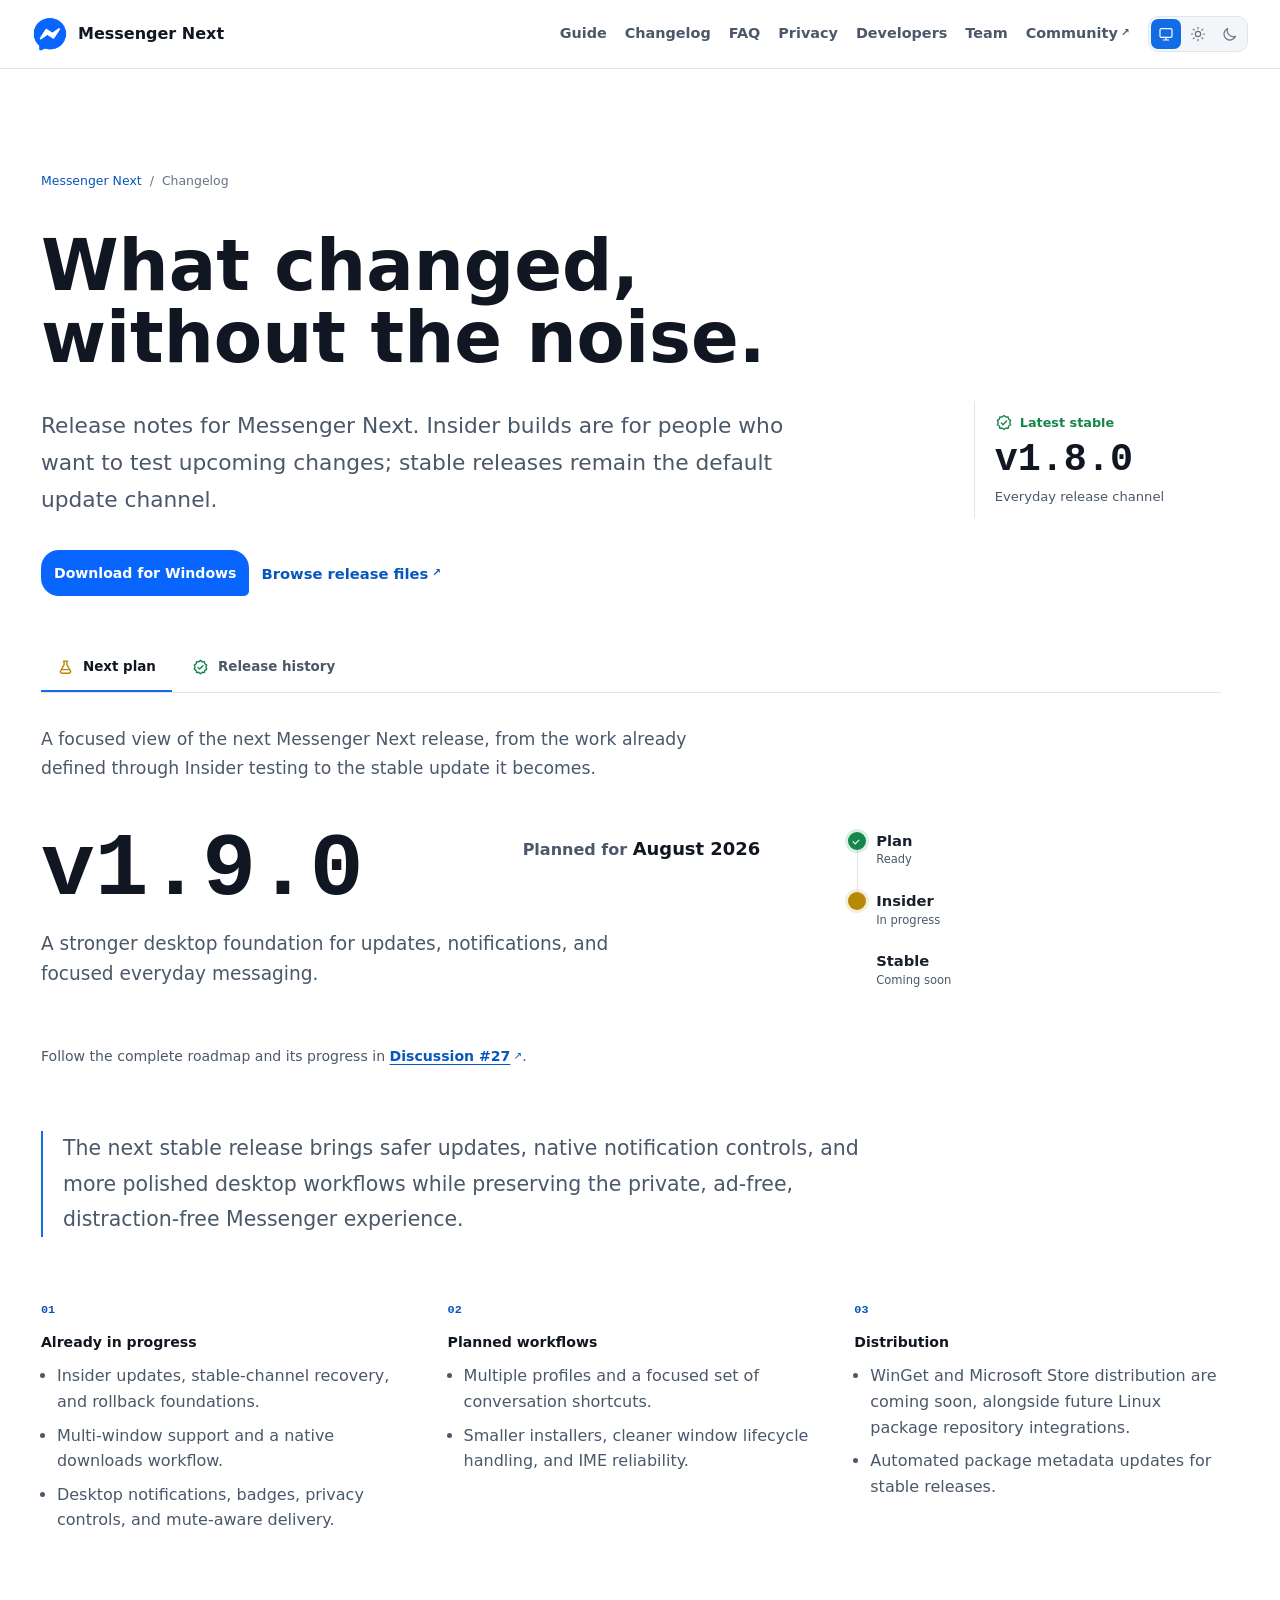
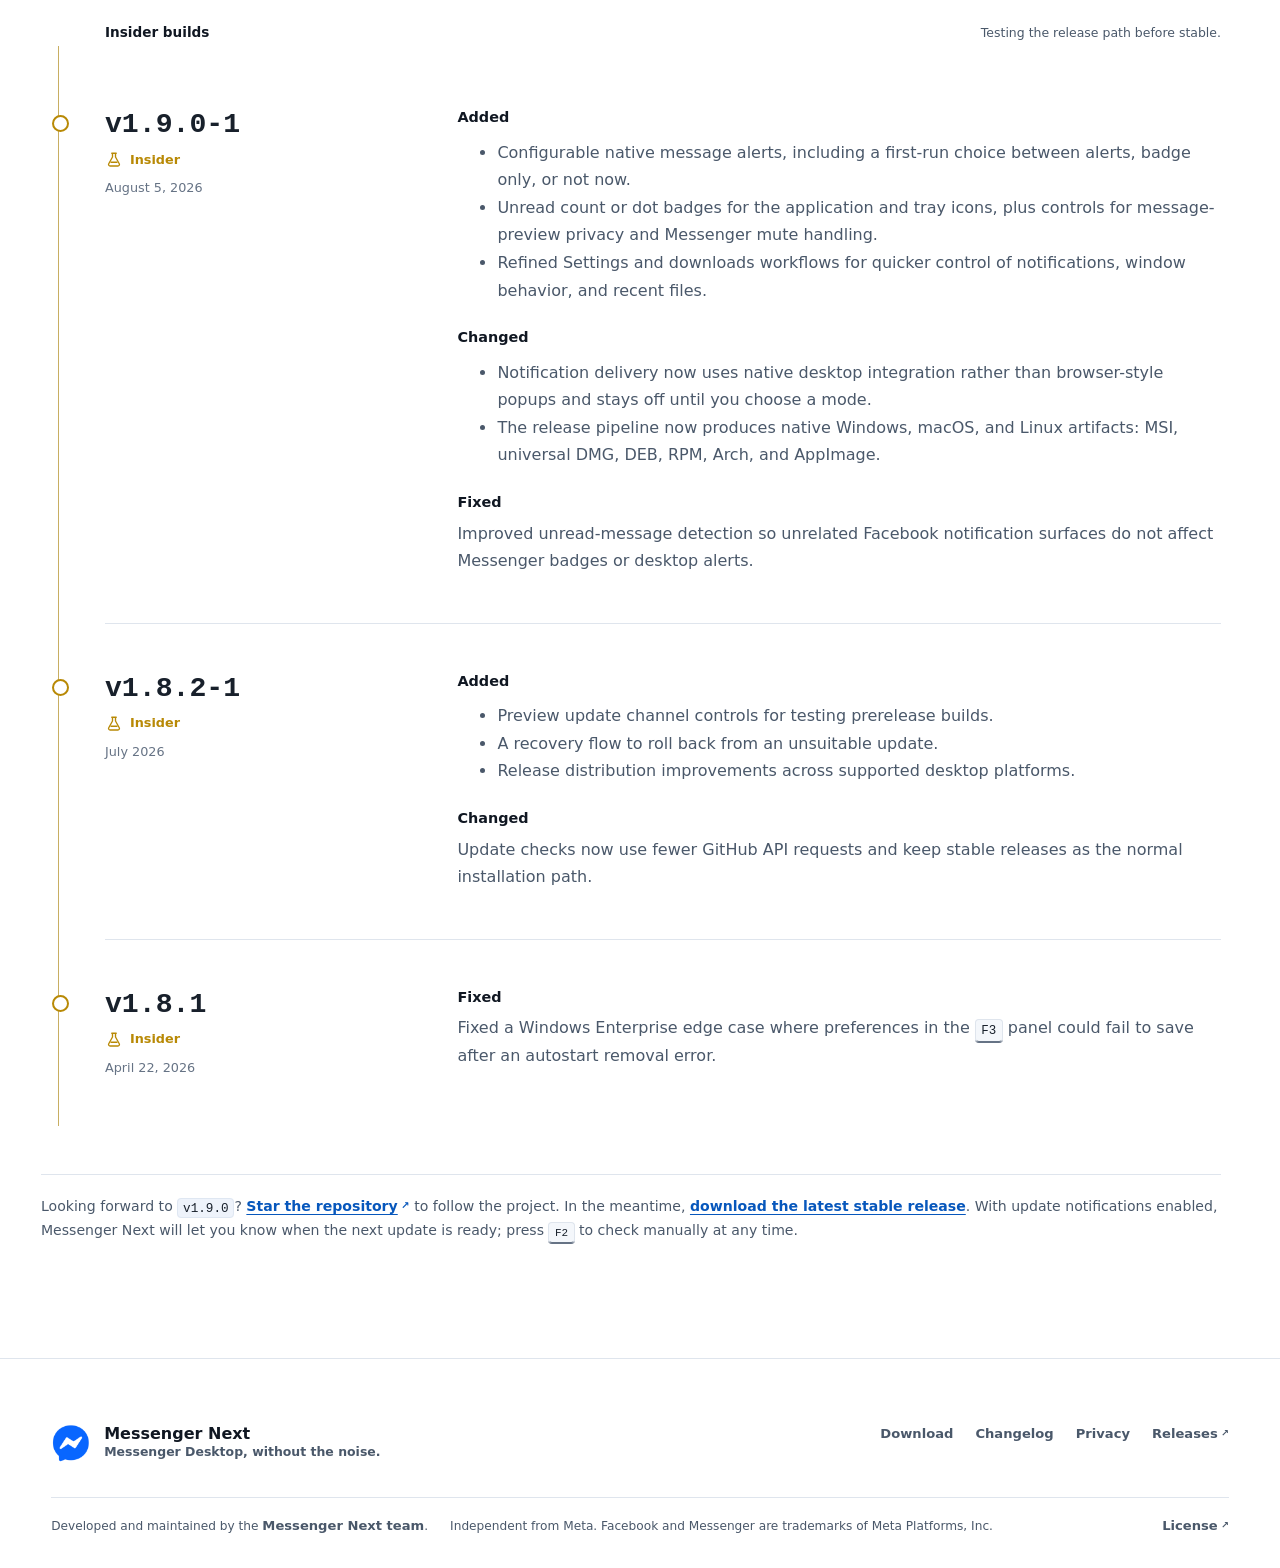
==== docs/changelog/index.html @ 10235420 "chore: sync Messenger public files for v1.9.0-1" ====
<!doctype html>
<html class="system" lang="en">
  <head>
    <meta charset="UTF-8" />
    <meta name="viewport" content="width=device-width, initial-scale=1" />
    <meta
      name="description"
      content="Messenger Next release history, including preview builds, desktop notification controls, updates, and stability improvements."
    />
    <meta name="theme-color" content="#ffffff" />
    <link rel="canonical" href="https://messengernext.vercel.app/changelog" />
    <meta property="og:title" content="Messenger Next Changelog" />
    <meta
      property="og:description"
      content="A concise release history for Messenger Next."
    />
    <meta property="og:type" content="article" />
    <meta
      property="og:url"
      content="https://messengernext.vercel.app/changelog"
    />
    <title>Changelog | Messenger Next</title>
    <link rel="icon" href="../assets/messenger.png" type="image/png" />
    <link rel="stylesheet" href="../tokens.css" />
    <link rel="stylesheet" href="../styles.css" />
    <link rel="stylesheet" href="../seo-pages.css" />
    <script src="../app.js" defer></script>
  </head>
  <body class="seo-page-body changelog-page">
    <a class="skip-link" href="#content">Skip to content</a>
    <header class="site-header">
      <div class="header-inner">
        <a class="brand" href="../" aria-label="Messenger Next home">
          <img src="../assets/messenger.png" alt="" width="36" height="36" />
          <span>Messenger Next</span>
        </a>
        <div class="header-actions">
          <nav class="header-nav" aria-label="Site navigation">
            <a href="/#guide">Guide</a>
            <a href="/changelog" aria-current="page">Changelog</a>
            <a href="/faq">FAQ</a>
            <a href="/privacy">Privacy</a>
            <a href="/developers">Developers</a>
            <a href="/team">Team</a>
            <a href="https://github.com/rozsazoltan/messenger/discussions"
              >Community</a
            >
          </nav>
          <div class="theme-switch" role="group" aria-label="Appearance">
            <button
              class="theme-option"
              type="button"
              data-theme="system"
              aria-label="Use system appearance"
              title="System appearance"
            >
              <svg aria-hidden="true" viewBox="0 0 24 24">
                <rect x="3" y="4" width="18" height="13" rx="2" />
                <path d="M8 21h8M12 17v4" />
              </svg>
            </button>
            <button
              class="theme-option"
              type="button"
              data-theme="light"
              aria-label="Use light appearance"
              title="Light appearance"
            >
              <svg aria-hidden="true" viewBox="0 0 24 24">
                <circle cx="12" cy="12" r="4" />
                <path
                  d="M12 2v2M12 20v2M4.9 4.9l1.4 1.4M17.7 17.7l1.4 1.4M2 12h2M20 12h2M4.9 19.1l1.4-1.4M17.7 6.3l1.4-1.4"
                />
              </svg>
            </button>
            <button
              class="theme-option"
              type="button"
              data-theme="dark"
              aria-label="Use dark appearance"
              title="Dark appearance"
            >
              <svg aria-hidden="true" viewBox="0 0 24 24">
                <path d="M20.3 15.4A9 9 0 0 1 8.6 3.7 9 9 0 1 0 20.3 15.4Z" />
              </svg>
            </button>
          </div>
          <button
            class="menu-button"
            type="button"
            aria-expanded="false"
            aria-controls="mobile-navigation"
            aria-label="Open navigation"
            title="Open navigation"
          >
            <svg aria-hidden="true" viewBox="0 0 24 24">
              <path class="menu-icon-open" d="M4 6h16M4 12h16M4 18h16" />
              <path class="menu-icon-close" d="M6 6l12 12M18 6 6 18" />
            </svg>
          </button>
        </div>
      </div>
    </header>
    <main class="seo-main" id="content">
      <article class="seo-article">
        <header class="seo-hero changelog-hero">
          <nav class="breadcrumbs" aria-label="Breadcrumb">
            <a href="../">Messenger Next</a><span>/</span><span>Changelog</span>
          </nav>
          <div class="changelog-hero-frame">
            <div>
              <h1>What changed, without the noise.</h1>
              <p class="lead">
                Release notes for Messenger Next. Insider builds are for people
                who want to test upcoming changes; stable releases remain the
                default update channel.
              </p>
            </div>
            <aside
              class="changelog-channel"
              aria-label="Current stable channel"
            >
              <span class="release-status release-status-stable">
                <svg aria-hidden="true" viewBox="0 0 24 24">
                  <path
                    d="m12 2 2.4 2 3.1-.2.7 3 2.6 1.7-1.2 2.9 1.2 2.9-2.6 1.7-.7 3-3.1-.2-2.4 2-2.4-2-3.1.2-.7-3-2.6-1.7 1.2-2.9-1.2-2.9 2.6-1.7.7-3 3.1.2Z"
                  />
                  <path d="m8.5 12 2.2 2.2 4.8-4.8" />
                </svg>
                <span>Latest stable</span>
              </span>
              <strong>v1.8.0</strong>
              <span>Everyday release channel</span>
            </aside>
          </div>
          <div class="seo-actions changelog-actions">
            <a
              class="button button-primary"
              href="https://github.com/rozsazoltan/messenger/releases/latest/download/messenger-next.msi"
              >Download for Windows</a
            >
            <a href="https://github.com/rozsazoltan/messenger/releases"
              >Browse release files</a
            >
          </div>
        </header>

        <section class="release-list" aria-label="Release notes">
          <div class="release-tabs" role="tablist" aria-label="Release notes">
            <button
              class="release-tab"
              type="button"
              role="tab"
              id="release-plan-tab"
              aria-controls="release-plan-panel"
              aria-selected="true"
              data-release-tab="plan"
            >
              <svg
                class="release-tab-icon release-tab-icon-insider"
                aria-hidden="true"
                viewBox="0 0 24 24"
              >
                <path
                  d="M9 3h6M10 3v5l-5 9a2 2 0 0 0 1.8 3h10.4a2 2 0 0 0 1.8-3l-5-9V3"
                />
                <path d="M8 15h8" />
              </svg>
              <span>Next plan</span>
            </button>
            <button
              class="release-tab"
              type="button"
              role="tab"
              id="release-history-tab"
              aria-controls="release-history-panel"
              aria-selected="false"
              tabindex="-1"
              data-release-tab="history"
            >
              <svg
                class="release-tab-icon release-tab-icon-stable"
                aria-hidden="true"
                viewBox="0 0 24 24"
              >
                <path
                  d="m12 2 2.4 2 3.1-.2.7 3 2.6 1.7-1.2 2.9 1.2 2.9-2.6 1.7-.7 3-3.1-.2-2.4 2-2.4-2-3.1.2-.7-3-2.6-1.7 1.2-2.9-1.2-2.9 2.6-1.7.7-3 3.1.2Z"
                />
                <path d="m8.5 12 2.2 2.2 4.8-4.8" />
              </svg>
              <span>Release history</span>
            </button>
          </div>

          <section
            class="release-panel"
            id="release-plan-panel"
            role="tabpanel"
            aria-labelledby="release-plan-tab"
            data-release-panel="plan"
          >
            <p class="release-panel-intro">
              A focused view of the next Messenger Next release, from the work
              already defined through Insider testing to the stable update it
              becomes.
            </p>
            <section class="release-cycle" aria-labelledby="v1-9-0-plan-title">
              <section class="release-plan" id="v1-9-0-plan">
                <header class="release-plan-overview">
                  <span class="release-plan-summary">
                    <span class="release-plan-title-row">
                      <strong id="v1-9-0-plan-title">v1.9.0</strong>
                      <span class="release-plan-date"
                        >Planned for
                        <time datetime="2026-08">August 2026</time></span
                      >
                    </span>
                    <span class="release-plan-intro"
                      >A stronger desktop foundation for updates, notifications,
                      and focused everyday messaging.</span
                    >
                  </span>
                  <span
                    class="release-route"
                    aria-label="v1.9.0 release path"
                    data-connected-steps="2"
                  >
                    <span class="release-route-step is-complete">
                      <strong>Plan</strong><small>Ready</small>
                    </span>
                    <span class="release-route-step is-current">
                      <strong>Insider</strong><small>In progress</small>
                    </span>
                    <span class="release-route-step is-pending">
                      <strong>Stable</strong><small>Coming soon</small>
                    </span>
                  </span>
                </header>
                <p class="release-plan-discussion">
                  Follow the complete roadmap and its progress in
                  <a
                    href="https://github.com/rozsazoltan/messenger/discussions/27"
                    ><strong>Discussion #27</strong></a
                  >.
                </p>
                <div class="release-plan-body">
                  <p>
                    The next stable release brings safer updates, native
                    notification controls, and more polished desktop workflows
                    while preserving the private, ad-free, distraction-free
                    Messenger experience.
                  </p>
                  <div class="release-plan-grid">
                    <section>
                      <h3>Already in progress</h3>
                      <ul>
                        <li>
                          Insider updates, stable-channel recovery, and rollback
                          foundations.
                        </li>
                        <li>
                          Multi-window support and a native downloads workflow.
                        </li>
                        <li>
                          Desktop notifications, badges, privacy controls, and
                          mute-aware delivery.
                        </li>
                      </ul>
                    </section>
                    <section>
                      <h3>Planned workflows</h3>
                      <ul>
                        <li>
                          Multiple profiles and a focused set of conversation
                          shortcuts.
                        </li>
                        <li>
                          Smaller installers, cleaner window lifecycle handling,
                          and IME reliability.
                        </li>
                      </ul>
                    </section>
                    <section>
                      <h3>Distribution</h3>
                      <ul>
                        <li>
                          WinGet and Microsoft Store distribution are coming
                          soon, alongside future Linux package repository
                          integrations.
                        </li>
                        <li>
                          Automated package metadata updates for stable
                          releases.
                        </li>
                      </ul>
                    </section>
                  </div>
                </div>

                <div
                  class="release-cycle-builds"
                  aria-label="v1.9.0 Insider builds"
                >
                  <header class="release-cycle-heading">
                    <p>Insider builds</p>
                    <span>Testing the release path before stable.</span>
                  </header>
                  <article
                    class="release-entry release-entry-insider"
                    data-release-plan="v1.9.0"
                  >
                    <header class="release-meta">
                      <h2>v1.9.0-1</h2>
                      <span class="release-status release-status-insider"
                        ><svg aria-hidden="true" viewBox="0 0 24 24">
                          <path
                            d="M9 3h6M10 3v5l-5 9a2 2 0 0 0 1.8 3h10.4a2 2 0 0 0 1.8-3l-5-9V3"
                          />
                          <path d="M8 15h8" />
                        </svg>
                        <span>Insider</span></span
                      >
                      <time datetime="2026-08-05">August 5, 2026</time>
                    </header>
                    <div class="release-copy">
                      <h3>Added</h3>
                      <ul>
                        <li>
                          Configurable native message alerts, including a
                          first-run choice between alerts, badge only, or not
                          now.
                        </li>
                        <li>
                          Unread count or dot badges for the application and
                          tray icons, plus controls for message-preview privacy
                          and Messenger mute handling.
                        </li>
                        <li>
                          Refined Settings and downloads workflows for quicker
                          control of notifications, window behavior, and recent
                          files.
                        </li>
                      </ul>
                      <h3>Changed</h3>
                      <ul>
                        <li>
                          Notification delivery now uses native desktop
                          integration rather than browser-style popups and stays
                          off until you choose a mode.
                        </li>
                        <li>
                          The release pipeline now produces native Windows,
                          macOS, and Linux artifacts: MSI, universal DMG, DEB,
                          RPM, Arch, and AppImage.
                        </li>
                      </ul>
                      <h3>Fixed</h3>
                      <p>
                        Improved unread-message detection so unrelated Facebook
                        notification surfaces do not affect Messenger badges or
                        desktop alerts.
                      </p>
                    </div>
                  </article>

                  <article
                    class="release-entry release-entry-insider"
                    data-release-plan="v1.9.0"
                  >
                    <header class="release-meta">
                      <h2>v1.8.2-1</h2>
                      <span class="release-status release-status-insider"
                        ><svg aria-hidden="true" viewBox="0 0 24 24">
                          <path
                            d="M9 3h6M10 3v5l-5 9a2 2 0 0 0 1.8 3h10.4a2 2 0 0 0 1.8-3l-5-9V3"
                          />
                          <path d="M8 15h8" />
                        </svg>
                        <span>Insider</span></span
                      >
                      <time datetime="2026-07-20">July 2026</time>
                    </header>
                    <div class="release-copy">
                      <h3>Added</h3>
                      <ul>
                        <li>
                          Preview update channel controls for testing prerelease
                          builds.
                        </li>
                        <li>
                          A recovery flow to roll back from an unsuitable
                          update.
                        </li>
                        <li>
                          Release distribution improvements across supported
                          desktop platforms.
                        </li>
                      </ul>
                      <h3>Changed</h3>
                      <p>
                        Update checks now use fewer GitHub API requests and keep
                        stable releases as the normal installation path.
                      </p>
                    </div>
                  </article>

                  <article
                    class="release-entry release-entry-insider"
                    data-release-plan="v1.9.0"
                  >
                    <header class="release-meta">
                      <h2>v1.8.1</h2>
                      <span class="release-status release-status-insider"
                        ><svg aria-hidden="true" viewBox="0 0 24 24">
                          <path
                            d="M9 3h6M10 3v5l-5 9a2 2 0 0 0 1.8 3h10.4a2 2 0 0 0 1.8-3l-5-9V3"
                          />
                          <path d="M8 15h8" />
                        </svg>
                        <span>Insider</span></span
                      >
                      <time datetime="2026-04-22">April 22, 2026</time>
                    </header>
                    <div class="release-copy">
                      <h3>Fixed</h3>
                      <p>
                        Fixed a Windows Enterprise edge case where preferences
                        in the
                        <kbd>F3</kbd> panel could fail to save after an
                        autostart removal error.
                      </p>
                    </div>
                  </article>
                </div>
                <p class="release-plan-followup">
                  Looking forward to <code>v1.9.0</code>?
                  <a href="https://github.com/rozsazoltan/messenger"
                    >Star the repository</a
                  >
                  to follow the project. In the meantime,
                  <a href="/#download">download the latest stable release</a>.
                  With update notifications enabled, Messenger Next will let you
                  know when the next update is ready; press <kbd>F2</kbd> to
                  check manually at any time.
                </p>
              </section>
            </section>
          </section>

          <section
            class="release-panel release-history"
            id="release-history-panel"
            role="tabpanel"
            aria-labelledby="release-history-tab"
            data-release-panel="history"
            hidden
          >
            <p class="release-panel-intro">
              A concise record of the stable Messenger Next releases that have
              reached everyday use.
            </p>
            <header class="release-history-heading">
              <p id="stable-history-title">Stable history</p>
              <span>Previous public releases</span>
            </header>
            <article class="release-entry" data-release-channel="stable">
              <header class="release-meta">
                <h2>v1.8.0</h2>
                <span class="release-status release-status-stable"
                  ><svg aria-hidden="true" viewBox="0 0 24 24">
                    <path
                      d="m12 2 2.4 2 3.1-.2.7 3 2.6 1.7-1.2 2.9 1.2 2.9-2.6 1.7-.7 3-3.1-.2-2.4 2-2.4-2-3.1.2-.7-3-2.6-1.7 1.2-2.9-1.2-2.9 2.6-1.7.7-3 3.1.2Z"
                    />
                    <path d="m8.5 12 2.2 2.2 4.8-4.8" />
                  </svg>
                  <span>Latest stable</span></span
                >
                <time datetime="2026-04-20">April 20, 2026</time>
              </header>
              <div class="release-copy">
                <h3>Added</h3>
                <ul>
                  <li>
                    The <kbd>F3</kbd> preferences panel for window, tray,
                    startup, and close behavior.
                  </li>
                  <li>Optional multiple instances for advanced workflows.</li>
                </ul>
                <h3>Changed</h3>
                <p>
                  Stabilized the desktop lifecycle, tray reconfiguration, focus
                  recovery, and platform-specific restart behavior while keeping
                  the installer smaller.
                </p>
                <h3>Fixed</h3>
                <p>
                  Resolved duplicate tray icons on Windows and several cases
                  where tray-related settings could leave the app inaccessible.
                </p>
              </div>
            </article>

            <article class="release-entry" data-release-channel="stable">
              <header class="release-meta">
                <h2>v1.7.0</h2>
                <span class="release-status release-status-stable"
                  ><svg aria-hidden="true" viewBox="0 0 24 24">
                    <path
                      d="m12 2 2.4 2 3.1-.2.7 3 2.6 1.7-1.2 2.9 1.2 2.9-2.6 1.7-.7 3-3.1-.2-2.4 2-2.4-2-3.1.2-.7-3-2.6-1.7 1.2-2.9-1.2-2.9 2.6-1.7.7-3 3.1.2Z"
                    />
                    <path d="m8.5 12 2.2 2.2 4.8-4.8" />
                  </svg>
                  <span>Stable</span></span
                >
                <time datetime="2026-04-05">April 5, 2026</time>
              </header>
              <div class="release-copy">
                <h3>Added</h3>
                <ul>
                  <li>
                    Improved microphone and camera permission handling on macOS.
                  </li>
                  <li>
                    A Windows privacy-settings warning when microphone or camera
                    access is blocked.
                  </li>
                  <li>
                    A Copy Image action in the context menu for Messenger
                    images.
                  </li>
                </ul>
                <h3>Fixed</h3>
                <p>
                  Prevented a permission-check reload loop and restored page
                  reload with <kbd>F5</kbd> and <kbd>Ctrl</kbd> + <kbd>R</kbd>.
                </p>
              </div>
            </article>

            <article class="release-entry" data-release-channel="stable">
              <header class="release-meta">
                <h2>v1.6.0</h2>
                <span class="release-status release-status-stable"
                  ><svg aria-hidden="true" viewBox="0 0 24 24">
                    <path
                      d="m12 2 2.4 2 3.1-.2.7 3 2.6 1.7-1.2 2.9 1.2 2.9-2.6 1.7-.7 3-3.1-.2-2.4 2-2.4-2-3.1.2-.7-3-2.6-1.7 1.2-2.9-1.2-2.9 2.6-1.7.7-3 3.1.2Z"
                    />
                    <path d="m8.5 12 2.2 2.2 4.8-4.8" />
                  </svg>
                  <span>Stable</span></span
                >
                <time datetime="2026-03-24">March 24, 2026</time>
              </header>
              <div class="release-copy">
                <h3>Added</h3>
                <p>Double-click image zoom.</p>
                <h3>Fixed</h3>
                <p>
                  Fixed the close control for enlarged images in group chats.
                </p>
              </div>
            </article>

            <article class="release-entry" data-release-channel="stable">
              <header class="release-meta">
                <h2>v1.5.1</h2>
                <span class="release-status release-status-stable"
                  ><svg aria-hidden="true" viewBox="0 0 24 24">
                    <path
                      d="m12 2 2.4 2 3.1-.2.7 3 2.6 1.7-1.2 2.9 1.2 2.9-2.6 1.7-.7 3-3.1-.2-2.4 2-2.4-2-3.1.2-.7-3-2.6-1.7 1.2-2.9-1.2-2.9 2.6-1.7.7-3 3.1.2Z"
                    />
                    <path d="m8.5 12 2.2 2.2 4.8-4.8" />
                  </svg>
                  <span>Stable</span></span
                >
                <time datetime="2026-03-03">March 3, 2026</time>
              </header>
              <div class="release-copy">
                <h3>Fixed</h3>
                <ul>
                  <li>
                    Corrected macOS auto-update signature generation for
                    reliable update validation.
                  </li>
                  <li>
                    Restored platform-specific application icons: ICNS on macOS,
                    PNG on Linux, and ICO on Windows.
                  </li>
                </ul>
              </div>
            </article>

            <article class="release-entry" data-release-channel="stable">
              <header class="release-meta">
                <h2>v1.4.4</h2>
                <span class="release-status release-status-stable"
                  ><svg aria-hidden="true" viewBox="0 0 24 24">
                    <path
                      d="m12 2 2.4 2 3.1-.2.7 3 2.6 1.7-1.2 2.9 1.2 2.9-2.6 1.7-.7 3-3.1-.2-2.4 2-2.4-2-3.1.2-.7-3-2.6-1.7 1.2-2.9-1.2-2.9 2.6-1.7.7-3 3.1.2Z"
                    />
                    <path d="m8.5 12 2.2 2.2 4.8-4.8" />
                  </svg>
                  <span>Stable</span></span
                >
                <time datetime="2026-02-28">February 28, 2026</time>
              </header>
              <div class="release-copy">
                <h3>Fixed</h3>
                <ul>
                  <li>
                    Adjusted menu visibility for updated Facebook media and
                    emoji dialogs.
                  </li>
                  <li>
                    Kept internal links in the app and opened external links in
                    the default browser.
                  </li>
                </ul>
              </div>
            </article>

            <article class="release-entry" data-release-channel="stable">
              <header class="release-meta">
                <h2>v1.4.3</h2>
                <span class="release-status release-status-stable"
                  ><svg aria-hidden="true" viewBox="0 0 24 24">
                    <path
                      d="m12 2 2.4 2 3.1-.2.7 3 2.6 1.7-1.2 2.9 1.2 2.9-2.6 1.7-.7 3-3.1-.2-2.4 2-2.4-2-3.1.2-.7-3-2.6-1.7 1.2-2.9-1.2-2.9 2.6-1.7.7-3 3.1.2Z"
                    />
                    <path d="m8.5 12 2.2 2.2 4.8-4.8" />
                  </svg>
                  <span>Stable</span></span
                >
                <time datetime="2026-02-28">February 28, 2026</time>
              </header>
              <div class="release-copy">
                <h3>Changed</h3>
                <p>
                  No release notes were published for this maintenance release.
                </p>
              </div>
            </article>

            <article class="release-entry" data-release-channel="stable">
              <header class="release-meta">
                <h2>v1.4.2</h2>
                <span class="release-status release-status-stable"
                  ><svg aria-hidden="true" viewBox="0 0 24 24">
                    <path
                      d="m12 2 2.4 2 3.1-.2.7 3 2.6 1.7-1.2 2.9 1.2 2.9-2.6 1.7-.7 3-3.1-.2-2.4 2-2.4-2-3.1.2-.7-3-2.6-1.7 1.2-2.9-1.2-2.9 2.6-1.7.7-3 3.1.2Z"
                    />
                    <path d="m8.5 12 2.2 2.2 4.8-4.8" />
                  </svg>
                  <span>Stable</span></span
                >
                <time datetime="2026-02-28">February 28, 2026</time>
              </header>
              <div class="release-copy">
                <h3>Changed</h3>
                <p>
                  No release notes were published for this maintenance release.
                </p>
              </div>
            </article>

            <article class="release-entry" data-release-channel="stable">
              <header class="release-meta">
                <h2>v1.4.1</h2>
                <span class="release-status release-status-stable"
                  ><svg aria-hidden="true" viewBox="0 0 24 24">
                    <path
                      d="m12 2 2.4 2 3.1-.2.7 3 2.6 1.7-1.2 2.9 1.2 2.9-2.6 1.7-.7 3-3.1-.2-2.4 2-2.4-2-3.1.2-.7-3-2.6-1.7 1.2-2.9-1.2-2.9 2.6-1.7.7-3 3.1.2Z"
                    />
                    <path d="m8.5 12 2.2 2.2 4.8-4.8" />
                  </svg>
                  <span>Stable</span></span
                >
                <time datetime="2026-02-27">February 27, 2026</time>
              </header>
              <div class="release-copy">
                <h3>Changed</h3>
                <p>Prepared for the deprecation of messenger.com.</p>
                <h3>Added</h3>
                <p>Automatic update notifications and installation.</p>
              </div>
            </article>
          </section>
        </section>
      </article>
    </main>
    <footer class="site-footer">
      <div class="site-footer-inner">
        <a class="footer-brand" href="/" aria-label="Messenger Next home">
          <img src="../assets/messenger.png" alt="" width="40" height="40" />
          <span>
            <strong>Messenger Next</strong>
            <small>Messenger Desktop, without the noise.</small>
          </span>
        </a>
        <nav class="footer-links" aria-label="Footer navigation">
          <a href="/#download">Download</a>
          <a href="/changelog">Changelog</a>
          <a href="/privacy">Privacy</a>
          <a href="https://github.com/rozsazoltan/messenger/releases"
            >Releases</a
          >
        </nav>
        <div class="footer-meta">
          <p>
            Developed and maintained by the
            <a href="/team">Messenger Next team</a>.
          </p>
          <p>
            Independent from Meta. Facebook and Messenger are trademarks of Meta
            Platforms, Inc.
          </p>
          <a href="https://github.com/rozsazoltan/messenger/blob/master/LICENSE"
            >License</a
          >
        </div>
      </div>
    </footer>
  </body>
</html>
---- docs/tokens.css ----
/* Hallmark · genre: modern-minimal · macrostructure: Workbench · theme: Cobalt · enrichment: code-native product demo */
:root {
  --space-1: 4px;
  --space-2: 8px;
  --space-3: 12px;
  --space-4: 16px;
  --space-5: 20px;
  --space-6: 24px;
  --space-8: 32px;
  --space-10: 40px;
  --space-12: 48px;
  --space-16: 64px;
  --space-20: 80px;
  --space-24: 96px;
  --space-32: 128px;
  --layout-gutter: clamp(18px, 3.2vw, 44px);
  --layout-content: 1352px;
  --section-space: clamp(80px, 9vw, 132px);
  --section-space-compact: clamp(56px, 6vw, 88px);
  --marketing-blue: #0866ff;
  --marketing-blue-deep: #0054d7;
  --marketing-blue-soft: #dfeeff;
  --button-bubble-radius: 18px 18px 5px 18px;
  --product-canvas: #ffffff;
  --product-surface: #f5f6f7;
  --product-surface-raised: #e9ebee;
  --product-surface-active: #e4e6eb;
  --product-line: rgb(20 24 31 / 12%);
  --product-border: rgb(20 24 31 / 22%);
  --product-ink: #16181c;
  --product-copy: #4b4f56;
  --product-muted: #747980;
  --product-blue: #0866ff;
  --product-notification: rgb(255 255 255 / 92%);
  --product-notification-border: rgb(20 24 31 / 14%);
  --product-shadow: 0 34px 80px rgb(20 37 59 / 18%);
  --release-insider: #b88905;
  --release-plan: #c95a22;
  --release-stable: #16864a;
  --dur-instant: 100ms;
  --dur-short: 180ms;
  --dur-medium: 280ms;
  --ease-out: cubic-bezier(0.16, 1, 0.3, 1);
  --ease-in: cubic-bezier(0.7, 0, 0.84, 0);
  --ease-in-out: cubic-bezier(0.65, 0, 0.35, 1);
  --z-base: 0;
  --z-raised: 2;
  --z-sticky: 10;
  --z-overlay: 20;
}

html.dark {
  --product-canvas: #111214;
  --product-surface: #18191c;
  --product-surface-raised: #24262a;
  --product-surface-active: #34363b;
  --product-line: rgb(255 255 255 / 10%);
  --product-border: rgb(255 255 255 / 20%);
  --product-ink: #f5f6f7;
  --product-copy: #c4c8ce;
  --product-muted: #9298a1;
  --product-notification: rgb(38 40 45 / 90%);
  --product-notification-border: rgb(255 255 255 / 14%);
  --product-shadow: 0 34px 80px rgb(0 0 0 / 34%);
  --release-insider: #e6bd31;
  --release-plan: #f18d59;
  --release-stable: #52bd7c;
}

@media (prefers-color-scheme: dark) {
  html.system {
    --product-canvas: #111214;
    --product-surface: #18191c;
    --product-surface-raised: #24262a;
    --product-surface-active: #34363b;
    --product-line: rgb(255 255 255 / 10%);
    --product-border: rgb(255 255 255 / 20%);
    --product-ink: #f5f6f7;
    --product-copy: #c4c8ce;
    --product-muted: #9298a1;
    --product-notification: rgb(38 40 45 / 90%);
    --product-notification-border: rgb(255 255 255 / 14%);
    --product-shadow: 0 34px 80px rgb(0 0 0 / 34%);
    --release-insider: #e6bd31;
    --release-plan: #f18d59;
    --release-stable: #52bd7c;
  }
}
---- docs/styles.css ----
:root {
  color-scheme: light;
  --accent: #126de5;
  --accent-strong: #0757bc;
  --accent-muted: #0d61c7;
  --canvas: #ffffff;
  --code: #eef3fb;
  --code-border: #dfe7f2;
  --header: rgb(255 255 255 / 84%);
  --ink: #18202b;
  --ink-strong: #101722;
  --ink-soft: #4a586a;
  --line: #dfe5ed;
  --marketing-action: #17202b;
  --marketing-action-hover: #000;
  --marketing-action-hover-ink: #fff;
  --marketing-action-ink: #fff;
  --marketing-canvas: #fff;
  --marketing-card: #f2f5f8;
  --marketing-card-hover: #e8eef5;
  --marketing-copy: #4a586a;
  --marketing-header: #fff;
  --marketing-header-line: #dfe5ed;
  --marketing-ink: #101722;
  --marketing-muted: #667385;
  --marketing-shadow: 0 20px 42px rgb(20 37 59 / 10%);
  --muted: #667385;
  --panel: #ffffff;
  --panel-raised: #f4f7fb;
  --soft: #f3f6fa;
  --sidebar: #f7f9fc;
  --shadow: 0 14px 36px rgb(20 37 59 / 8%);
  --site-header-height: 68px;
}

html.system {
  color-scheme: light dark;
}

html.dark {
  color-scheme: dark;
}

html.dark {
  --accent: #4c9aff;
  --accent-strong: #83bbff;
  --accent-muted: #8cc1ff;
  --canvas: #000;
  --code: #181818;
  --code-border: #303030;
  --header: rgb(0 0 0 / 84%);
  --ink: #f5f5f5;
  --ink-strong: #fff;
  --ink-soft: #b8b8b8;
  --line: #2b2b2b;
  --marketing-action: #262626;
  --marketing-action-hover: #fff;
  --marketing-action-hover-ink: #000;
  --marketing-action-ink: #fff;
  --marketing-canvas: #000;
  --marketing-card: #151515;
  --marketing-card-hover: #202020;
  --marketing-copy: #c2c5ca;
  --marketing-header: #000;
  --marketing-header-line: #242424;
  --marketing-ink: #fff;
  --marketing-muted: #aeb2b9;
  --marketing-shadow: 0 22px 42px rgb(0 0 0 / 30%);
  --muted: #a7a7a7;
  --panel: #141414;
  --panel-raised: #1b1b1b;
  --soft: #1f1f1f;
  --sidebar: #101010;
  --shadow: 0 20px 48px rgb(0 0 0 / 24%);
}

@media (prefers-color-scheme: dark) {
  html.system {
    --accent: #4c9aff;
    --accent-strong: #83bbff;
    --accent-muted: #8cc1ff;
    --canvas: #000;
    --code: #181818;
    --code-border: #303030;
    --header: rgb(0 0 0 / 84%);
    --ink: #f5f5f5;
    --ink-strong: #fff;
    --ink-soft: #b8b8b8;
    --line: #2b2b2b;
    --marketing-action: #262626;
    --marketing-action-hover: #fff;
    --marketing-action-hover-ink: #000;
    --marketing-action-ink: #fff;
    --marketing-canvas: #000;
    --marketing-card: #151515;
    --marketing-card-hover: #202020;
    --marketing-copy: #c2c5ca;
    --marketing-header: #000;
    --marketing-header-line: #242424;
    --marketing-ink: #fff;
    --marketing-muted: #aeb2b9;
    --marketing-shadow: 0 22px 42px rgb(0 0 0 / 30%);
    --muted: #a7a7a7;
    --panel: #141414;
    --panel-raised: #1b1b1b;
    --soft: #1f1f1f;
    --sidebar: #101010;
    --shadow: 0 20px 48px rgb(0 0 0 / 24%);
  }
}

* {
  box-sizing: border-box;
}

html {
  overflow-x: clip;
  scroll-behavior: smooth;
}

body {
  background: var(--canvas);
  color: var(--ink);
  font-family:
    Inter,
    ui-sans-serif,
    system-ui,
    -apple-system,
    BlinkMacSystemFont,
    "Segoe UI",
    sans-serif;
  font-size: 16px;
  line-height: 1.6;
  margin: 0;
  overflow-x: clip;
}

a {
  color: var(--accent-strong);
  text-decoration-thickness: 1px;
  text-underline-offset: 3px;
}

a:hover {
  color: var(--accent);
}

.external-link::after {
  content: "↗";
  display: inline-block;
  font-size: 0.72em;
  margin-left: 0.34em;
  transform: translateY(-0.24em);
}

.button[href*="/releases/"].external-link::after,
.release-action.external-link::after,
.landing-platforms a.external-link::after {
  content: none;
}

button,
a {
  -webkit-tap-highlight-color: transparent;
}

button,
.button,
.copy-button,
.brand,
.header-nav,
.theme-switch,
.menu-button,
.mobile-navigation,
.guide-nav,
.release-action,
.release-tabs,
.release-route,
.faq-list summary,
.faq-page-list summary,
.footer-brand,
.footer-links {
  -webkit-user-select: none;
  user-select: none;
}

button:focus-visible,
a:focus-visible,
summary:focus-visible {
  outline: 3px solid rgb(18 109 229 / 35%);
  outline-offset: 3px;
}

code,
kbd {
  font-family: "SFMono-Regular", Consolas, "Liberation Mono", monospace;
}

code {
  background: var(--code);
  border: 1px solid var(--code-border);
  border-radius: 4px;
  color: var(--ink);
  font-size: 0.9em;
  padding: 0.1rem 0.3rem;
}

kbd {
  background: var(--panel-raised);
  border: 1px solid var(--line);
  border-bottom-color: var(--muted);
  border-radius: 4px;
  box-shadow: 0 1px 0 var(--muted);
  color: var(--ink);
  font-size: 0.78em;
  line-height: 1;
  padding: 0.22rem 0.34rem;
}

.skip-link {
  background: var(--ink);
  color: #fff;
  left: 1rem;
  padding: 0.5rem 0.75rem;
  position: fixed;
  top: -4rem;
  z-index: 20;
}

.skip-link:focus {
  top: 1rem;
}

html.motion-pending .site-header,
html.motion-pending [data-product-runway],
html.motion-pending [data-release-card],
html.motion-pending [data-hero-copy],
html.motion-pending [data-hero-window],
html.motion-pending [data-focus-overlay] {
  visibility: hidden;
}

.site-header {
  -webkit-backdrop-filter: blur(18px);
  backdrop-filter: blur(18px);
  background: var(--marketing-header);
  border-bottom: 1px solid var(--marketing-header-line);
  position: sticky;
  top: 0;
  z-index: 10;
}

.header-inner {
  align-items: center;
  display: flex;
  height: 68px;
  justify-content: space-between;
  margin: 0 auto;
  max-width: 1440px;
  padding: 0 32px;
}

.brand {
  align-items: center;
  color: var(--marketing-ink);
  display: inline-flex;
  font-size: 1rem;
  font-weight: 720;
  gap: 10px;
  letter-spacing: 0;
  text-decoration: none;
}

.brand img {
  display: block;
}

.brand small {
  color: var(--muted);
  font-size: 0.78rem;
  font-weight: 600;
  margin-left: 4px;
}

.header-nav {
  display: flex;
  gap: 18px;
}

.header-actions {
  align-items: center;
  display: flex;
  gap: 18px;
}

.header-nav a {
  color: var(--marketing-copy);
  font-size: 0.9rem;
  font-weight: 650;
  text-decoration: none;
}

.theme-switch {
  -webkit-backdrop-filter: blur(14px);
  backdrop-filter: blur(14px);
  background: color-mix(in srgb, var(--marketing-card) 88%, transparent);
  border: 1px solid var(--marketing-header-line);
  border-radius: 10px;
  display: inline-flex;
  gap: 2px;
  padding: 2px;
}

.theme-option {
  align-items: center;
  background: transparent;
  border: 0;
  border-radius: 7px;
  color: var(--marketing-muted);
  cursor: pointer;
  display: inline-flex;
  font: inherit;
  height: 30px;
  justify-content: center;
  padding: 0;
  width: 30px;
}

.theme-option svg {
  fill: none;
  height: 16px;
  stroke: currentColor;
  stroke-linecap: round;
  stroke-linejoin: round;
  stroke-width: 1.8;
  width: 16px;
}

.theme-option[aria-pressed="true"] {
  background: var(--accent);
  color: #fff;
}

.menu-button {
  align-items: center;
  background: var(--marketing-card);
  border: 1px solid var(--marketing-header-line);
  border-radius: 10px;
  color: var(--marketing-ink);
  cursor: pointer;
  display: none;
  height: 36px;
  justify-content: center;
  padding: 0;
  transition:
    background-color 180ms ease,
    border-color 180ms ease;
  width: 36px;
}

.menu-button:hover {
  background: var(--soft);
  border-color: color-mix(
    in srgb,
    var(--accent) 32%,
    var(--marketing-header-line)
  );
}

.menu-button svg {
  fill: none;
  height: 18px;
  overflow: visible;
  stroke: currentColor;
  stroke-linecap: round;
  stroke-linejoin: round;
  stroke-width: 1.8;
  width: 18px;
}

.menu-button path {
  transform-box: fill-box;
  transform-origin: center;
  transition:
    opacity 180ms ease,
    transform 220ms ease;
}

.menu-icon-close {
  opacity: 0;
  transform: rotate(-35deg) scale(0.7);
}

.menu-button[aria-expanded="true"] .menu-icon-open {
  opacity: 0;
  transform: rotate(35deg) scale(0.7);
}

.menu-button[aria-expanded="true"] .menu-icon-close {
  opacity: 1;
  transform: rotate(0deg) scale(1);
}

.mobile-navigation {
  display: none;
}

.landing,
.focus-story,
.landing-download,
.guide-intro {
  margin: 0 auto;
  max-width: 1440px;
}

.landing {
  background: var(--marketing-canvas);
  color: var(--marketing-ink);
  margin: 0;
  max-width: none;
  overflow: clip;
  padding: 0 max(44px, calc((100vw - 1352px) / 2));
  position: relative;
}

.marketing-flow {
  background: var(--marketing-canvas);
  color: var(--marketing-ink);
  overflow: clip;
}

.landing-hero,
.landing-rail {
  margin: 0 auto;
  max-width: 1352px;
}

.landing-hero {
  align-items: center;
  display: grid;
  gap: clamp(36px, 6vw, 88px);
  grid-template-columns: minmax(0, 1.12fr) minmax(0, 0.88fr);
  min-height: calc(100svh - var(--site-header-height) - 112px);
  padding: clamp(44px, 6vw, 86px) 0 clamp(36px, 4vw, 58px);
}

.landing-copy {
  max-width: 570px;
}

.landing h1,
.focus-story h2,
.landing-download h2,
.guide-intro h2 {
  color: var(--ink-strong);
  font-weight: 740;
  letter-spacing: 0;
  margin: 0;
}

.landing h1 {
  color: var(--marketing-ink);
  font-size: clamp(3rem, 4.25vw, 5.15rem);
  line-height: 0.97;
}

.landing h1 > .landing-title-primary {
  display: block;
}

.landing h1 > .landing-title-secondary {
  display: block;
  font-size: 0.68em;
  line-height: 1.08;
  margin-top: 0.12em;
}

.landing-tagline {
  color: var(--accent-strong);
  font-size: clamp(1.05rem, 1.4vw, 1.22rem);
  margin: 28px 0 0;
}

.landing-lead {
  color: var(--marketing-copy);
  font-size: 1.05rem;
  line-height: 1.7;
  margin: 18px 0 0;
  max-width: 500px;
}

.landing-actions {
  display: flex;
  flex-wrap: wrap;
  gap: 12px;
  margin-top: 32px;
}

.landing-media {
  --hero-offset: 0px;
  --hero-scale: 1;
  perspective: 1400px;
  transform-style: preserve-3d;
  transform: translate3d(0, var(--hero-offset), 0) scale(var(--hero-scale));
  transform-origin: 58% 50%;
  transition: transform 80ms linear;
  will-change: transform;
}

.landing-media img {
  display: block;
  filter: drop-shadow(0 40px 48px rgb(0 0 0 / 64%));
  height: auto;
  max-width: none;
  width: 122%;
}

.split-line,
.split-word {
  will-change: transform;
}

.landing-media img {
  margin-left: -11%;
}

.landing-rail {
  display: grid;
  gap: 10px;
  grid-template-columns: repeat(3, 1fr);
  padding: 0 0 18px;
}

.landing-rail p {
  background: var(--marketing-card);
  border-radius: 7px;
  box-shadow: var(--marketing-shadow);
  color: var(--marketing-copy);
  display: grid;
  gap: 6px;
  line-height: 1.35;
  margin: 0;
  min-height: 154px;
  padding: 24px 24px 22px;
  transition:
    background-color 180ms ease,
    transform 180ms ease;
}

.landing-rail p:hover {
  background: var(--marketing-card-hover);
  transform: translateY(-3px);
}

.landing-rail > p > span {
  color: var(--marketing-muted);
  display: block;
  font-family: "SFMono-Regular", Consolas, "Liberation Mono", monospace;
  font-size: 0.78rem;
  font-weight: 800;
}

.release-status strong {
  color: var(--marketing-ink);
  font-size: clamp(1.38rem, 2vw, 1.75rem);
  font-weight: 760;
  line-height: 1.1;
}

.release-status small {
  color: var(--marketing-muted);
  font-size: 0.78rem;
}

.release-action {
  align-items: center;
  align-self: start;
  background: var(--marketing-action);
  border-radius: 5px;
  color: var(--marketing-action-ink);
  display: inline-flex;
  font-size: 0.75rem;
  font-weight: 720;
  gap: 6px;
  justify-content: center;
  min-height: 30px;
  padding: 5px 9px;
  text-decoration: none;
  transition:
    background-color 160ms ease,
    color 160ms ease,
    transform 160ms ease;
  white-space: nowrap;
  width: fit-content;
}

.release-action:hover {
  background: var(--marketing-action-hover);
  color: var(--marketing-action-hover-ink);
  transform: translateY(-1px);
}

.download-icon {
  fill: none;
  flex: 0 0 auto;
  height: 0.95em;
  stroke: currentColor;
  stroke-linecap: round;
  stroke-linejoin: round;
  stroke-width: 1.9;
  width: 0.95em;
}

.focus-list > li > span {
  color: var(--accent);
  display: block;
  font-family: "SFMono-Regular", Consolas, "Liberation Mono", monospace;
  font-size: 0.78rem;
  font-weight: 800;
  margin-bottom: 9px;
}

.blue-divider {
  background: #0866ff;
  color: #fff;
  overflow: clip;
}

.blue-divider-inner {
  --divider-rotate: 0deg;
  --divider-shift: 0px;
  align-items: center;
  display: flex;
  gap: clamp(44px, 9vw, 170px);
  justify-content: space-between;
  margin: 0 auto;
  max-width: 1440px;
  min-height: clamp(178px, 19vw, 280px);
  padding: 34px 44px;
  transform: translate3d(var(--divider-shift), 0, 0)
    rotate(var(--divider-rotate));
  transition: transform 80ms linear;
  will-change: transform;
}

.blue-divider p {
  font-size: clamp(2.8rem, 5vw, 5.8rem);
  font-weight: 760;
  letter-spacing: 0;
  line-height: 0.92;
  margin: 0;
}

@media (min-width: 681px) {
  .blue-divider p {
    flex: 0 0 auto;
    white-space: nowrap;
  }
}

.divider-ribbon {
  flex: 0 1 490px;
  height: clamp(82px, 9vw, 132px);
  min-width: 230px;
  position: relative;
}

.divider-ribbon span {
  background: rgb(255 255 255 / 93%);
  border-radius: 58% 42% 64% 36% / 52% 54% 46% 48%;
  display: block;
  inset: 25% 3% 26% 6%;
  position: absolute;
  transform: rotate(-8deg) translate3d(0, 0, 0);
  will-change: transform;
}

.divider-ribbon span:nth-child(2) {
  background: rgb(255 255 255 / 42%);
  inset: 7% 13% 53% 20%;
  transform: rotate(7deg) translate3d(0, 0, 0);
}

.divider-ribbon span:nth-child(3) {
  background: rgb(255 255 255 / 67%);
  inset: 51% 20% 7% 12%;
  transform: rotate(4deg) translate3d(0, 0, 0);
}

html.motion-ready .divider-ribbon.is-active span {
  animation: ribbon-drift 6.5s ease-in-out infinite alternate;
}

html.motion-ready .divider-ribbon.is-active span:nth-child(2) {
  animation-delay: -2.1s;
  animation-duration: 7.8s;
}

html.motion-ready .divider-ribbon.is-active span:nth-child(3) {
  animation-delay: -4.4s;
  animation-duration: 5.9s;
}

@keyframes ribbon-drift {
  from {
    transform: rotate(-8deg) translate3d(-4%, -2%, 0) scaleX(0.96);
  }

  to {
    transform: rotate(6deg) translate3d(5%, 4%, 0) scaleX(1.05);
  }
}

.focus-story {
  align-items: start;
  display: grid;
  gap: clamp(48px, 10vw, 168px);
  grid-template-columns: minmax(0, 1fr) minmax(300px, 0.8fr);
  padding: clamp(120px, 16vw, 210px) 44px;
}

.focus-window {
  --story-rotate: 0deg;
  --story-scale: 1;
  --story-shift: 0px;
  align-self: start;
  position: relative;
  top: auto;
  transform: translate3d(0, var(--story-shift), 0) rotate(var(--story-rotate))
    scale(var(--story-scale));
  transform-origin: 50% 50%;
  transition: transform 80ms linear;
  will-change: transform;
}

.product-story {
  max-width: 720px;
  width: 100%;
}

.product-window {
  --demo-chat-header-height: 57px;
  --product-titlebar-height: 42px;
  background: #111214;
  border: 1px solid rgb(224 230 240 / 22%);
  border-radius: 9px;
  box-shadow: 0 32px 70px rgb(9 22 47 / 24%);
  color: #eef5ff;
  isolation: isolate;
  overflow: visible;
  position: relative;
}

.product-window[data-focus-stage="1"] .demo-contact.is-active {
  background: #353a42;
}

.product-window[data-focus-stage="2"] .demo-chat {
  background: #0e0f11;
}

.product-titlebar {
  align-items: center;
  border-bottom: 1px solid rgb(167 196 238 / 13%);
  color: #c7c9cc;
  display: flex;
  font-size: 0.68rem;
  font-weight: 680;
  height: var(--product-titlebar-height);
  letter-spacing: 0.02em;
  position: relative;
}

.window-controls {
  display: flex;
  gap: 2px;
  position: absolute;
  right: 0;
  top: 0;
}

.window-controls i {
  display: grid;
  height: var(--product-titlebar-height);
  place-items: center;
  position: relative;
  width: 34px;
}

.window-controls i::before,
.window-controls i::after {
  background: #afb3ba;
  content: "";
  display: block;
  position: absolute;
}

.window-controls i:first-child::before {
  height: 1px;
  width: 9px;
}

.window-controls i:nth-child(2)::before {
  background: transparent;
  border: 1px solid #afb3ba;
  height: 8px;
  width: 8px;
}

.window-controls i:last-child::before,
.window-controls i:last-child::after {
  height: 1px;
  width: 10px;
}

.window-controls i:last-child::before {
  transform: rotate(45deg);
}

.window-controls i:last-child::after {
  transform: rotate(-45deg);
}

.product-layout {
  display: grid;
  grid-template-columns: 46px minmax(145px, 0.36fr) minmax(0, 1fr);
  min-height: 388px;
}

.demo-appbar {
  align-items: center;
  background: #151719;
  border-radius: 0 0 0 8px;
  border-right: 1px solid rgb(211 217 226 / 11%);
  display: grid;
  gap: 17px;
  grid-template-rows: auto repeat(3, auto) 1fr auto;
  justify-items: center;
  padding: 14px 0 16px;
}

.demo-appbar img {
  display: block;
  height: 22px;
  width: 22px;
}

.demo-appbar i {
  border: 1.5px solid #85909f;
  border-radius: 50%;
  height: 12px;
  opacity: 0.82;
  position: relative;
  width: 12px;
}

.demo-appbar i:nth-of-type(2) {
  border-radius: 3px;
}

.demo-appbar i:nth-of-type(3) {
  border-radius: 2px;
  height: 11px;
  width: 13px;
}

.demo-appbar i:last-child {
  align-self: end;
  border-radius: 50%;
}

.demo-appbar i.is-active {
  background: #0084ff;
  border-color: #0084ff;
  box-shadow: 0 0 0 4px rgb(0 132 255 / 12%);
}

.demo-conversations {
  background: #181a1e;
  border-right: 1px solid rgb(167 196 238 / 13%);
  padding: 13px 9px;
}

.demo-profile {
  align-items: center;
  border-bottom: 1px solid rgb(167 196 238 / 11%);
  display: flex;
  gap: 8px;
  margin: 0 3px 10px;
  padding: 0 0 12px;
}

.demo-avatar {
  background-image: url("./assets/messenger-next-avatars.webp");
  background-size: 200% 200%;
  border-radius: 50%;
  display: block;
  flex: 0 0 auto;
  height: 30px;
  width: 30px;
}

.avatar-one {
  background-position: 0 0;
}

.avatar-two {
  background-position: 100% 0;
}

.avatar-three {
  background-position: 0 100%;
}

.avatar-four {
  background-position: 100% 100%;
}

.demo-profile-lines {
  display: grid;
  gap: 5px;
  width: 68px;
}

.demo-profile-lines i {
  background: #536176;
  border-radius: 2px;
  display: block;
  height: 5px;
  width: 100%;
}

.demo-profile-lines i:last-child {
  opacity: 0.65;
  width: 58%;
}

.demo-contact {
  align-items: center;
  border-radius: 6px;
  display: grid;
  gap: 7px;
  grid-template-columns: auto minmax(0, 1fr) auto;
  margin: 2px 0;
  padding: 8px 6px;
}

.demo-contact.is-active {
  background: #2b3038;
}

.demo-contact .demo-avatar {
  height: 27px;
  width: 27px;
}

.demo-contact span:not(.demo-avatar),
.demo-chat-header > span:not(.demo-avatar) {
  display: grid;
  min-width: 0;
}

.demo-contact strong,
.demo-chat-header strong {
  color: #f2f6fd;
  font-size: 0.66rem;
  font-weight: 720;
  line-height: 1.2;
}

.demo-contact small,
.demo-chat-header small {
  color: #9faec2;
  font-size: 0.57rem;
  line-height: 1.25;
  overflow: hidden;
  text-overflow: ellipsis;
  white-space: nowrap;
}

.demo-contact.is-active small {
  color: #c9cdd3;
}

.demo-contact time {
  color: #94a4b9;
  font-size: 0.53rem;
}

.demo-contact.is-active time {
  color: #d5d8dd;
}

.demo-chat {
  display: grid;
  grid-template-rows: auto minmax(0, 1fr) auto;
  min-width: 0;
}

.demo-chat-header {
  align-items: center;
  border-bottom: 1px solid rgb(167 196 238 / 13%);
  display: flex;
  gap: 9px;
  min-height: var(--demo-chat-header-height);
  padding: 0 17px;
}

.demo-chat-header .demo-avatar {
  height: 32px;
  width: 32px;
}

.demo-chat-actions {
  display: flex;
  gap: 7px;
  margin-left: auto;
}

.demo-chat-actions i {
  border: 1px solid #7c8ba0;
  border-radius: 50%;
  height: 9px;
  width: 9px;
}

.demo-messages {
  align-content: end;
  align-items: start;
  display: grid;
  gap: 8px;
  grid-auto-rows: max-content;
  justify-items: start;
  padding: 21px 20px 13px;
}

.demo-message {
  align-self: start;
  border-radius: 12px;
  font-size: 0.72rem;
  inline-size: fit-content;
  line-height: 1.4;
  margin: 0;
  max-inline-size: 78%;
  padding: 8px 11px;
}

.demo-message.incoming {
  background: #303338;
  border-bottom-left-radius: 4px;
  color: #e5edf9;
}

.demo-message.outgoing {
  background: #0084ff;
  border-bottom-right-radius: 4px;
  color: #fff;
  justify-self: end;
  margin-left: auto;
}

.demo-typing {
  align-items: center;
  background: #303338;
  border-radius: 12px;
  border-bottom-left-radius: 4px;
  display: flex;
  gap: 4px;
  height: 26px;
  margin: 0;
  padding: 0 10px;
  width: fit-content;
}

.demo-typing i {
  animation: typing-dot 1.1s ease-in-out infinite;
  background: #a7b8cf;
  border-radius: 50%;
  display: block;
  height: 4px;
  width: 4px;
}

.demo-typing i:nth-child(2) {
  animation-delay: 120ms;
}

.demo-typing i:nth-child(3) {
  animation-delay: 240ms;
}

.demo-composer {
  align-items: center;
  color: #7f8da1;
  display: flex;
  font-size: 0.63rem;
  justify-content: space-between;
  margin: 0 13px;
  min-height: 47px;
}

.demo-composer i {
  background: #0084ff;
  border-radius: 50%;
  display: block;
  height: 15px;
  width: 15px;
}

.demo-notifications {
  display: grid;
  gap: 8px;
  pointer-events: none;
  position: absolute;
  right: 0;
  top: 0;
  transform: translate3d(50%, -50%, 0);
  width: min(214px, 44%);
  z-index: 2;
}

.demo-notification {
  -webkit-backdrop-filter: blur(16px);
  align-items: center;
  backdrop-filter: blur(16px);
  background: rgb(34 37 43 / 86%);
  border: 1px solid rgb(232 237 245 / 16%);
  border-radius: 6px;
  box-shadow: 0 16px 38px rgb(0 0 0 / 33%);
  display: grid;
  gap: 8px;
  grid-template-columns: auto minmax(0, 1fr) auto;
  opacity: 0;
  padding: 9px;
}

.demo-notification .demo-avatar {
  height: 27px;
  width: 27px;
}

.demo-notification p {
  display: grid;
  line-height: 1.2;
  margin: 0;
  min-width: 0;
}

.demo-notification strong {
  color: #f2f6fd;
  font-size: 0.62rem;
}

.demo-notification p span,
.demo-notification time {
  color: #bdcada;
  font-size: 0.56rem;
}

.demo-notification p span {
  overflow: hidden;
  text-overflow: ellipsis;
  white-space: nowrap;
}

@keyframes typing-dot {
  0%,
  100% {
    opacity: 0.45;
    transform: translateY(0);
  }

  50% {
    opacity: 1;
    transform: translateY(-2px);
  }
}

.focus-copy {
  padding-top: clamp(24px, 7vw, 94px);
}

.focus-story h2 {
  color: var(--marketing-ink);
  font-size: clamp(2.5rem, 4.6vw, 5.2rem);
  line-height: 1.02;
}

.focus-list {
  display: grid;
  gap: 9px;
  list-style: none;
  margin: 44px 0 0;
  padding: 0;
}

.focus-list li {
  align-items: center;
  background: var(--marketing-card);
  border-radius: 7px;
  box-shadow: var(--marketing-shadow);
  color: var(--marketing-ink);
  display: grid;
  font-size: clamp(1.1rem, 1.65vw, 1.45rem);
  font-weight: 650;
  gap: 18px;
  grid-template-columns: 34px 1fr;
  padding: 18px 20px;
  transition:
    background-color 180ms ease,
    transform 180ms ease;
}

.focus-list span {
  margin: 0;
}

.focus-list li.is-active {
  background: var(--marketing-card-hover);
  transform: translateX(8px);
}

.focus-list li > div {
  display: grid;
  gap: 2px;
}

.focus-list strong {
  font: inherit;
}

.focus-list small {
  color: var(--marketing-muted);
  font-size: 0.78rem;
  font-weight: 500;
}

.landing-download {
  padding: clamp(88px, 11vw, 142px) 44px;
}

.landing-section-heading {
  align-items: end;
  display: flex;
  gap: 36px;
  justify-content: space-between;
}

.landing-download h2,
.guide-intro h2 {
  font-size: clamp(2.3rem, 4vw, 4.2rem);
  line-height: 1;
}

.landing-download h2 {
  color: var(--marketing-ink);
}

.landing-section-heading p,
.guide-intro p {
  color: var(--ink-soft);
  margin: 0;
  max-width: 430px;
}

.landing-section-heading p {
  color: var(--marketing-copy);
}

.landing-platforms {
  display: grid;
  gap: 10px;
  grid-template-columns: repeat(3, 1fr);
  margin-top: 58px;
}

.landing-platforms a {
  background: var(--marketing-card);
  border-radius: 7px;
  box-shadow: var(--marketing-shadow);
  color: var(--marketing-ink);
  display: grid;
  gap: 6px;
  min-height: 196px;
  padding: 26px 28px;
  text-decoration: none;
  transition:
    background-color 180ms ease,
    transform 180ms ease;
}

.landing-platforms a:hover {
  background: var(--marketing-card-hover);
  color: var(--marketing-ink);
  transform: translateY(-4px);
}

.landing-platforms > a > span {
  font-size: 1.22rem;
  font-weight: 720;
}

.platform-icon {
  color: var(--accent);
  height: 30px;
  margin-bottom: 7px;
  stroke: currentColor;
  stroke-linecap: round;
  stroke-linejoin: round;
  stroke-width: 1.7;
  width: 30px;
}

.platform-icon-windows {
  fill: currentColor;
  stroke: none;
}

.landing-platforms small {
  color: var(--accent-muted);
  font-family: "SFMono-Regular", Consolas, "Liberation Mono", monospace;
  font-size: 0.76rem;
}

.landing-platforms strong {
  align-self: end;
  align-items: center;
  color: var(--accent-strong);
  display: inline-flex;
  font-size: 0.9rem;
  gap: 6px;
  width: fit-content;
}

.guide-boundary {
  background: var(--sidebar);
  border-bottom: 1px solid var(--line);
  border-top: 1px solid var(--line);
  height: 18px;
  overflow: clip;
  position: relative;
}

.guide-boundary::before {
  background: var(--line);
  content: "";
  height: 1px;
  inset: 50% 0 auto;
  position: absolute;
  transform-origin: 0 50%;
  width: 100%;
}

.guide-intro {
  align-items: end;
  display: flex;
  gap: 40px;
  justify-content: space-between;
  padding: clamp(92px, 12vw, 160px) 44px;
}

.guide-intro > div {
  display: grid;
  gap: 20px;
}

.guide-intro .button {
  flex: 0 0 auto;
}

html.motion-ready [data-reveal] {
  opacity: 0;
  transform: translate3d(0, 22px, 0);
  transition:
    opacity 620ms ease,
    transform 620ms cubic-bezier(0.2, 0.65, 0.25, 1);
}

html.motion-ready [data-reveal].is-revealed {
  opacity: 1;
  transform: translate3d(0, 0, 0);
}

.page-shell {
  align-items: start;
  display: grid;
  grid-template-areas: "sidebar content";
  grid-template-columns: minmax(210px, 265px) minmax(0, 1fr);
  margin: 0 auto;
  max-width: 1440px;
  min-height: calc(100vh - var(--site-header-height));
}

.sidebar {
  align-self: start;
  background: var(--sidebar);
  border-right: 1px solid var(--line);
  display: flex;
  flex-direction: column;
  grid-area: sidebar;
  height: calc(100vh - var(--site-header-height));
  justify-content: space-between;
  min-height: 0;
  overflow-y: auto;
  padding: 32px 22px 24px;
  position: sticky;
  top: var(--site-header-height);
}

.guide-nav {
  display: grid;
  gap: 2px;
}

.nav-label {
  color: var(--muted);
  font-size: 0.68rem;
  font-weight: 800;
  letter-spacing: 0.08em;
  margin: 20px 10px 5px;
  text-transform: uppercase;
}

.nav-label:first-child {
  margin-top: 0;
}

.guide-nav a {
  border-radius: 5px;
  color: var(--ink-soft);
  font-size: 0.9rem;
  font-weight: 610;
  padding: 6px 10px;
  text-decoration: none;
}

.guide-nav a:hover {
  background: var(--soft);
  color: var(--ink);
}

.guide-nav a.active {
  background: color-mix(in srgb, var(--accent) 14%, var(--panel));
  color: var(--accent-strong);
}

.sidebar-note {
  border-top: 1px solid var(--line);
  display: grid;
  gap: 4px;
  margin-top: 24px;
  padding: 18px 10px 0;
}

.sidebar-note strong {
  color: var(--ink);
  font-size: 0.87rem;
}

.sidebar-note a {
  font-size: 0.8rem;
}

.note-label,
.eyebrow {
  color: var(--accent-muted);
  font-size: 0.72rem;
  font-weight: 800;
  letter-spacing: 0.07em;
  margin: 0;
  text-transform: uppercase;
}

main {
  min-width: 0;
}

.guide-content {
  grid-area: content;
  margin: 0 auto;
  max-width: 940px;
  padding: 64px 56px 86px;
}

section {
  scroll-margin-top: 94px;
}

.intro {
  border-bottom: 1px solid var(--line);
  padding-bottom: 52px;
}

.intro-heading {
  align-items: flex-start;
  display: flex;
  gap: 30px;
  justify-content: space-between;
}

h1,
h2,
h3,
p {
  margin-top: 0;
}

h1,
h2,
h3 {
  color: var(--ink);
  letter-spacing: 0;
}

h1 {
  font-size: clamp(2rem, 3.5vw, 3.05rem);
  line-height: 1.12;
  margin: 14px 0 18px;
  max-width: 710px;
}

h2 {
  font-size: 1.68rem;
  line-height: 1.2;
  margin-bottom: 10px;
}

h3 {
  font-size: 1.05rem;
  line-height: 1.3;
  margin-bottom: 10px;
}

.lead {
  color: var(--ink-soft);
  font-size: 1.06rem;
  margin-bottom: 0;
  max-width: 720px;
}

.hero-icon {
  flex: 0 0 auto;
  margin-top: 14px;
}

.overview-points {
  border-top: 1px solid var(--line);
  display: grid;
  grid-template-columns: repeat(3, 1fr);
  margin-top: 38px;
}

.overview-points > div {
  min-width: 0;
  padding: 22px 22px 0 0;
}

.overview-points > div + div {
  border-left: 1px solid var(--line);
  padding-left: 22px;
}

.overview-points span {
  color: var(--accent);
  font-family: "SFMono-Regular", Consolas, monospace;
  font-size: 0.78rem;
  font-weight: 800;
}

.overview-points p {
  color: var(--ink-soft);
  font-size: 0.85rem;
  line-height: 1.55;
  margin: 8px 0 0;
}

.guide-content > section:not(.intro) {
  border-bottom: 1px solid var(--line);
  padding: 68px 0;
}

.section-heading {
  margin-bottom: 28px;
  max-width: 690px;
}

.section-heading .eyebrow {
  margin-bottom: 9px;
}

.section-heading > p:not(.eyebrow) {
  color: var(--ink-soft);
  margin-bottom: 0;
}

.compact-heading {
  margin-bottom: 18px;
}

.compact-heading h3 {
  font-size: 1.25rem;
}

.platform-grid {
  display: grid;
  gap: 12px;
  grid-template-columns: repeat(3, minmax(0, 1fr));
}

.platform-card {
  background: var(--panel);
  border: 1px solid var(--line);
  border-radius: 7px;
  display: flex;
  flex-direction: column;
  min-height: 236px;
  padding: 22px;
}

.platform-name {
  font-size: 1.12rem;
  font-weight: 760;
  margin-bottom: 1px;
}

.platform-format {
  color: var(--accent-muted);
  font-family: "SFMono-Regular", Consolas, monospace;
  font-size: 0.76rem;
  font-weight: 750;
  margin-bottom: 14px;
}

.platform-card > p:not(.platform-name):not(.platform-format) {
  color: var(--ink-soft);
  font-size: 0.88rem;
  line-height: 1.55;
  margin-bottom: 20px;
}

.button {
  align-items: center;
  border: 1px solid transparent;
  border-radius: var(--button-bubble-radius);
  display: inline-flex;
  font-size: 0.88rem;
  font-weight: 720;
  justify-content: center;
  min-height: 36px;
  padding: 7px 12px;
  text-decoration: none;
}

.platform-card .button {
  margin-top: auto;
}

.button-primary {
  background: var(--marketing-blue);
  color: #fff;
}

.button-primary:hover {
  background: var(--marketing-blue-deep);
  color: #fff;
}

.button-secondary {
  background: var(--panel);
  border-color: var(--line);
  color: var(--ink);
}

.button-secondary:hover {
  background: var(--soft);
  color: var(--ink);
}

.platform-details,
.split-list {
  display: grid;
  gap: 36px;
  grid-template-columns: repeat(2, minmax(0, 1fr));
  margin-top: 34px;
}

.platform-details ol {
  color: var(--ink-soft);
  margin: 0 0 12px;
  padding-left: 1.3rem;
}

.platform-details li + li {
  margin-top: 4px;
}

.quiet {
  color: var(--muted);
  font-size: 0.84rem;
  line-height: 1.55;
  margin-bottom: 0;
}

.command-block {
  align-items: center;
  background: var(--panel-raised);
  border: 1px solid var(--line);
  border-radius: 7px;
  display: flex;
  gap: 16px;
  justify-content: space-between;
  margin-top: 30px;
  padding: 16px;
}

.command-block > div {
  min-width: 0;
}

.command-label {
  color: var(--muted);
  font-size: 0.72rem;
  font-weight: 750;
  letter-spacing: 0.05em;
  margin-bottom: 4px;
  text-transform: uppercase;
}

.command-block code {
  background: transparent;
  border: 0;
  color: var(--ink);
  display: block;
  font-size: 0.78rem;
  overflow-wrap: anywhere;
  padding: 0;
}

.copy-button {
  background: var(--panel);
  border: 1px solid var(--line);
  border-radius: var(--button-bubble-radius);
  color: var(--ink);
  cursor: pointer;
  flex: 0 0 auto;
  font: inherit;
  font-size: 0.82rem;
  font-weight: 720;
  min-height: 32px;
  padding: 5px 10px;
}

.copy-button:hover {
  background: var(--soft);
  border-color: var(--accent-muted);
}

.linux-install {
  margin-top: 50px;
}

.distribution-table {
  border: 1px solid var(--line);
  border-radius: 6px;
  overflow: hidden;
}

.table-row {
  display: grid;
  grid-template-columns: 1.2fr 0.9fr 1.5fr;
}

.table-row + .table-row {
  border-top: 1px solid var(--line);
}

.table-row span {
  color: var(--ink-soft);
  font-size: 0.84rem;
  padding: 9px 12px;
}

.table-row span + span {
  border-left: 1px solid var(--line);
}

.table-head {
  background: var(--panel-raised);
}

.table-head span {
  color: var(--ink-soft);
  font-size: 0.71rem;
  font-weight: 800;
  letter-spacing: 0.04em;
  text-transform: uppercase;
}

.split-list section {
  border-left: 2px solid color-mix(in srgb, var(--accent) 42%, var(--line));
  padding-left: 16px;
}

.split-list p {
  color: var(--ink-soft);
  font-size: 0.92rem;
  margin-bottom: 0;
}

.callout {
  background: color-mix(in srgb, var(--accent) 9%, var(--panel));
  border-left: 3px solid var(--accent);
  color: var(--ink-soft);
  font-size: 0.9rem;
  margin: 30px 0 0;
  padding: 12px 15px;
}

.shortcut-grid {
  border: 1px solid var(--line);
  border-radius: 6px;
  display: grid;
  grid-template-columns: repeat(2, minmax(0, 1fr));
  overflow: hidden;
}

.shortcut-grid > div {
  align-items: center;
  display: grid;
  gap: 14px;
  grid-template-columns: 108px minmax(0, 1fr);
  min-height: 56px;
  padding: 11px 15px;
}

.shortcut-grid > div:nth-child(2n) {
  border-left: 1px solid var(--line);
}

.shortcut-grid > div:nth-child(n + 3) {
  border-top: 1px solid var(--line);
}

.shortcut-grid .shortcut-keys {
  align-items: center;
  color: inherit;
  display: flex;
  font-size: inherit;
  gap: 5px;
  margin-left: 0;
  min-width: 0;
  white-space: nowrap;
}

.shortcut-grid .shortcut-label {
  color: var(--ink-soft);
  font-size: 0.86rem;
  margin-left: 0;
  min-width: 0;
}

.shortcut-grid b {
  color: var(--muted);
  font-size: 0.85rem;
  font-weight: 650;
}

.feature-list {
  columns: 2;
  color: var(--ink-soft);
  margin: 0;
  padding-left: 1.25rem;
}

.feature-list li {
  break-inside: avoid;
  margin-bottom: 7px;
}

.faq-list {
  border-top: 1px solid var(--line);
}

.faq-list details {
  border-bottom: 1px solid var(--line);
  padding: 16px 0;
}

.faq-list summary,
.faq-page-list summary {
  align-items: start;
  column-gap: 10px;
  display: grid;
  grid-template-columns: 10px minmax(0, 1fr);
  list-style: none;
  padding-left: var(--space-2);
}

.faq-list summary::-webkit-details-marker,
.faq-page-list summary::-webkit-details-marker {
  display: none;
}

.faq-list summary::before,
.faq-page-list summary::before {
  border-bottom: 4px solid transparent;
  border-left: 6px solid currentColor;
  border-top: 4px solid transparent;
  content: "";
  margin-top: 0.35em;
  transform-origin: 3px 4px;
  transition: transform var(--dur-short) var(--ease-out);
}

.faq-list details[open] > summary::before,
.faq-page-list details[open] > summary::before {
  transform: rotate(90deg);
}

.faq-list summary {
  color: var(--ink);
  cursor: pointer;
  font-size: 0.96rem;
  font-weight: 730;
  padding-right: 28px;
}

.faq-list p {
  color: var(--ink-soft);
  font-size: 0.9rem;
  margin: 10px 0 0;
  max-width: 720px;
  padding-left: calc(var(--space-2) + 20px);
  padding-right: var(--space-2);
}

.support-section {
  border-bottom: 0 !important;
}

@media (min-width: 961px) {
  .support-section {
    min-height: max(480px, calc(100vh - 250px));
  }
}

.support-actions {
  display: flex;
  flex-wrap: wrap;
  gap: 10px;
}

.site-footer {
  border-top: 1px solid var(--line);
  position: relative;
  width: 100%;
}

.site-footer-inner {
  align-items: start;
  display: grid;
  gap: 34px clamp(32px, 5vw, 84px);
  grid-template-columns: minmax(0, 1fr) auto;
  margin: 0 auto;
  max-width: 1440px;
  padding: clamp(44px, 5vw, 72px) clamp(24px, 4vw, 56px) 32px;
}

.footer-brand {
  align-items: center;
  color: var(--ink-strong);
  display: inline-flex;
  gap: 13px;
  max-width: max-content;
  text-decoration: none;
}

.footer-brand:hover {
  color: var(--ink-strong);
}

.footer-brand img {
  display: block;
}

.footer-brand span {
  display: grid;
  gap: 1px;
}

.footer-brand strong {
  font-size: 1rem;
  font-weight: 760;
  line-height: 1.2;
}

.footer-brand small {
  color: var(--ink-soft);
  font-size: 0.78rem;
  font-weight: 560;
  line-height: 1.35;
}

.footer-links {
  align-items: center;
  display: flex;
  flex-wrap: wrap;
  gap: 12px 22px;
  justify-content: flex-end;
}

.footer-links a,
.footer-meta a {
  color: var(--ink-soft);
  font-size: 0.82rem;
  font-weight: 650;
  text-decoration: none;
}

.footer-links a:hover,
.footer-meta a:hover {
  color: var(--accent-strong);
}

.footer-meta {
  align-items: baseline;
  border-top: 1px solid var(--line);
  color: var(--ink-soft);
  display: flex;
  flex-wrap: wrap;
  font-size: 0.76rem;
  gap: 8px 22px;
  grid-column: 1 / -1;
  line-height: 1.55;
  padding-top: 18px;
}

.footer-meta p {
  margin: 0;
}

.footer-meta p:nth-of-type(2) {
  flex: 1 1 420px;
}

@media (prefers-reduced-motion: reduce) {
  html {
    scroll-behavior: auto;
  }

  *,
  *::before,
  *::after {
    animation-duration: 1ms !important;
    animation-iteration-count: 1 !important;
    scroll-behavior: auto !important;
    transition-duration: 1ms !important;
  }
}

@media (max-width: 960px) {
  .header-nav {
    display: none;
  }

  .menu-button {
    display: inline-flex;
  }

  body.mobile-navigation-open {
    overflow: hidden;
  }

  body.mobile-navigation-open .site-header {
    inset: 0 0 auto;
    position: fixed;
    width: 100%;
  }

  .mobile-navigation {
    display: grid;
    height: calc(100dvh - var(--site-header-height));
    inset: var(--site-header-height) 0 0;
    pointer-events: none;
    position: fixed;
    visibility: hidden;
    z-index: 9;
  }

  .mobile-navigation.open {
    pointer-events: auto;
    visibility: visible;
  }

  .mobile-navigation-backdrop {
    background: rgb(0 0 0 / 48%);
    border: 0;
    cursor: default;
    grid-area: 1 / 1;
    opacity: 0;
    padding: 0;
    transition: opacity 220ms ease;
  }

  .mobile-navigation.open .mobile-navigation-backdrop {
    opacity: 1;
  }

  .mobile-navigation-panel {
    -webkit-backdrop-filter: blur(24px);
    backdrop-filter: blur(24px);
    background: color-mix(in srgb, var(--marketing-canvas) 94%, transparent);
    border-left: 1px solid var(--marketing-header-line);
    box-shadow: -24px 0 70px rgb(0 0 0 / 22%);
    grid-area: 1 / 1;
    height: 100%;
    justify-self: end;
    max-width: 100%;
    overflow-y: auto;
    overscroll-behavior: contain;
    padding: 30px clamp(24px, 5vw, 42px) 44px;
    transform: translateX(100%);
    transition: transform 280ms cubic-bezier(0.22, 1, 0.36, 1);
    width: min(680px, calc(100vw - 28px));
  }

  .mobile-navigation.open .mobile-navigation-panel {
    transform: translateX(0);
  }

  .mobile-navigation-grid {
    display: grid;
    gap: clamp(28px, 5vw, 48px);
    grid-template-columns: minmax(150px, 0.75fr) minmax(250px, 1.25fr);
    margin: 0 auto;
    max-width: 600px;
  }

  .mobile-navigation-label,
  .mobile-navigation-group-label {
    color: var(--marketing-muted);
    font-size: 0.7rem;
    font-weight: 800;
    letter-spacing: 0;
    margin: 0;
    text-transform: uppercase;
  }

  .mobile-navigation-label {
    border-bottom: 1px solid var(--marketing-header-line);
    margin-bottom: 12px;
    padding: 0 10px 10px;
  }

  .mobile-navigation-links,
  .mobile-navigation-guide-group {
    display: grid;
    gap: 2px;
  }

  .mobile-navigation-guide-groups {
    display: grid;
    gap: 22px;
  }

  .mobile-navigation-group-label {
    margin-bottom: 5px;
    padding: 0 10px;
  }

  .mobile-navigation a {
    align-items: center;
    border-radius: 7px;
    color: var(--marketing-copy);
    display: flex;
    font-size: 0.92rem;
    font-weight: 640;
    min-height: 42px;
    padding: 8px 10px;
    text-decoration: none;
  }

  .mobile-navigation a:hover {
    background: var(--soft);
    color: var(--marketing-ink);
  }

  .mobile-navigation a[aria-current="page"],
  .mobile-navigation a.active {
    background: color-mix(in srgb, var(--accent) 14%, var(--marketing-card));
    color: var(--accent-strong);
  }
}

@media (max-width: 960px) {
  .header-nav {
    gap: 13px;
  }

  .header-actions {
    gap: 12px;
  }

  .landing,
  .focus-story,
  .landing-download,
  .guide-intro {
    padding-left: 32px;
    padding-right: 32px;
  }

  .landing-hero,
  .focus-story {
    grid-template-columns: 1fr;
  }

  .landing-hero {
    gap: 42px;
    min-height: auto;
    padding-bottom: 64px;
    padding-top: 84px;
  }

  .landing-copy {
    max-width: 680px;
  }

  .landing-media img {
    margin-left: 0;
    width: 100%;
  }

  .focus-story {
    gap: 64px;
    padding-bottom: 112px;
    padding-top: 112px;
  }

  .focus-window {
    position: static;
  }

  .product-story {
    margin: 0 auto;
  }

  .blue-divider-inner {
    padding-left: 32px;
    padding-right: 32px;
  }

  .focus-copy {
    max-width: 690px;
    padding-top: 0;
  }

  .landing-section-heading,
  .guide-intro {
    align-items: flex-start;
    flex-direction: column;
  }

  .page-shell {
    display: block;
  }

  .sidebar {
    display: none;
  }

  .sidebar-note {
    display: none;
  }

  .guide-content {
    padding: 52px 32px 70px;
  }

  .site-footer {
    padding: 0;
  }

  .site-footer-inner {
    padding: 38px 32px 28px;
  }
}

@media (max-width: 680px) {
  :root {
    --site-header-height: 60px;
  }

  .header-inner {
    gap: 8px;
    height: 60px;
    padding: 0 18px;
  }

  .brand {
    font-size: 0.9rem;
    gap: 7px;
  }

  .brand img {
    height: 32px;
    width: 32px;
  }

  .header-actions {
    gap: 7px;
  }

  .theme-option {
    font-size: 0.66rem;
    padding: 6px 6px;
  }

  .mobile-navigation-panel {
    border-left: 0;
    padding: 26px 18px 38px;
    width: 100%;
  }

  .mobile-navigation-grid {
    gap: 32px;
    grid-template-columns: 1fr;
  }

  .mobile-navigation-links {
    grid-template-columns: repeat(2, minmax(0, 1fr));
  }

  .landing,
  .focus-story,
  .landing-download,
  .guide-intro {
    padding-left: 18px;
    padding-right: 18px;
  }

  .blue-divider-inner {
    min-height: 148px;
    padding-left: 18px;
    padding-right: 18px;
  }

  .blue-divider p {
    font-size: clamp(2.45rem, 12vw, 3.4rem);
  }

  .divider-ribbon {
    flex-basis: 35%;
    height: 74px;
    min-width: 112px;
  }

  .landing-hero {
    gap: 34px;
    padding-bottom: 36px;
    padding-top: 58px;
  }

  .landing h1 {
    font-size: clamp(2rem, 9vw, 2.45rem);
    line-height: 1;
  }

  .landing h1 span {
    font-size: 0.7em;
  }

  .landing-lead {
    font-size: 0.98rem;
  }

  .landing-actions {
    display: grid;
    width: 100%;
  }

  .landing-actions .button {
    justify-content: center;
    white-space: nowrap;
    width: 100%;
  }

  .landing-rail,
  .landing-platforms {
    grid-template-columns: 1fr;
  }

  .landing-rail p {
    min-height: 0;
    padding: 20px;
  }

  .landing-rail {
    gap: 8px;
  }

  .focus-story {
    gap: 50px;
    padding-bottom: 80px;
    padding-top: 80px;
  }

  .focus-story h2 {
    font-size: clamp(2.2rem, 10.5vw, 3rem);
  }

  .product-layout {
    grid-template-columns: 40px minmax(84px, 0.32fr) minmax(0, 1fr);
    min-height: 310px;
  }

  .product-window {
    --demo-chat-header-height: 51px;
  }

  .demo-appbar {
    gap: 13px;
    padding-bottom: 12px;
    padding-top: 11px;
  }

  .demo-appbar img {
    height: 19px;
    width: 19px;
  }

  .demo-conversations {
    padding: 11px 7px;
  }

  .demo-profile {
    justify-content: center;
    margin: 0 0 8px;
    padding-bottom: 10px;
  }

  .demo-profile-lines,
  .demo-contact > span:not(.demo-avatar),
  .demo-contact time {
    display: none;
  }

  .demo-contact {
    display: flex;
    justify-content: center;
    padding: 8px 0;
  }

  .demo-contact .demo-avatar {
    height: 29px;
    width: 29px;
  }

  .demo-chat-header {
    min-height: 51px;
    padding: 0 12px;
  }

  .demo-messages {
    gap: 7px;
    padding: 16px 14px 10px;
  }

  .demo-message {
    font-size: 0.66rem;
    padding: 7px 9px;
  }

  .demo-notifications {
    transform: translate3d(17%, -38%, 0);
    width: min(164px, 48%);
  }

  .demo-composer {
    margin: 0 10px;
    min-height: 42px;
  }

  .demo-notification {
    padding: 8px;
  }

  .focus-list {
    margin-top: 32px;
  }

  .landing-download {
    padding-bottom: 72px;
    padding-top: 72px;
  }

  .landing-platforms {
    margin-top: 40px;
  }

  .landing-platforms a {
    min-height: 148px;
    padding: 22px;
  }

  .guide-intro {
    gap: 28px;
    padding-bottom: 80px;
    padding-top: 80px;
  }

  .guide-content {
    padding: 38px 18px 56px;
  }

  .site-footer {
    padding: 0;
  }

  .site-footer-inner {
    gap: 28px;
    grid-template-columns: minmax(0, 1fr);
    padding: 34px 18px 26px;
  }

  .footer-links {
    justify-content: flex-start;
  }

  .footer-meta {
    align-items: flex-start;
    flex-direction: column;
    gap: 8px;
  }

  .intro-heading {
    display: block;
  }

  .hero-icon {
    height: 76px;
    margin-top: 22px;
    width: 76px;
  }

  .overview-points,
  .platform-grid,
  .platform-details,
  .split-list,
  .shortcut-grid {
    grid-template-columns: 1fr;
  }

  .overview-points > div + div {
    border-left: 0;
    padding-left: 0;
  }

  .shortcut-grid > div:nth-child(2n) {
    border-left: 0;
  }

  .overview-points > div + div,
  .overview-points > div {
    border-top: 1px solid var(--line);
    padding: 16px 0 0;
  }

  .overview-points > div:first-child {
    border-top: 0;
    padding-top: 20px;
  }

  .shortcut-grid > div:nth-child(n + 2) {
    border-top: 1px solid var(--line);
  }

  .shortcut-grid > div {
    gap: 12px;
    grid-template-columns: 84px minmax(0, 1fr);
    min-height: 52px;
    padding: 10px 12px;
  }

  .guide-content > section:not(.intro) {
    padding: 52px 0;
  }

  .command-block {
    align-items: flex-start;
    flex-direction: column;
  }

  .copy-button {
    width: 100%;
  }

  .table-row {
    grid-template-columns: 1.1fr 0.75fr 1.25fr;
  }

  .table-row span {
    font-size: 0.72rem;
    overflow-wrap: anywhere;
    padding: 8px;
  }

  .feature-list {
    columns: 1;
  }
}

@media (max-width: 375px) {
  .brand span {
    display: none;
  }
}
---- docs/seo-pages.css ----
/* Hallmark · pre-emit critique: P5 H5 E5 S5 R5 V4 */
/* Hallmark · changelog · modern-minimal · Release journal · Cobalt */

.seo-page-body {
  background: var(--canvas);
  color: var(--ink);
}

.seo-main {
  margin: 0 auto;
  max-width: 1440px;
  padding: clamp(52px, 8vw, 104px) var(--layout-gutter) var(--section-space);
}

.breadcrumbs {
  align-items: center;
  color: var(--muted);
  display: flex;
  font-size: 0.78rem;
  gap: 8px;
  margin-bottom: var(--space-10);
}

.breadcrumbs a {
  color: var(--accent-strong);
  text-decoration: none;
}

.seo-hero {
  max-width: 900px;
}

.seo-hero h1 {
  color: var(--ink-strong);
  font-size: clamp(3rem, 7vw, 6.6rem);
  font-weight: 760;
  letter-spacing: 0;
  line-height: 1.02;
  margin: 0;
  overflow: visible;
  padding-bottom: 0.12em;
}

.seo-hero .lead {
  color: var(--ink-soft);
  font-size: clamp(1.1rem, 2vw, 1.36rem);
  line-height: 1.7;
  margin: var(--space-6) 0 0;
  max-width: 760px;
}

.team-page-body .seo-hero {
  max-width: 1100px;
}

.team-page-body .seo-hero h1 {
  font-size: clamp(3rem, 6vw, 5.6rem);
  max-width: 1100px;
}

.seo-article {
  display: grid;
  gap: var(--section-space-compact);
}

.changelog-page .seo-article {
  gap: clamp(var(--space-8), 4vw, var(--space-12));
  grid-template-columns: minmax(0, 1fr);
}

.changelog-page .seo-main {
  max-width: 1320px;
}

.changelog-hero {
  max-width: none;
  min-width: 0;
}

.changelog-hero-frame {
  align-items: end;
  display: grid;
  gap: clamp(var(--space-8), 8vw, var(--space-20));
  grid-template-columns: minmax(0, 1.35fr) minmax(220px, 0.42fr);
}

.changelog-hero-frame > * {
  min-width: 0;
}

.changelog-hero h1 {
  font-size: clamp(3.2rem, 5.5vw, 5.8rem);
  max-width: 860px;
  min-width: 0;
  overflow-wrap: anywhere;
}

.changelog-hero .lead,
.release-plan-intro,
.release-plan-discussion,
.release-plan-followup {
  min-width: 0;
  overflow-wrap: anywhere;
}

.changelog-channel {
  border-left: 1px solid var(--line);
  display: grid;
  gap: var(--space-2);
  padding: var(--space-3) 0 var(--space-3) var(--space-5);
}

.changelog-channel > strong {
  color: var(--ink-strong);
  font-family: "SFMono-Regular", Consolas, "Liberation Mono", monospace;
  font-size: clamp(1.6rem, 3vw, 2.4rem);
  letter-spacing: 0;
  line-height: 1;
}

.changelog-channel > span:last-child {
  color: var(--ink-soft);
  font-size: 0.82rem;
  line-height: 1.45;
}

.seo-section {
  max-width: 900px;
}

.seo-section h2 {
  color: var(--ink-strong);
  font-size: clamp(2rem, 4vw, 3.6rem);
  letter-spacing: 0;
  line-height: 1.08;
  margin: 0 0 var(--space-5);
}

.seo-section h3 {
  color: var(--ink-strong);
  font-size: 1.22rem;
  margin: var(--space-8) 0 var(--space-2);
}

.seo-section p,
.seo-section li {
  color: var(--ink-soft);
  line-height: 1.78;
}

.seo-section p {
  margin: 0 0 var(--space-4);
}

.seo-section ul {
  padding-left: var(--space-5);
}

.release-list {
  max-width: 1180px;
  min-width: 0;
  width: 100%;
}

.release-tabs {
  align-items: center;
  border-bottom: 1px solid var(--line);
  display: flex;
  gap: var(--space-1);
}

.release-tab {
  align-items: center;
  background: transparent;
  border: 0;
  border-bottom: 2px solid transparent;
  color: var(--ink-soft);
  cursor: pointer;
  display: inline-flex;
  font: inherit;
  font-size: 0.84rem;
  font-weight: 730;
  gap: 9px;
  min-height: 44px;
  padding: var(--space-3) var(--space-4);
  transition:
    background-color 160ms ease,
    border-color 160ms ease,
    color 160ms ease;
  -webkit-user-select: none;
  user-select: none;
}

.release-tab-icon {
  fill: none;
  height: 17px;
  stroke: currentColor;
  stroke-linecap: round;
  stroke-linejoin: round;
  stroke-width: 2;
  width: 17px;
}

.release-tab-icon-insider {
  color: var(--release-insider);
}

.release-tab-icon-stable {
  color: var(--release-stable);
}

.release-tab:hover,
.release-tab:focus-visible {
  background: color-mix(in srgb, var(--accent) 7%, transparent);
  color: var(--ink-strong);
}

.release-tab[aria-selected="true"] {
  border-bottom-color: var(--accent);
  color: var(--ink-strong);
}

.release-panel[hidden] {
  display: none !important;
}

.release-panel:not([hidden]) {
  animation: release-panel-enter var(--dur-medium) var(--ease-out) both;
}

@keyframes release-panel-enter {
  from {
    opacity: 0;
    transform: translateY(10px);
  }

  to {
    opacity: 1;
    transform: translateY(0);
  }
}

.release-entry {
  display: grid;
  gap: clamp(var(--space-6), 5vw, var(--space-16));
  grid-template-columns: minmax(172px, 0.34fr) minmax(0, 0.9fr);
  padding: clamp(var(--space-8), 4vw, var(--space-12)) 0;
}

.release-cycle {
  padding: clamp(var(--space-6), 4vw, var(--space-12)) 0 0;
}

.release-panel-intro {
  color: var(--ink-soft);
  font-size: clamp(1rem, 1.35vw, 1.14rem);
  line-height: 1.7;
  margin: clamp(var(--space-6), 3vw, var(--space-8)) 0 0;
  max-width: 680px;
}

.release-plan-overview {
  display: grid;
  gap: clamp(var(--space-6), 5vw, var(--space-12));
  grid-template-columns: minmax(0, 1.15fr) minmax(270px, 0.66fr);
  padding: 0 0 var(--space-8);
}

.release-plan-date {
  color: var(--ink-soft);
  font-size: 1rem;
  font-weight: 620;
  line-height: 1.25;
  padding-top: 6px;
  text-align: right;
}

.release-plan-date time {
  color: var(--ink-strong);
  font-size: 1.12em;
  font-weight: 760;
}

.release-plan-summary {
  display: grid;
  align-content: start;
  gap: var(--space-5);
  min-width: 0;
}

.release-plan-title-row {
  align-items: flex-start;
  display: flex;
  gap: var(--space-3);
  justify-content: space-between;
  min-width: 0;
}

.release-plan-summary strong {
  color: var(--ink-strong);
  font-family: "SFMono-Regular", Consolas, "Liberation Mono", monospace;
  font-size: clamp(3.2rem, 7vw, 6.8rem);
  letter-spacing: 0;
  line-height: 0.86;
}

.release-plan-intro {
  color: var(--ink-soft);
  font-size: clamp(1.02rem, 1.45vw, 1.2rem);
  line-height: 1.62;
  max-width: 610px;
}

.release-route {
  align-self: stretch;
  display: grid;
  gap: var(--space-6);
  grid-template-columns: minmax(0, 1fr);
  padding-left: clamp(var(--space-5), 4vw, var(--space-10));
  position: relative;
}

.release-route::before {
  background: var(--line);
  content: "";
  height: calc(36px + var(--space-6));
  left: calc(clamp(var(--space-5), 4vw, var(--space-10)) + 9px);
  position: absolute;
  top: 9px;
  width: 1px;
}

.release-route[data-connected-steps="1"]::before,
.release-route[data-connected-steps="0"]::before {
  display: none;
}

.release-route[data-connected-steps="3"]::before {
  height: calc((36px + var(--space-6)) * 2);
}

.release-route-step {
  color: var(--ink-soft);
  align-content: start;
  display: grid;
  gap: 3px;
  min-width: 0;
  padding-left: calc(var(--space-6) + 4px);
  position: relative;
  z-index: 1;
}

.release-route-step::before {
  border-radius: 50%;
  box-sizing: border-box;
  content: "";
  height: 18px;
  left: 0;
  position: absolute;
  top: 0;
  width: 18px;
  z-index: 1;
}

.release-route-step strong {
  color: var(--ink);
  font-size: 0.92rem;
  font-weight: 760;
  line-height: 1.2;
}

.release-route-step small {
  color: var(--ink-soft);
  font-size: 0.72rem;
  line-height: 1.28;
}

.release-route-step.is-pending::before {
  display: none;
}

.release-route-step.is-current::before {
  background: var(--release-insider);
  box-shadow: 0 0 0 3px
    color-mix(in srgb, var(--release-insider) 15%, transparent);
}

.release-route-step.is-complete::before {
  background: var(--release-stable);
  border: 2px solid var(--release-stable);
  box-shadow: 0 0 0 3px
    color-mix(in srgb, var(--release-stable) 15%, transparent);
}

.release-route-step.is-complete::after {
  border-bottom: 1.5px solid var(--panel);
  border-right: 1.5px solid var(--panel);
  content: "";
  height: 5px;
  left: 6px;
  position: absolute;
  top: 6px;
  transform: rotate(45deg);
  width: 3px;
  z-index: 2;
}

.release-route-step.is-failed::before {
  background: #d83c3c;
  border: 2px solid #d83c3c;
}

.release-route-step.is-current::after {
  animation: release-status-ping 2.4s cubic-bezier(0, 0.2, 0.2, 1) infinite;
  border: 1px solid var(--release-insider);
  border-radius: 50%;
  box-sizing: border-box;
  content: "";
  height: 30px;
  left: -6px;
  opacity: 0;
  position: absolute;
  top: -6px;
  width: 30px;
  z-index: 0;
}

@keyframes release-status-ping {
  0% {
    opacity: 0.75;
    transform: scale(0.72);
  }

  80%,
  100% {
    opacity: 0;
    transform: scale(1.8);
  }
}

.release-plan-body {
  color: var(--ink-soft);
  padding: clamp(var(--space-8), 5vw, var(--space-16)) 0 0;
}

.release-plan-body > p {
  border-left: 2px solid var(--accent);
  font-size: clamp(1.08rem, 1.6vw, 1.28rem);
  line-height: 1.72;
  margin: 0;
  max-width: 840px;
  padding-left: var(--space-5);
}

.release-plan-body a {
  font-weight: 680;
}

.release-plan-discussion {
  color: var(--ink-soft);
  font-size: 0.88rem;
  line-height: 1.6;
  margin: var(--space-6) 0 0;
}

.release-plan-discussion a {
  color: var(--accent-strong);
}

.release-plan-followup {
  border-top: 1px solid var(--line);
  color: var(--ink-soft);
  font-size: 0.88rem;
  line-height: 1.65;
  margin: var(--space-12) 0 0;
  padding-top: var(--space-5);
}

.release-plan-followup a {
  color: var(--accent-strong);
  font-weight: 680;
}

.release-plan-grid {
  counter-reset: release-plan;
  display: grid;
  gap: clamp(var(--space-5), 4vw, var(--space-10));
  grid-template-columns: repeat(3, minmax(0, 1fr));
  margin-top: var(--space-10);
  padding-top: var(--space-6);
}

.release-plan-grid section {
  counter-increment: release-plan;
  min-width: 0;
  padding-top: var(--space-8);
  position: relative;
}

.release-plan-grid section::before {
  color: var(--accent-strong);
  content: "0" counter(release-plan);
  font-family: "SFMono-Regular", Consolas, "Liberation Mono", monospace;
  font-size: 0.74rem;
  font-weight: 720;
  left: 0;
  position: absolute;
  top: 0;
}

.release-plan-grid h3 {
  color: var(--ink-strong);
  font-size: 0.88rem;
  margin: 0;
}

.release-plan-grid ul {
  margin: var(--space-3) 0 0;
  padding-left: var(--space-4);
}

.release-plan-grid li + li {
  margin-top: var(--space-2);
}

.release-cycle-builds {
  margin-top: clamp(var(--space-12), 7vw, var(--space-24));
  padding: 0 0 0 clamp(40px, 5vw, 64px);
  position: relative;
}

.release-cycle-builds::before {
  background: color-mix(in srgb, var(--release-insider) 60%, var(--line));
  bottom: 0;
  content: "";
  left: 17px;
  position: absolute;
  top: var(--space-6);
  width: 1px;
}

.release-cycle-heading {
  align-items: baseline;
  display: flex;
  gap: var(--space-4);
  justify-content: space-between;
  margin-bottom: var(--space-4);
}

.release-cycle-heading p,
.release-history-heading p {
  color: var(--ink-strong);
  font-size: 0.85rem;
  font-weight: 760;
  margin: 0;
}

.release-cycle-heading span,
.release-history-heading span {
  color: var(--ink-soft);
  font-size: 0.78rem;
}

.release-cycle-builds .release-entry {
  position: relative;
}

.release-cycle-builds .release-entry::before {
  background: var(--panel);
  border: 2px solid var(--release-insider);
  border-radius: 50%;
  content: "";
  height: 13px;
  left: calc(clamp(40px, 5vw, 64px) * -1 + 11px);
  position: absolute;
  top: calc(clamp(var(--space-8), 4vw, var(--space-12)) + 7px);
  width: 13px;
}

.release-history {
  padding-top: 0;
}

.release-history .release-panel-intro {
  max-width: 840px;
}

.release-history-heading {
  align-items: baseline;
  display: flex;
  gap: var(--space-4);
  justify-content: space-between;
  margin-top: clamp(var(--space-6), 4vw, var(--space-10));
  margin-bottom: var(--space-4);
}

.release-entry + .release-entry {
  border-top: 1px solid var(--line);
}

.release-meta {
  align-content: start;
  display: grid;
  gap: var(--space-2);
}

.release-meta h2 {
  font-family: "SFMono-Regular", Consolas, "Liberation Mono", monospace;
  font-size: clamp(1.5rem, 2.2vw, 2.1rem);
  margin: 0;
}

.release-meta time,
.release-status {
  color: var(--muted);
  font-size: 0.8rem;
}

.release-status {
  align-items: center;
  display: inline-flex;
  font-weight: 720;
  gap: 7px;
}

.release-status svg {
  fill: none;
  height: 18px;
  stroke: currentColor;
  stroke-linecap: round;
  stroke-linejoin: round;
  stroke-width: 1.8;
  width: 18px;
}

.release-status-insider {
  color: var(--release-insider);
}

.release-status-stable {
  color: var(--release-stable);
}

.changelog-actions {
  align-items: center;
  margin-top: var(--space-8);
}

.changelog-actions > a:not(.button) {
  color: var(--accent-strong);
  font-size: 0.92rem;
  font-weight: 680;
  text-decoration: none;
}

.release-copy {
  min-width: 0;
}

.release-copy h3 {
  color: var(--ink-strong);
  font-size: 0.9rem;
  margin: 0 0 var(--space-2);
}

.release-copy h3:not(:first-child) {
  margin-top: var(--space-6);
}

.release-copy p,
.release-copy li {
  color: var(--ink-soft);
  line-height: 1.72;
}

.release-copy p {
  margin: 0;
}

.release-copy ul {
  margin: var(--space-3) 0 0;
}

.trust-promise {
  background: var(--marketing-blue);
  color: #fff;
  margin-inline: calc(var(--layout-gutter) * -1);
  max-width: none;
  padding: clamp(var(--space-8), 6vw, var(--space-16)) var(--layout-gutter);
}

.trust-promise-inner {
  align-items: start;
  display: grid;
  gap: clamp(var(--space-8), 4vw, var(--space-12));
  grid-template-columns: minmax(0, 1fr);
  margin-inline: auto;
  max-width: 1200px;
  width: 100%;
}

.trust-promise h2 {
  color: #fff;
  font-size: clamp(2.3rem, 5vw, 4.8rem);
  line-height: 1.02;
  margin: 0;
  white-space: nowrap;
}

.trust-promise p {
  color: rgb(255 255 255 / 96%);
  font-size: 1.08rem;
  line-height: 1.72;
  margin: 0;
}

.trust-promise > h2 {
  margin-bottom: var(--space-6);
}

.trust-promise > p {
  max-width: 760px;
}

.trust-promise > p + p {
  margin-top: var(--space-5);
}

.trust-promise-copy {
  display: grid;
  gap: clamp(var(--space-6), 4vw, var(--space-12));
  grid-template-columns: repeat(2, minmax(0, 1fr));
}

.faq-page-list {
  border-top: 1px solid var(--line);
}

.technical-faq {
  padding-top: clamp(var(--space-8), 4vw, var(--space-12));
}

.faq-page-list details {
  border-bottom: 1px solid var(--line);
  padding: var(--space-6) 0;
}

.faq-page-list summary {
  color: var(--ink-strong);
  cursor: pointer;
  font-size: clamp(1.12rem, 2vw, 1.38rem);
  font-weight: 720;
  min-height: 44px;
}

.faq-page-list details > div {
  max-width: 760px;
  padding-left: calc(var(--space-2) + 20px);
  padding-right: var(--space-2);
  padding-top: var(--space-4);
}

.faq-page-list p:last-child {
  margin-bottom: 0;
}

.team-profile {
  align-items: center;
  border-bottom: 1px solid var(--line);
  border-top: 1px solid var(--line);
  display: grid;
  gap: clamp(var(--space-8), 5vw, var(--space-16));
  grid-template-columns: minmax(180px, 280px) minmax(0, 1fr);
  max-width: 1040px;
  padding: clamp(var(--space-8), 6vw, var(--space-16)) 0;
}

.team-portrait {
  aspect-ratio: 1;
  margin: 0;
  position: relative;
  width: 100%;
}

.team-portrait::after {
  border: 1px solid var(--accent);
  border-radius: 50%;
  content: "";
  inset: 10px -10px -10px 10px;
  opacity: 0.55;
  pointer-events: none;
  position: absolute;
}

.team-portrait img {
  aspect-ratio: 1;
  border-radius: 50%;
  display: block;
  height: 100%;
  object-fit: cover;
  position: relative;
  width: 100%;
  z-index: 1;
}

.team-member {
  min-width: 0;
}

.team-kicker,
.team-role {
  color: var(--accent-strong);
  font-size: 0.78rem;
  font-weight: 720;
  letter-spacing: 0;
  text-transform: uppercase;
}

.team-kicker {
  margin: 0 0 var(--space-3);
}

.team-member h2 {
  color: var(--ink-strong);
  font-size: clamp(2.4rem, 5vw, 4.8rem);
  letter-spacing: 0;
  line-height: 1.02;
  margin: 0;
  overflow-wrap: anywhere;
  padding-bottom: 0.08em;
}

.team-role {
  margin: var(--space-3) 0 var(--space-6);
}

.team-member-copy {
  color: var(--ink-soft);
  line-height: 1.78;
  margin: 0;
  max-width: 680px;
}

.team-socials {
  display: flex;
  flex-wrap: wrap;
  gap: var(--space-3);
  margin-top: var(--space-8);
}

.team-social-link {
  align-items: center;
  background: var(--panel-raised);
  border: 1px solid var(--line);
  border-radius: 50%;
  color: var(--ink-strong);
  display: inline-flex;
  height: 48px;
  justify-content: center;
  position: relative;
  text-decoration: none;
  transition:
    border-color var(--dur-short) var(--ease-out),
    color var(--dur-short) var(--ease-out),
    transform var(--dur-short) var(--ease-out);
  width: 48px;
}

.team-social-link:hover {
  border-color: var(--accent);
  color: var(--accent-strong);
  transform: translateY(-2px);
}

.team-social-link:active {
  transform: translateY(0);
}

.team-social-link svg {
  fill: none;
  height: 21px;
  stroke: currentColor;
  stroke-linecap: round;
  stroke-linejoin: round;
  stroke-width: 1.8;
  width: 21px;
}

.team-social-link.external-link::after {
  align-items: center;
  background: var(--canvas);
  border: 1px solid var(--line);
  border-radius: 50%;
  content: "\2197";
  display: flex;
  font-size: 0.58rem;
  height: 16px;
  justify-content: center;
  margin: 0;
  position: absolute;
  right: -3px;
  top: -3px;
  transform: none;
  width: 16px;
}

.technical-facts {
  border-top: 1px solid var(--line);
  display: grid;
  grid-template-columns: repeat(2, minmax(0, 1fr));
}

.technical-facts section {
  border-bottom: 1px solid var(--line);
  padding: var(--space-8) var(--space-8) var(--space-8) 0;
}

.technical-facts section:nth-child(2n) {
  border-left: 1px solid var(--line);
  padding-left: var(--space-8);
}

.technical-facts h2,
.technical-facts h3 {
  margin-top: 0;
}

.seo-actions {
  display: flex;
  flex-wrap: wrap;
  gap: var(--space-3);
}

.seo-actions .button {
  align-items: center;
  display: inline-flex;
  min-height: 46px;
  text-decoration: none;
  white-space: nowrap;
}

@media (max-width: 1200px) {
  .trust-promise-inner {
    gap: var(--space-6);
    grid-template-columns: 1fr;
  }

  .trust-promise h2 {
    white-space: normal;
  }
}

@media (max-width: 680px) {
  .changelog-hero-frame {
    align-items: start;
    grid-template-columns: minmax(0, 1fr);
  }

  .changelog-channel {
    border-left: 0;
    border-top: 1px solid var(--line);
    padding: var(--space-5) 0 0;
  }

  .changelog-hero h1 {
    font-size: clamp(2.25rem, 8vw, 3rem);
    line-height: 1.05;
    text-wrap: pretty;
  }

  .changelog-hero-frame,
  .changelog-hero-frame > div,
  .changelog-hero h1,
  .changelog-hero .lead,
  .release-plan-intro,
  .release-plan-body > p,
  .release-plan-discussion,
  .release-plan-followup {
    max-width: calc(100vw - 36px);
  }

  .changelog-hero h1,
  .changelog-hero .lead,
  .release-plan-intro,
  .release-plan-body > p,
  .release-plan-discussion,
  .release-plan-followup {
    overflow-wrap: anywhere;
    white-space: normal;
  }

  .changelog-hero .lead,
  .release-plan-intro,
  .release-plan-body > p {
    font-size: 1rem;
  }

  .release-tabs {
    align-items: flex-start;
    flex-wrap: wrap;
    gap: 0 var(--space-1);
  }

  .brand span {
    display: none;
  }

  .trust-promise-copy {
    gap: var(--space-5);
    grid-template-columns: minmax(0, 1fr);
  }

  .technical-facts {
    grid-template-columns: 1fr;
  }

  .technical-facts section,
  .technical-facts section:nth-child(2n) {
    border-left: 0;
    padding-inline: 0;
  }

  .release-entry {
    gap: var(--space-4);
    grid-template-columns: minmax(0, 1fr);
  }

  .release-plan-overview {
    gap: var(--space-5);
    grid-template-columns: minmax(0, 1fr);
    padding: 0 0 var(--space-6);
  }

  .release-plan-topline {
    align-items: flex-start;
    flex-direction: column;
    gap: var(--space-2);
  }

  .release-plan-summary strong {
    font-size: clamp(2.35rem, 15vw, 3.6rem);
  }

  .release-route {
    max-width: none;
    width: 100%;
  }

  .release-plan-grid {
    grid-template-columns: minmax(0, 1fr);
  }

  .release-cycle-builds {
    padding-left: 40px;
  }

  .release-cycle-heading {
    align-items: flex-start;
    flex-direction: column;
    gap: var(--space-1);
  }

  .release-history-heading {
    align-items: flex-start;
    flex-direction: column;
    gap: var(--space-1);
  }

  .team-profile {
    align-items: start;
    grid-template-columns: 1fr;
  }

  .team-portrait {
    max-width: 220px;
  }
}

@media (prefers-reduced-motion: reduce) {
  .release-panel:not([hidden]) {
    animation: none;
  }

  .release-route-step.is-current::after {
    animation: none;
  }
}
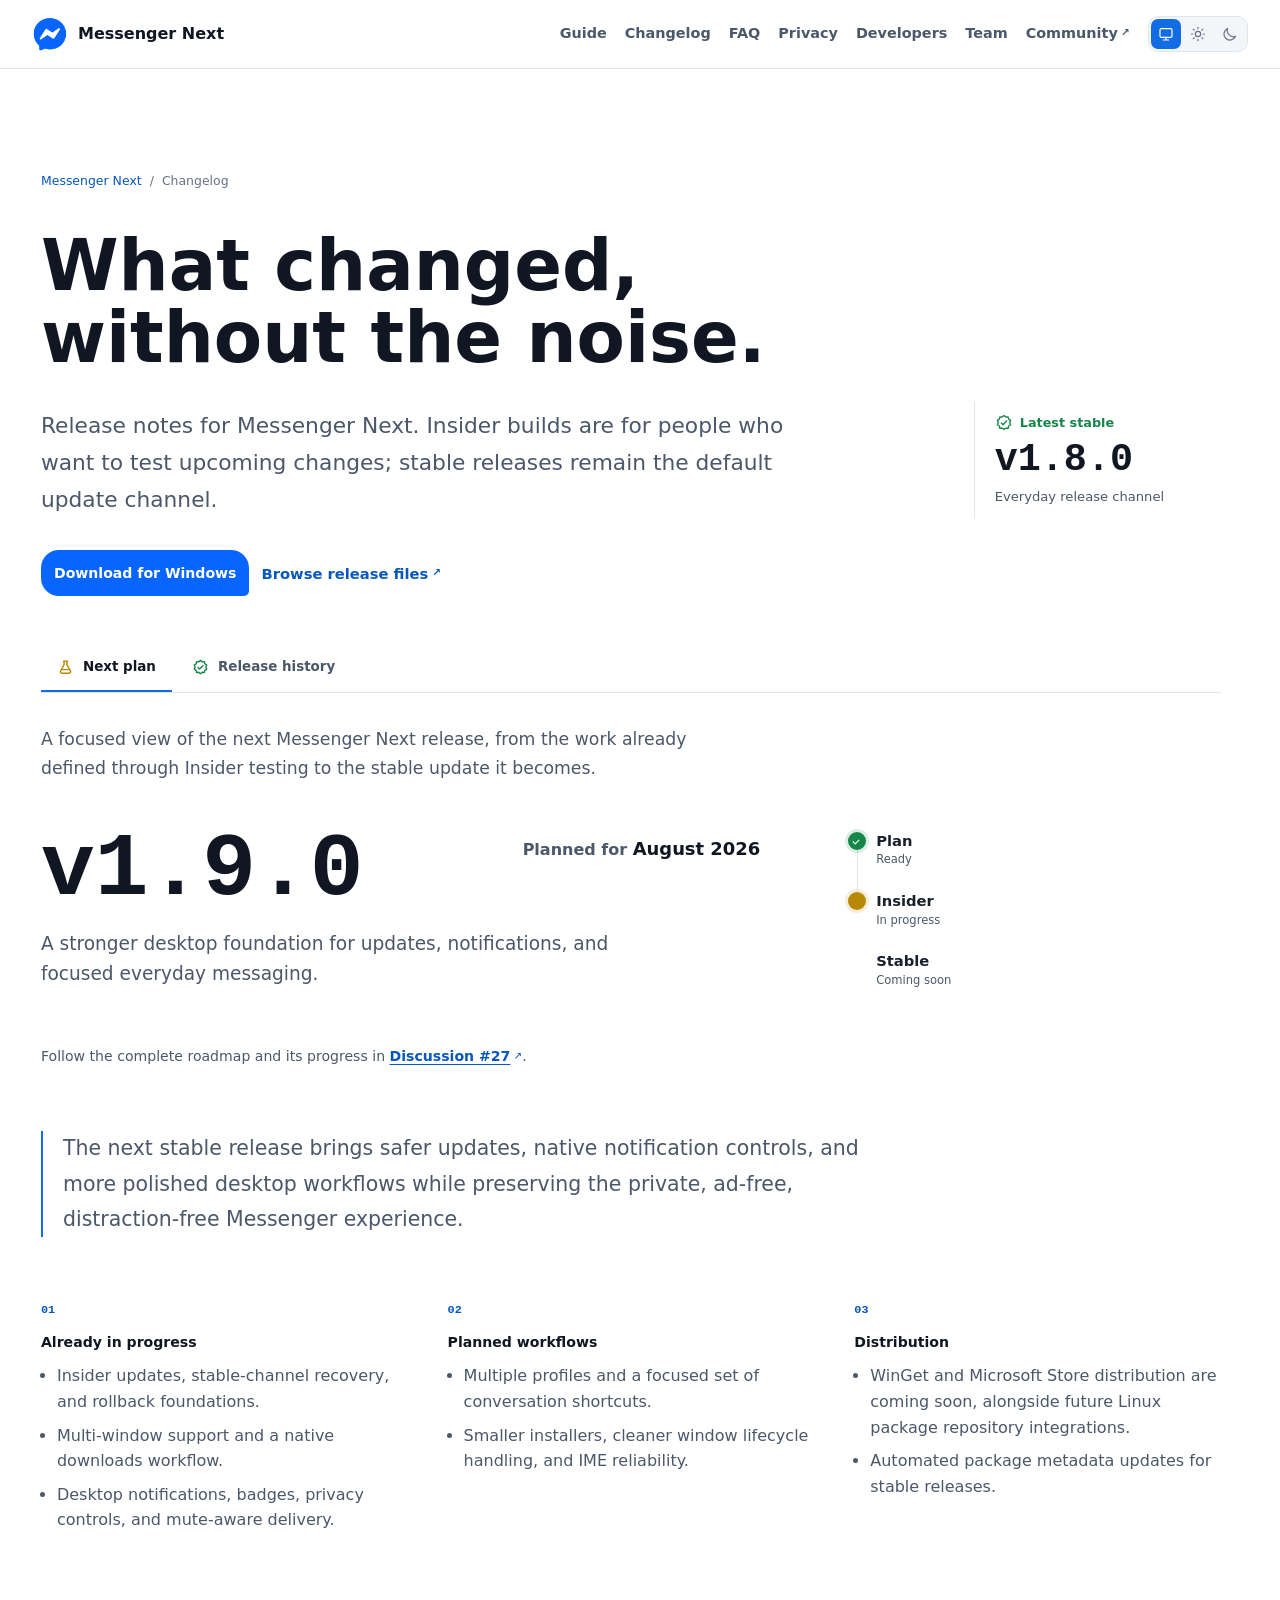
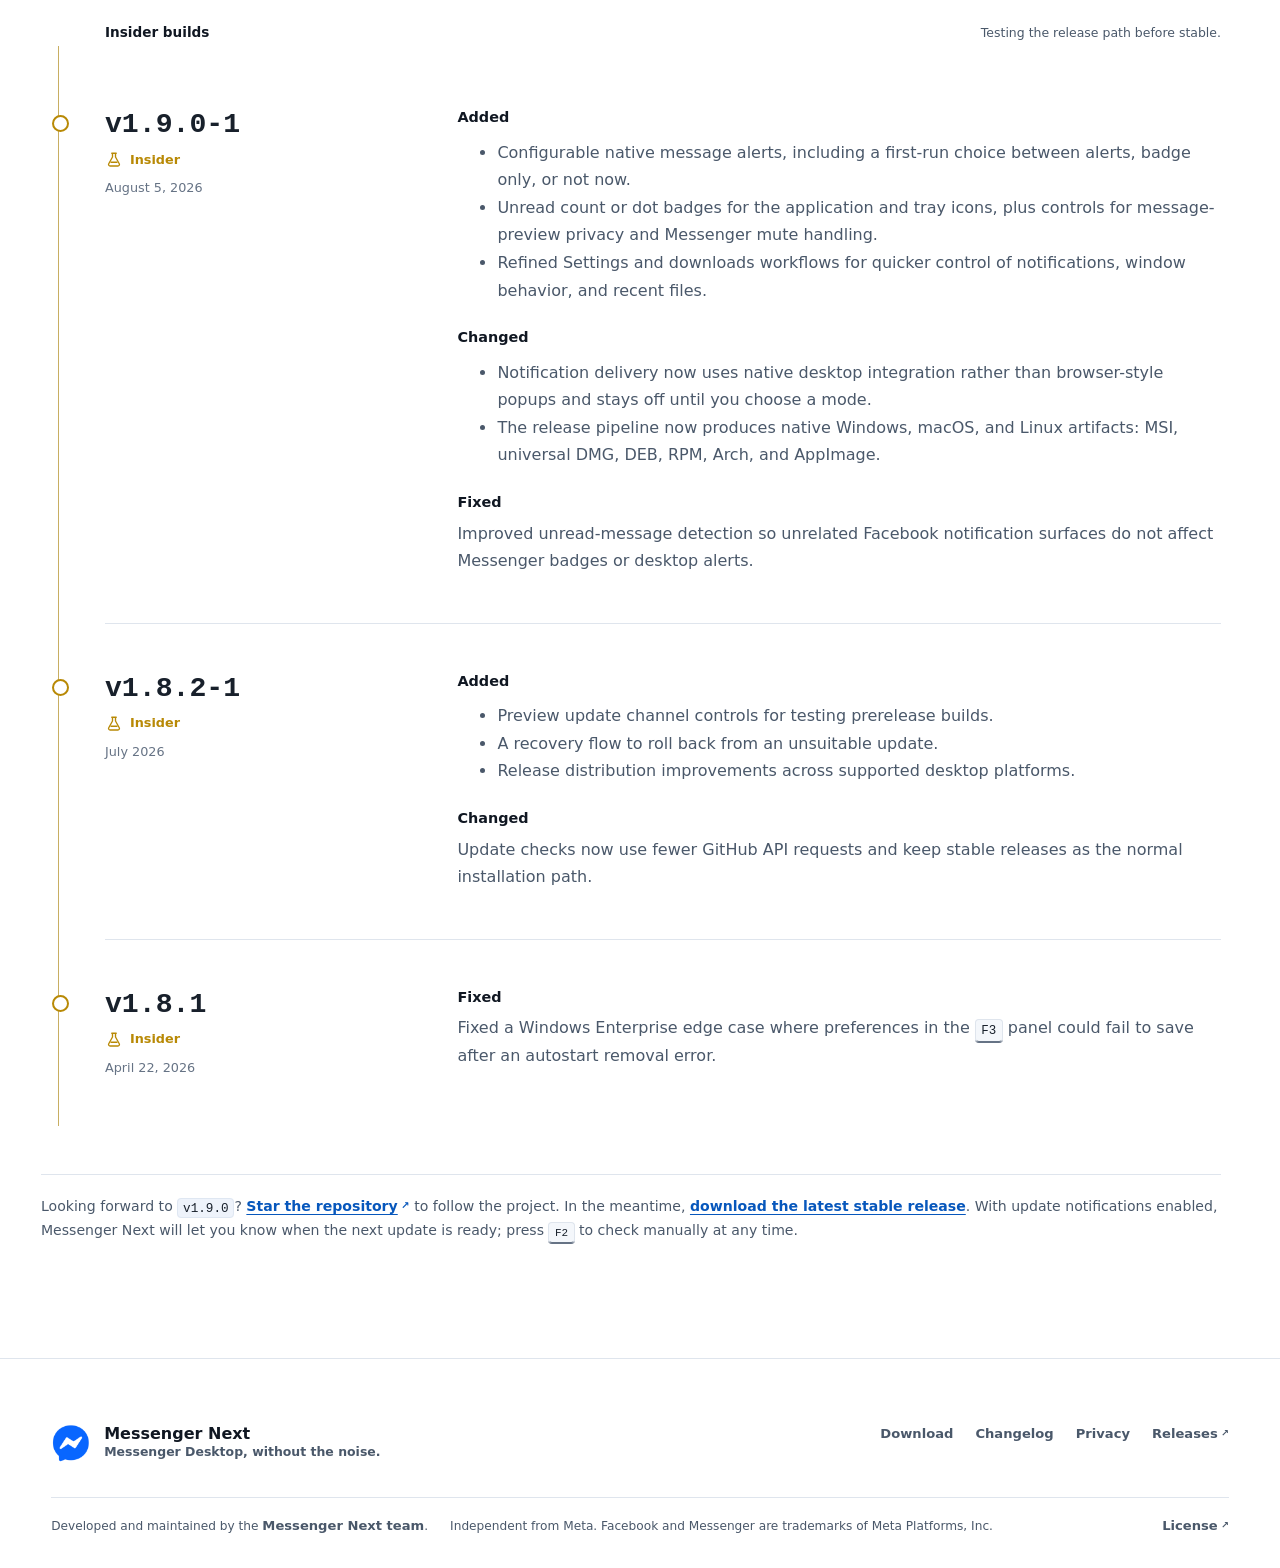
==== commit 118636f9: "chore: sync Messenger public files for v1.9.0-1-1" ====
--- a/docs/changelog/index.html
+++ b/docs/changelog/index.html
@@ -8,7 +8,10 @@
       content="Messenger Next release history, including preview builds, desktop notification controls, updates, and stability improvements."
     />
     <meta name="theme-color" content="#ffffff" />
-    <link rel="canonical" href="https://messengernext.vercel.app/changelog" />
+    <link
+      rel="canonical"
+      href="https://messengerdesktop.vercel.app/changelog"
+    />
     <meta property="og:title" content="Messenger Next Changelog" />
     <meta
       property="og:description"
@@ -17,7 +20,7 @@
     <meta property="og:type" content="article" />
     <meta
       property="og:url"
-      content="https://messengernext.vercel.app/changelog"
+      content="https://messengerdesktop.vercel.app/changelog"
     />
     <title>Changelog | Messenger Next</title>
     <link rel="icon" href="../assets/messenger.png" type="image/png" />
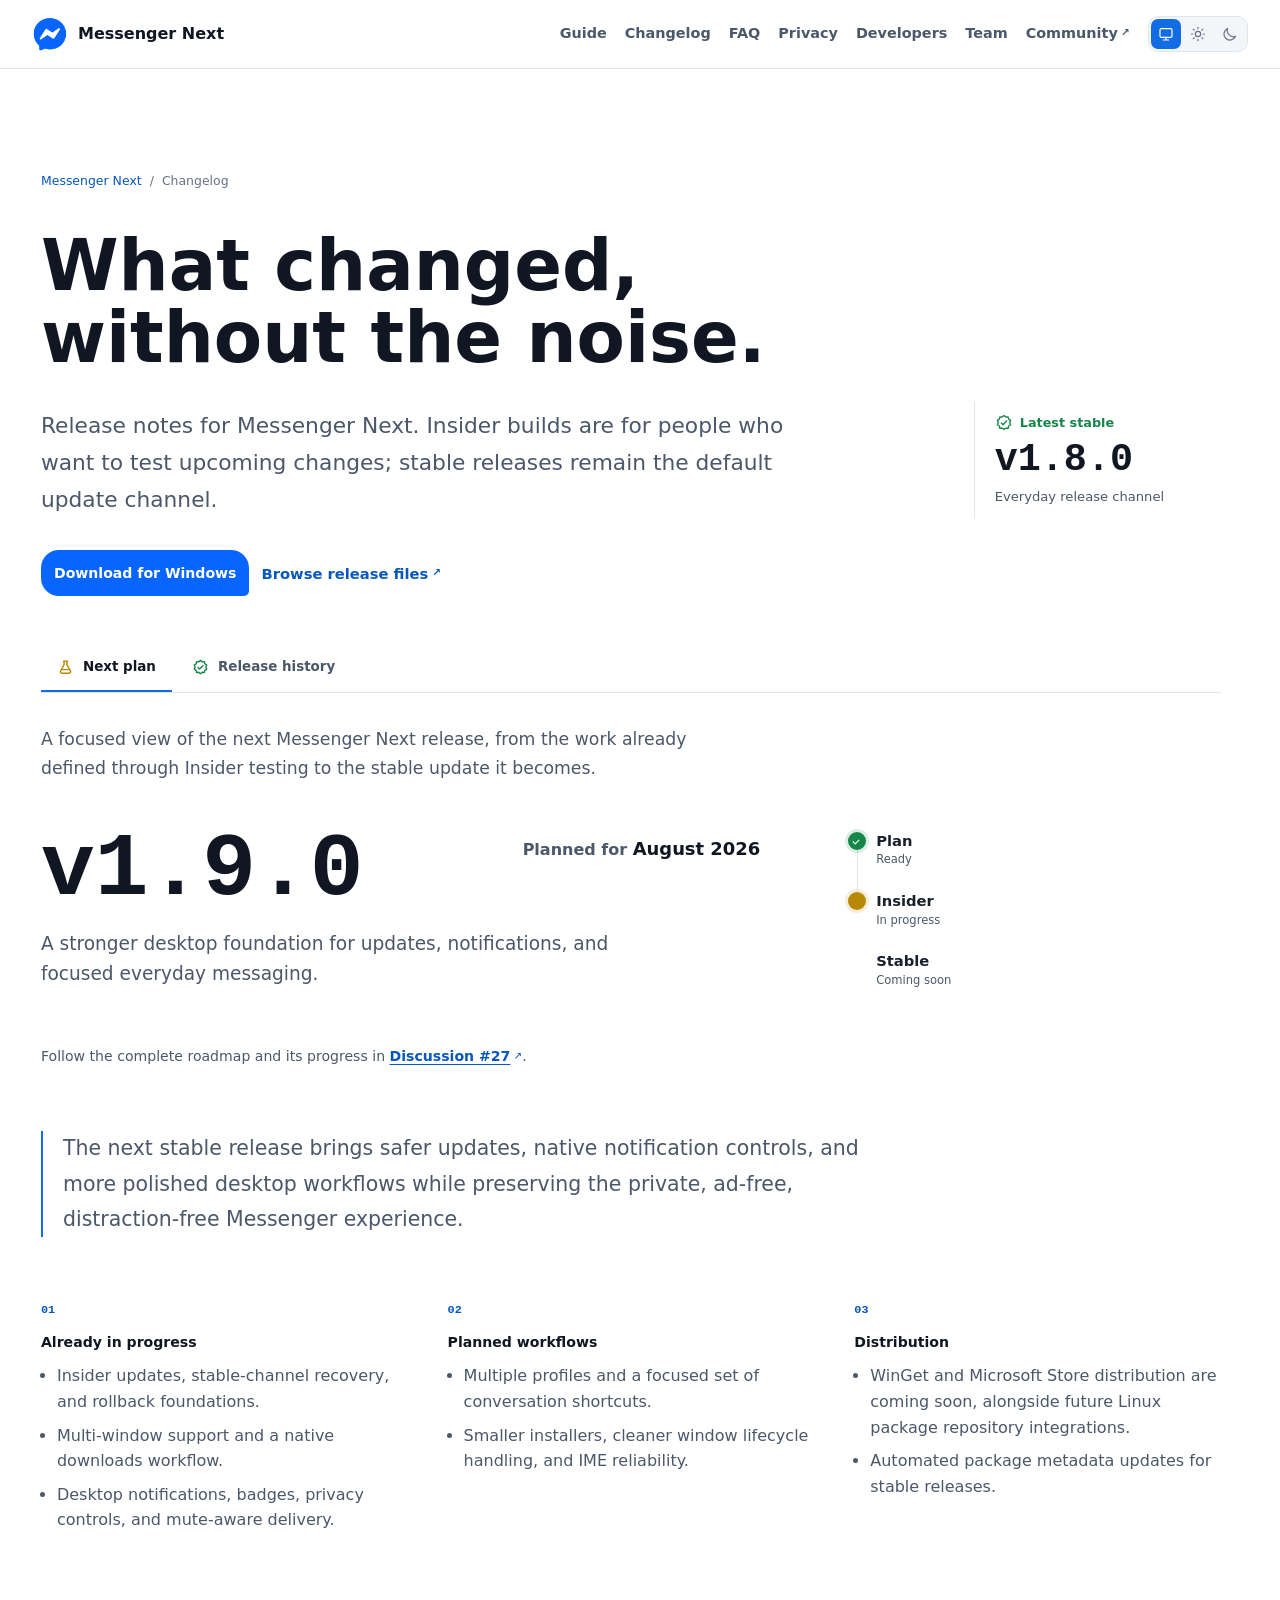
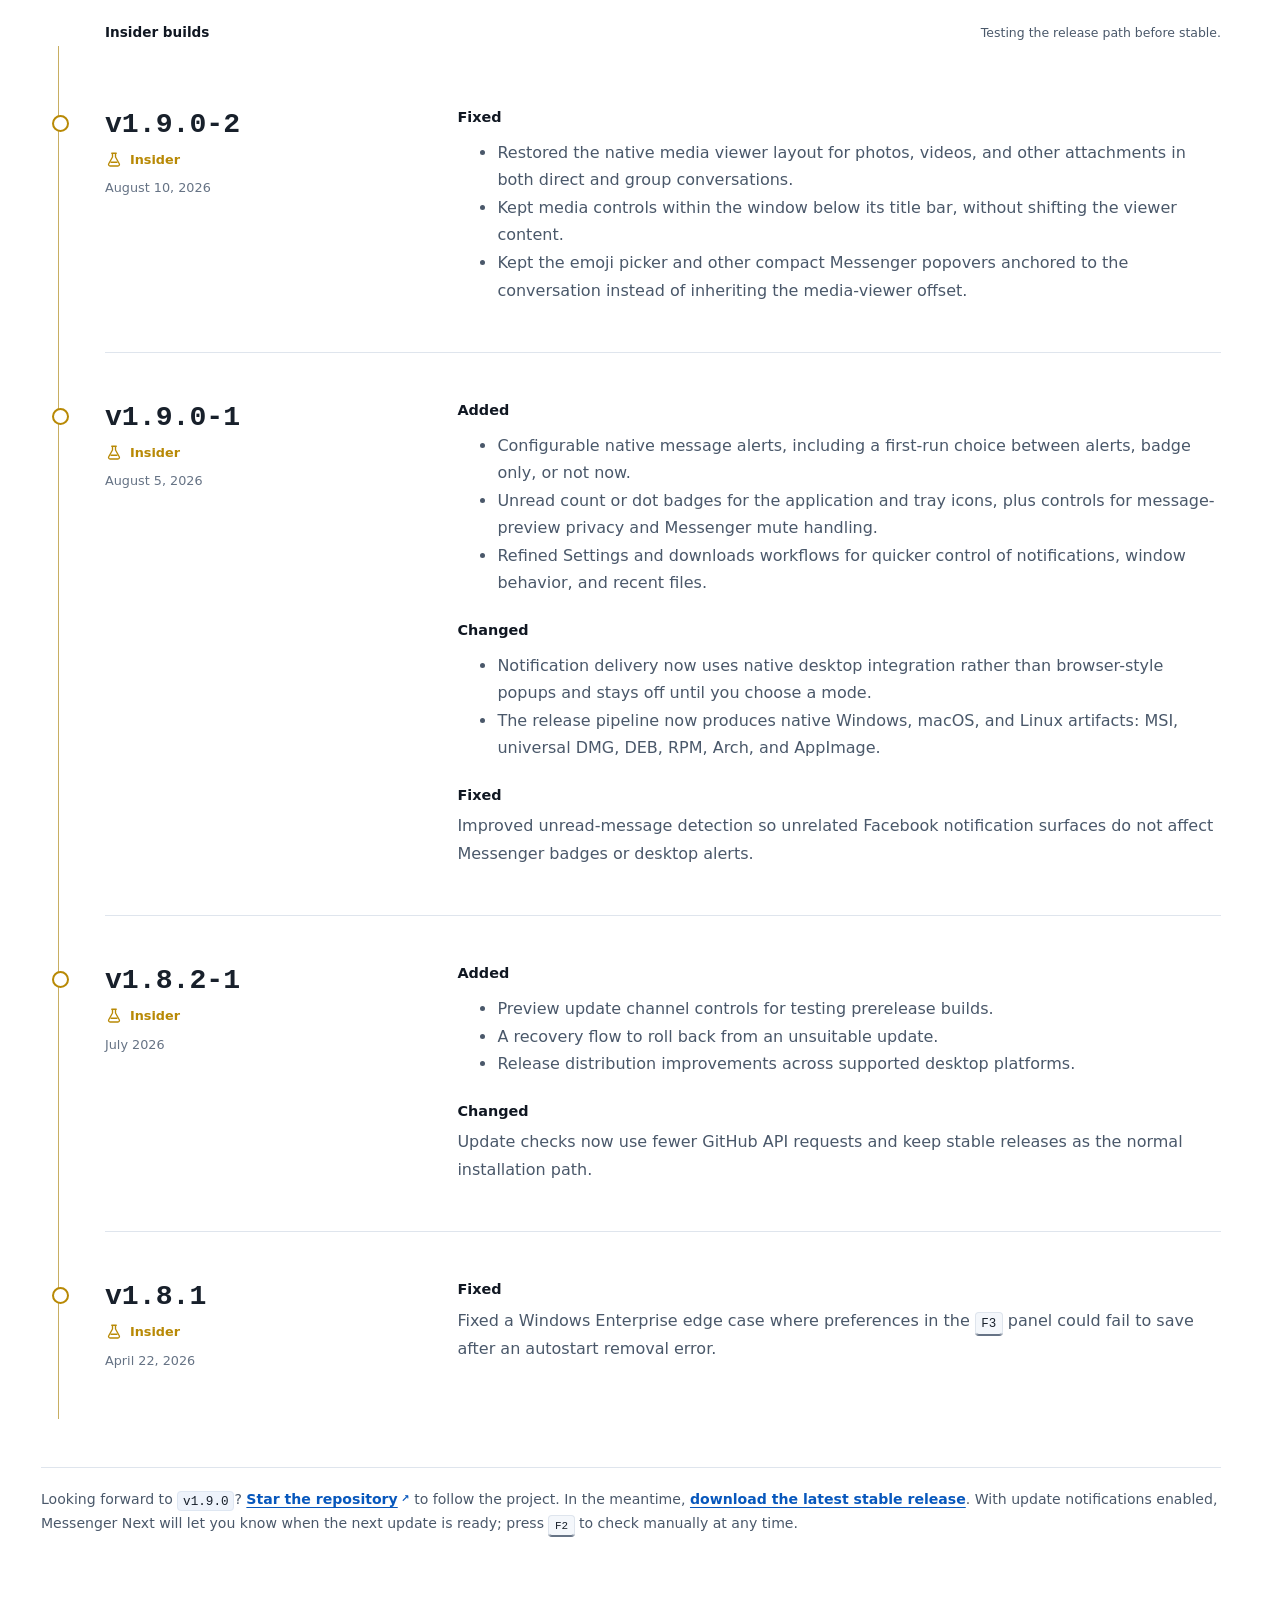
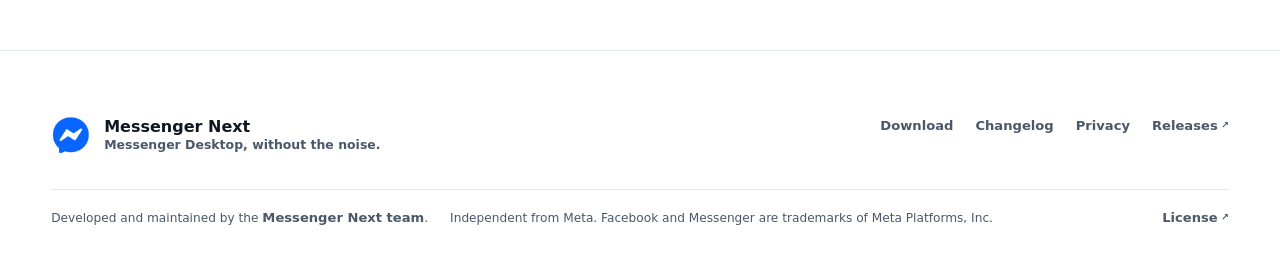
==== commit 67487136: "chore: sync Messenger public files for v1.9.0-2" ====
--- a/docs/changelog/index.html
+++ b/docs/changelog/index.html
@@ -313,6 +313,43 @@
                     data-release-plan="v1.9.0"
                   >
                     <header class="release-meta">
+                      <h2>v1.9.0-2</h2>
+                      <span class="release-status release-status-insider"
+                        ><svg aria-hidden="true" viewBox="0 0 24 24">
+                          <path
+                            d="M9 3h6M10 3v5l-5 9a2 2 0 0 0 1.8 3h10.4a2 2 0 0 0 1.8-3l-5-9V3"
+                          />
+                          <path d="M8 15h8" />
+                        </svg>
+                        <span>Insider</span></span
+                      >
+                      <time datetime="2026-08-10">August 10, 2026</time>
+                    </header>
+                    <div class="release-copy">
+                      <h3>Fixed</h3>
+                      <ul>
+                        <li>
+                          Restored the native media viewer layout for photos,
+                          videos, and other attachments in both direct and group
+                          conversations.
+                        </li>
+                        <li>
+                          Kept media controls within the window below its title
+                          bar, without shifting the viewer content.
+                        </li>
+                        <li>
+                          Kept the emoji picker and other compact Messenger
+                          popovers anchored to the conversation instead of
+                          inheriting the media-viewer offset.
+                        </li>
+                      </ul>
+                    </div>
+                  </article>
+                  <article
+                    class="release-entry release-entry-insider"
+                    data-release-plan="v1.9.0"
+                  >
+                    <header class="release-meta">
                       <h2>v1.9.0-1</h2>
                       <span class="release-status release-status-insider"
                         ><svg aria-hidden="true" viewBox="0 0 24 24">
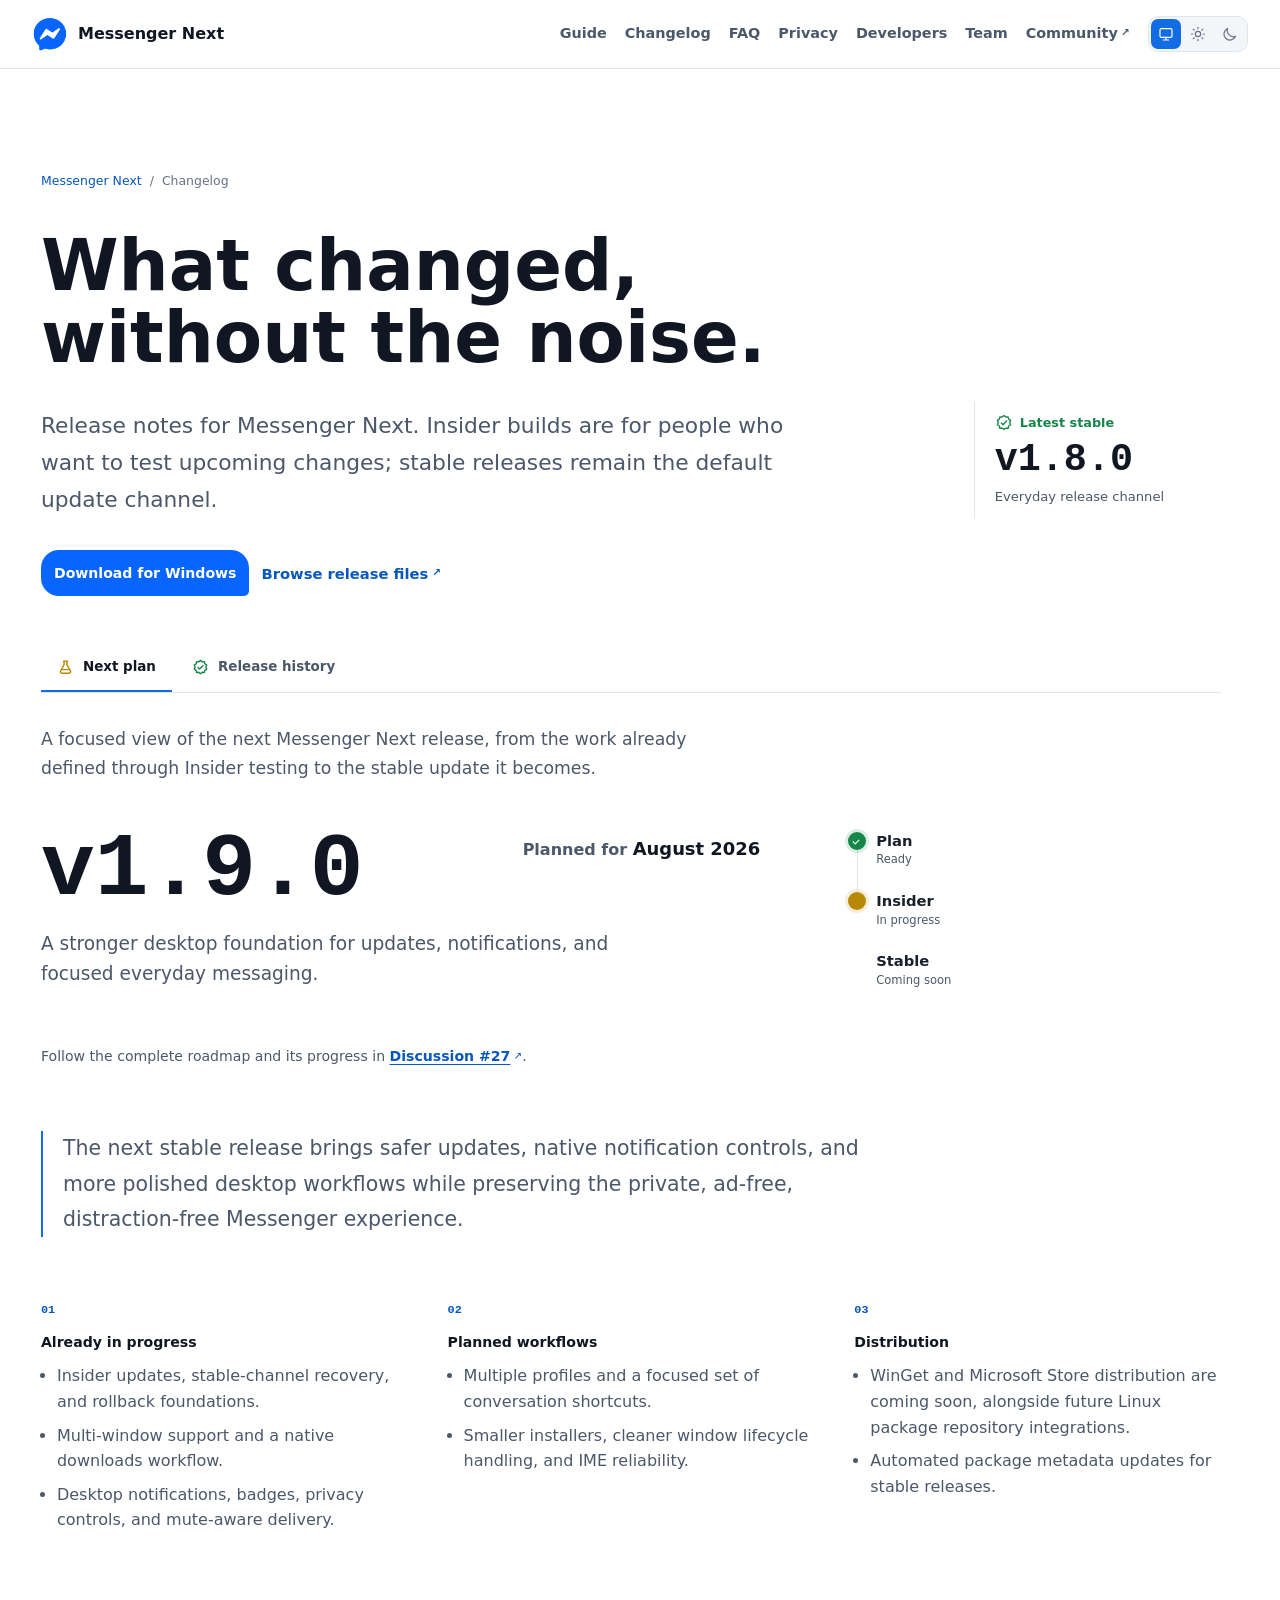
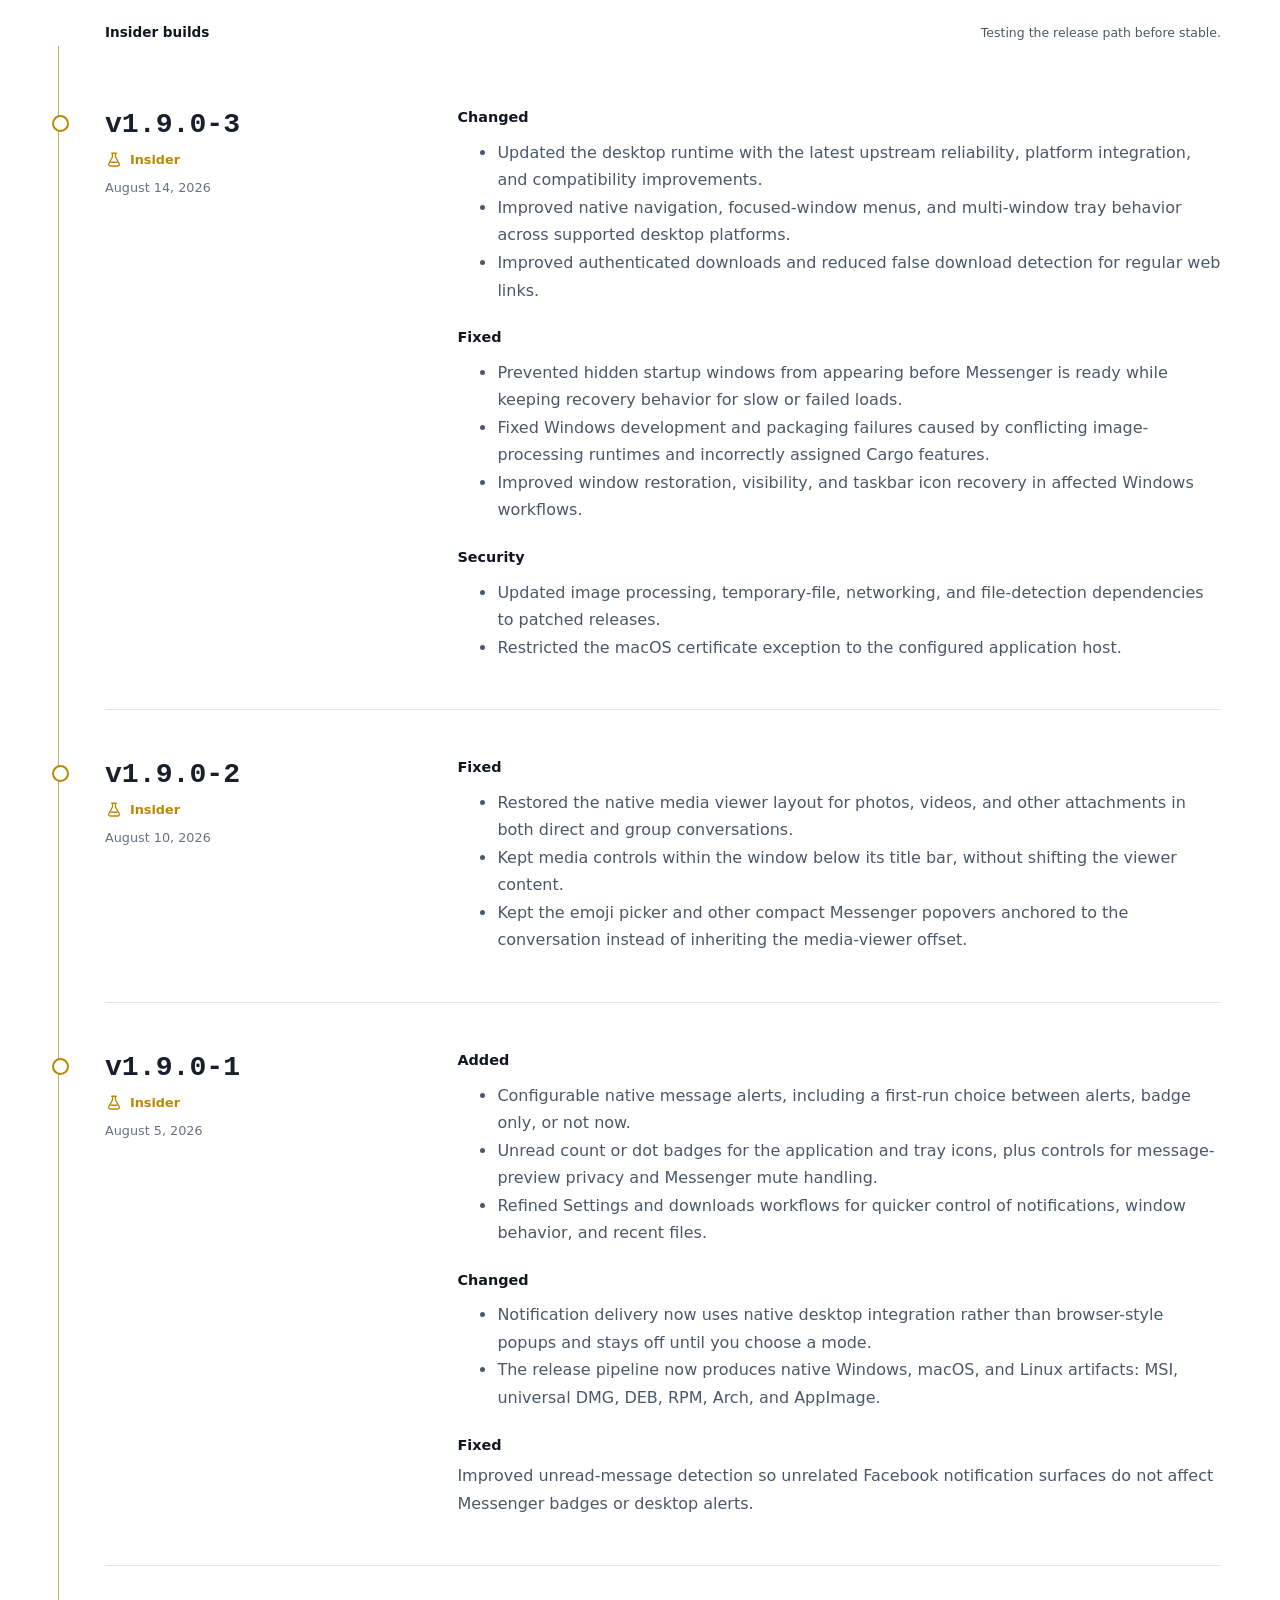
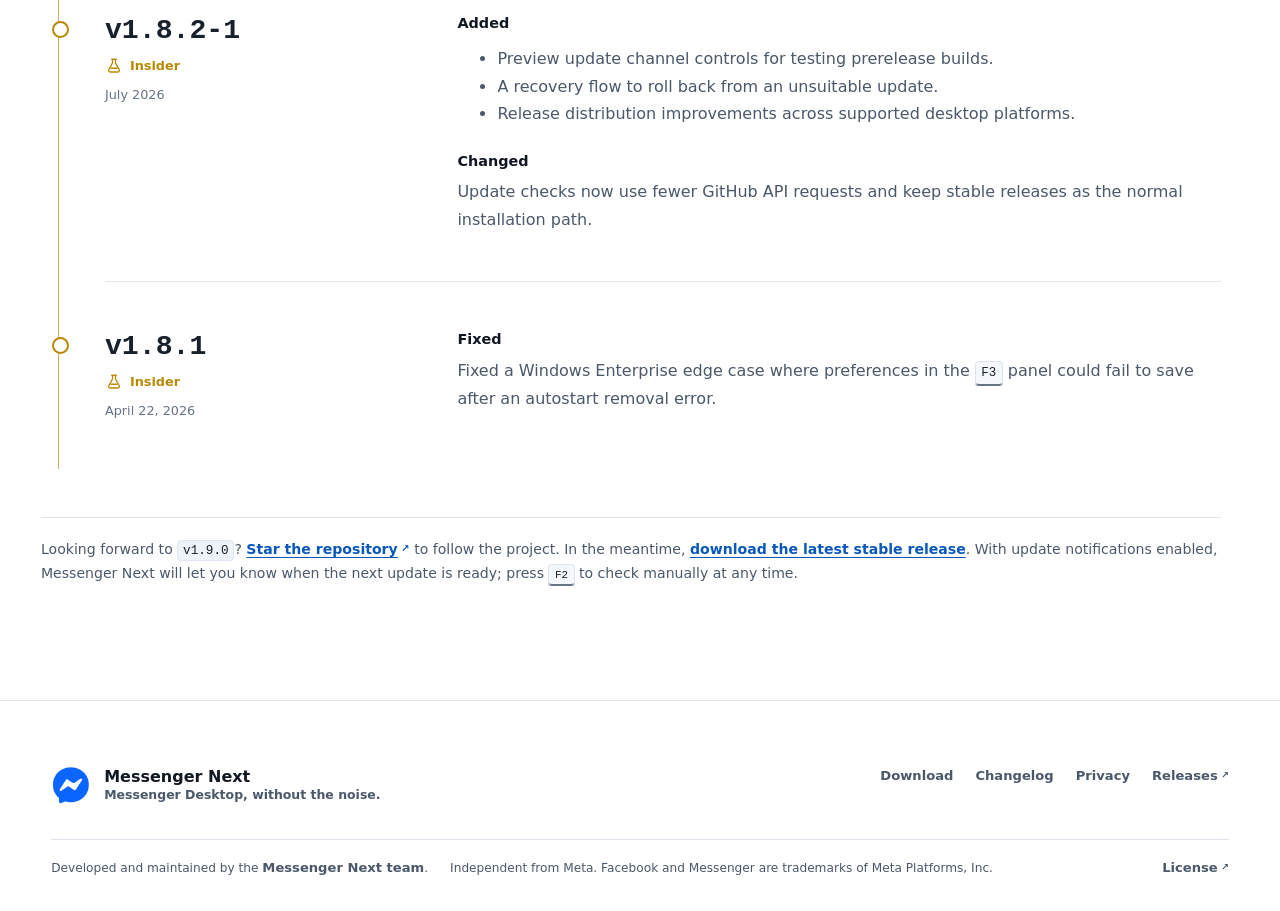
==== commit 72d39df8: "chore: sync Messenger public files for v1.9.0-3" ====
--- a/docs/changelog/index.html
+++ b/docs/changelog/index.html
@@ -313,6 +313,71 @@
                     data-release-plan="v1.9.0"
                   >
                     <header class="release-meta">
+                      <h2>v1.9.0-3</h2>
+                      <span class="release-status release-status-insider"
+                        ><svg aria-hidden="true" viewBox="0 0 24 24">
+                          <path
+                            d="M9 3h6M10 3v5l-5 9a2 2 0 0 0 1.8 3h10.4a2 2 0 0 0 1.8-3l-5-9V3"
+                          />
+                          <path d="M8 15h8" />
+                        </svg>
+                        <span>Insider</span></span
+                      >
+                      <time datetime="2026-08-14">August 14, 2026</time>
+                    </header>
+                    <div class="release-copy">
+                      <h3>Changed</h3>
+                      <ul>
+                        <li>
+                          Updated the desktop runtime with the latest upstream
+                          reliability, platform integration, and compatibility
+                          improvements.
+                        </li>
+                        <li>
+                          Improved native navigation, focused-window menus, and
+                          multi-window tray behavior across supported desktop
+                          platforms.
+                        </li>
+                        <li>
+                          Improved authenticated downloads and reduced false
+                          download detection for regular web links.
+                        </li>
+                      </ul>
+                      <h3>Fixed</h3>
+                      <ul>
+                        <li>
+                          Prevented hidden startup windows from appearing before
+                          Messenger is ready while keeping recovery behavior for
+                          slow or failed loads.
+                        </li>
+                        <li>
+                          Fixed Windows development and packaging failures
+                          caused by conflicting image-processing runtimes and
+                          incorrectly assigned Cargo features.
+                        </li>
+                        <li>
+                          Improved window restoration, visibility, and taskbar
+                          icon recovery in affected Windows workflows.
+                        </li>
+                      </ul>
+                      <h3>Security</h3>
+                      <ul>
+                        <li>
+                          Updated image processing, temporary-file, networking,
+                          and file-detection dependencies to patched releases.
+                        </li>
+                        <li>
+                          Restricted the macOS certificate exception to the
+                          configured application host.
+                        </li>
+                      </ul>
+                    </div>
+                  </article>
+                  <article
+                    class="release-entry release-entry-insider"
+                    data-release-plan="v1.9.0"
+                  >
+                    <header class="release-meta">
                       <h2>v1.9.0-2</h2>
                       <span class="release-status release-status-insider"
                         ><svg aria-hidden="true" viewBox="0 0 24 24">
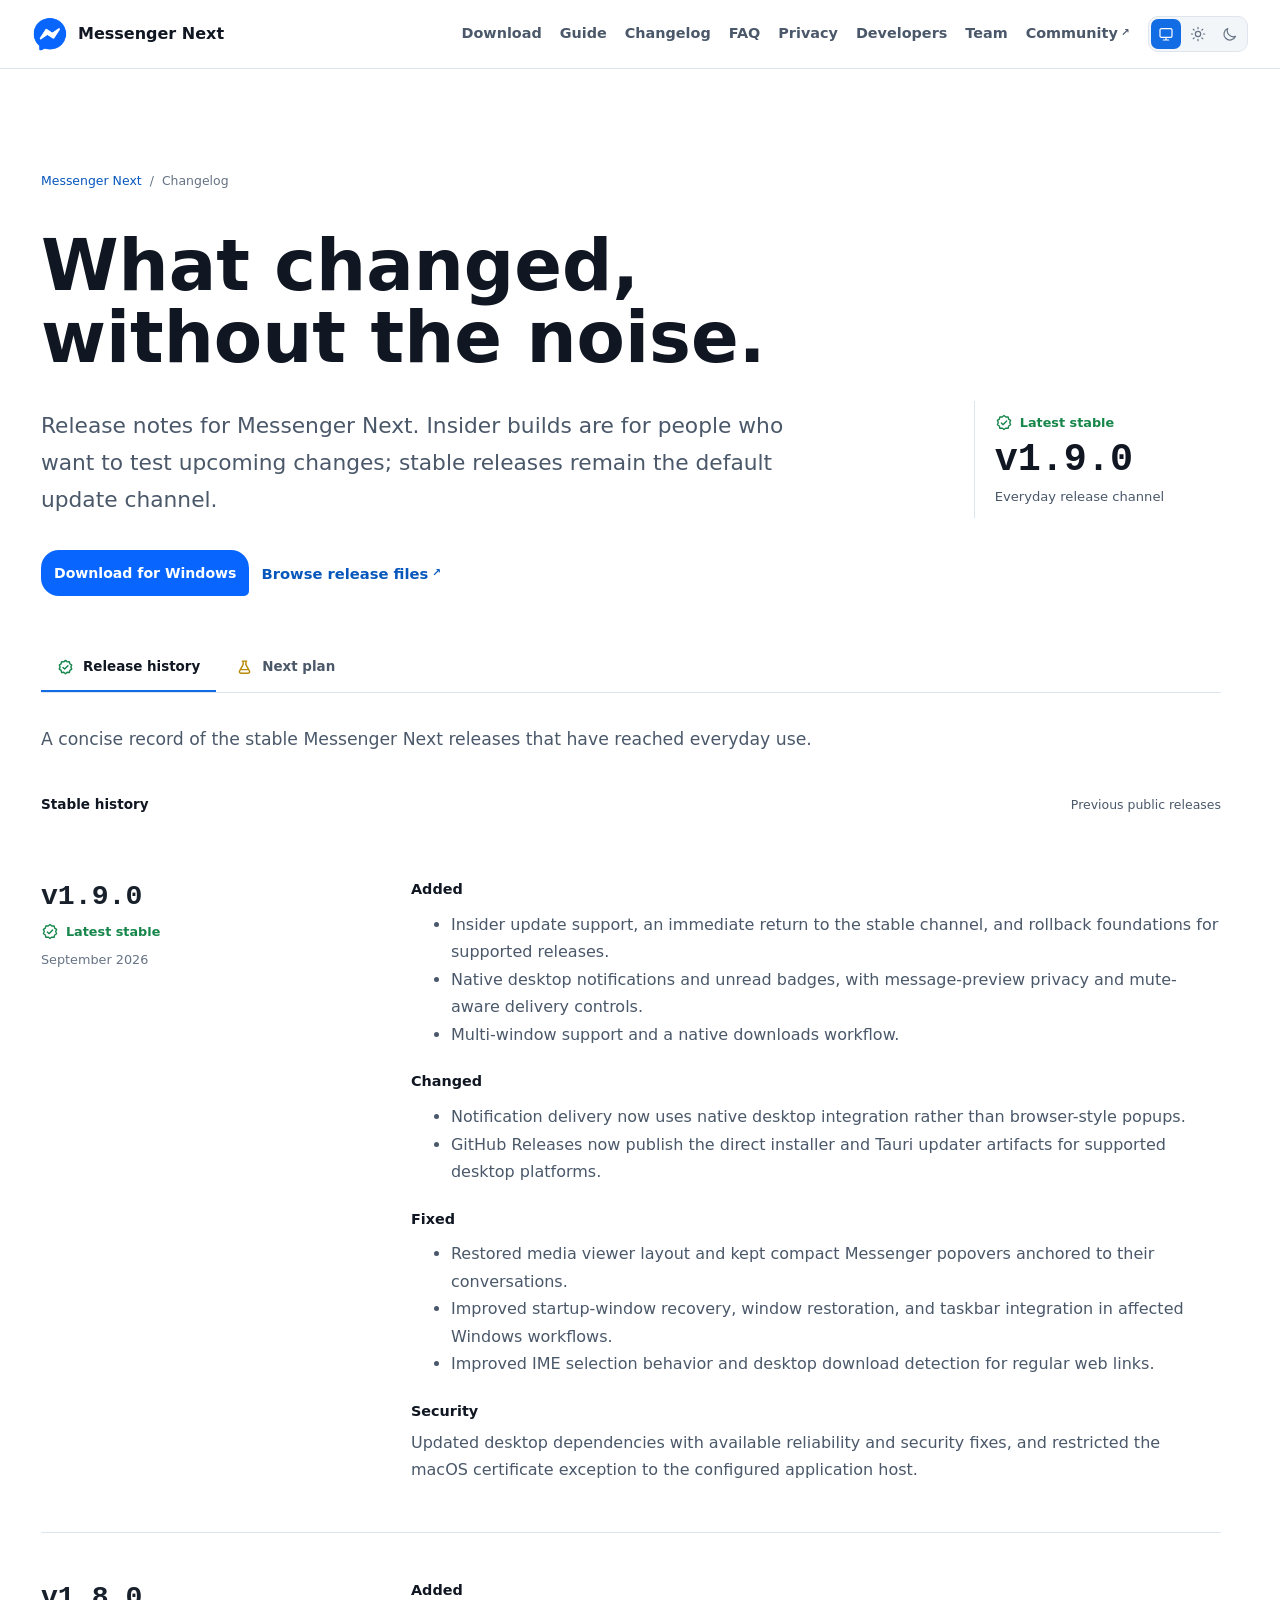
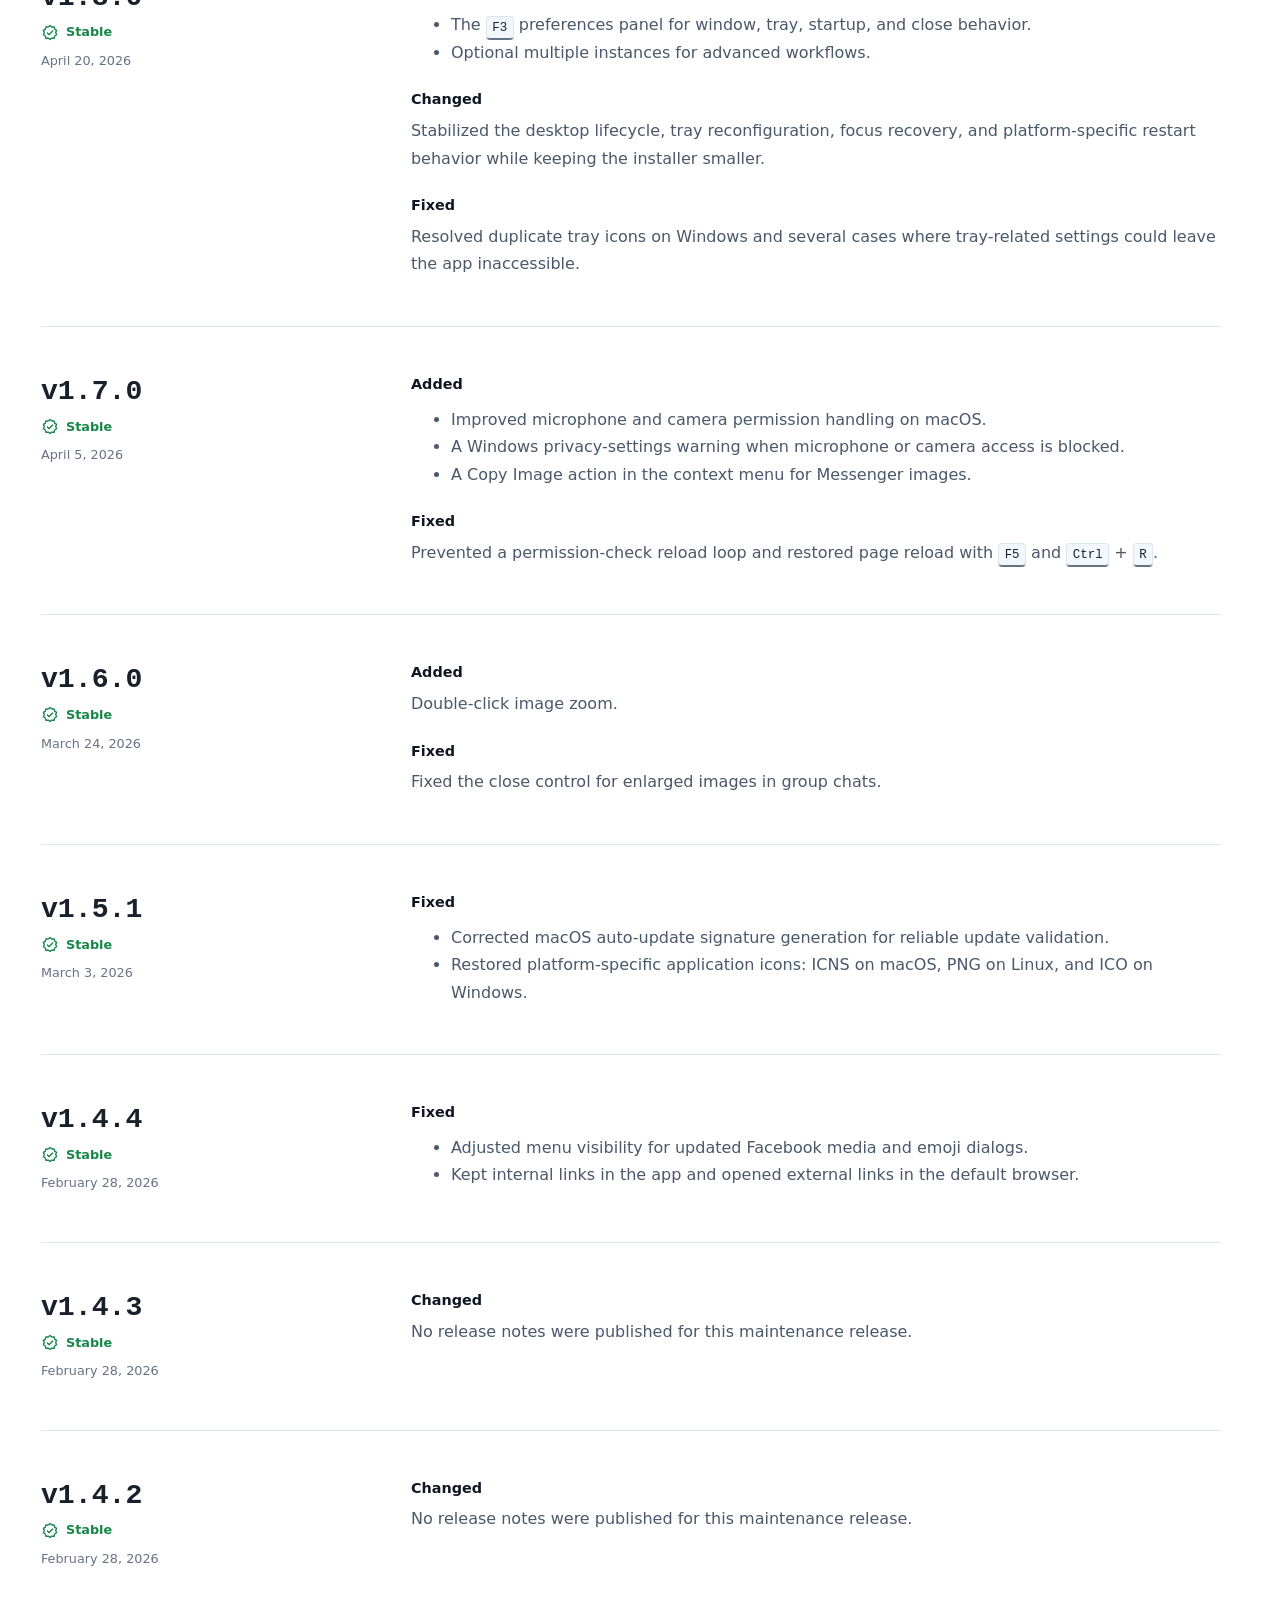
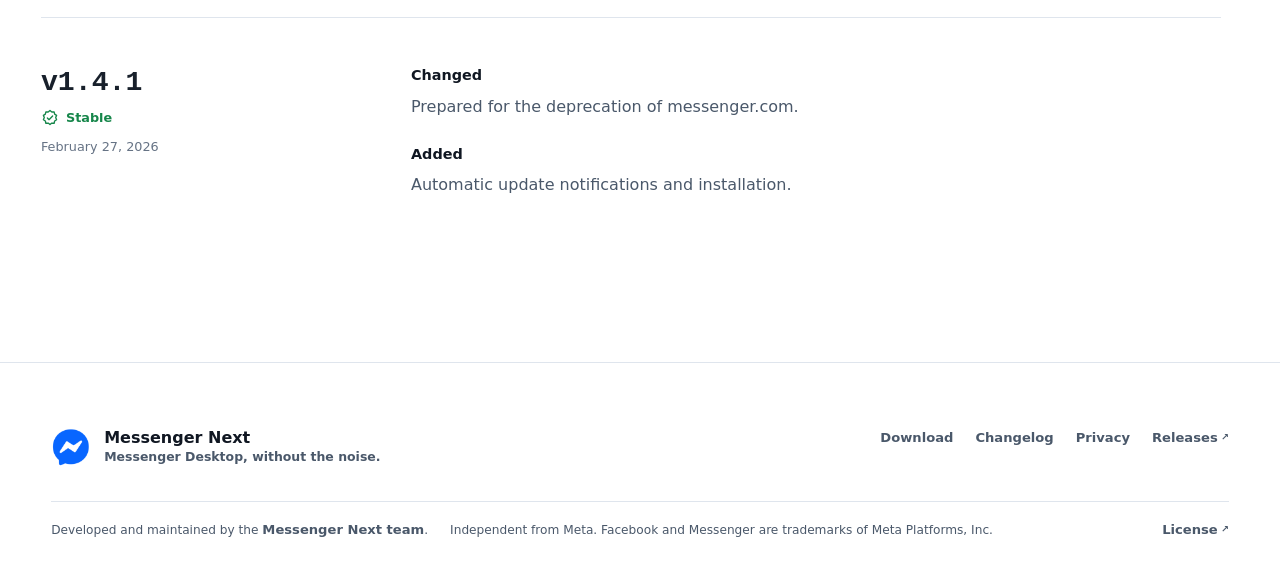
==== commit d25e74da: "chore: sync Messenger public files for v1.9.0" ====
--- a/docs/changelog/index.html
+++ b/docs/changelog/index.html
@@ -39,6 +39,7 @@
         </a>
         <div class="header-actions">
           <nav class="header-nav" aria-label="Site navigation">
+            <a href="/download">Download</a>
             <a href="/#guide">Guide</a>
             <a href="/changelog" aria-current="page">Changelog</a>
             <a href="/faq">FAQ</a>
@@ -132,7 +133,7 @@
                 </svg>
                 <span>Latest stable</span>
               </span>
-              <strong>v1.8.0</strong>
+              <strong>v1.9.0</strong>
               <span>Everyday release channel</span>
             </aside>
           </div>
@@ -154,9 +155,31 @@
               class="release-tab"
               type="button"
               role="tab"
+              id="release-history-tab"
+              aria-controls="release-history-panel"
+              aria-selected="true"
+              data-release-tab="history"
+            >
+              <svg
+                class="release-tab-icon release-tab-icon-stable"
+                aria-hidden="true"
+                viewBox="0 0 24 24"
+              >
+                <path
+                  d="m12 2 2.4 2 3.1-.2.7 3 2.6 1.7-1.2 2.9 1.2 2.9-2.6 1.7-.7 3-3.1-.2-2.4 2-2.4-2-3.1.2-.7-3-2.6-1.7 1.2-2.9-1.2-2.9 2.6-1.7.7-3 3.1.2Z"
+                />
+                <path d="m8.5 12 2.2 2.2 4.8-4.8" />
+              </svg>
+              <span>Release history</span>
+            </button>
+            <button
+              class="release-tab"
+              type="button"
+              role="tab"
               id="release-plan-tab"
               aria-controls="release-plan-panel"
-              aria-selected="true"
+              aria-selected="false"
+              tabindex="-1"
               data-release-tab="plan"
             >
               <svg
@@ -171,28 +194,6 @@
               </svg>
               <span>Next plan</span>
             </button>
-            <button
-              class="release-tab"
-              type="button"
-              role="tab"
-              id="release-history-tab"
-              aria-controls="release-history-panel"
-              aria-selected="false"
-              tabindex="-1"
-              data-release-tab="history"
-            >
-              <svg
-                class="release-tab-icon release-tab-icon-stable"
-                aria-hidden="true"
-                viewBox="0 0 24 24"
-              >
-                <path
-                  d="m12 2 2.4 2 3.1-.2.7 3 2.6 1.7-1.2 2.9 1.2 2.9-2.6 1.7-.7 3-3.1-.2-2.4 2-2.4-2-3.1.2-.7-3-2.6-1.7 1.2-2.9-1.2-2.9 2.6-1.7.7-3 3.1.2Z"
-                />
-                <path d="m8.5 12 2.2 2.2 4.8-4.8" />
-              </svg>
-              <span>Release history</span>
-            </button>
           </div>
 
           <section
@@ -201,353 +202,49 @@
             role="tabpanel"
             aria-labelledby="release-plan-tab"
             data-release-panel="plan"
+            hidden
           >
             <p class="release-panel-intro">
-              A focused view of the next Messenger Next release, from the work
-              already defined through Insider testing to the stable update it
-              becomes.
+              The next planned release focuses on making it practical to keep
+              more than one Messenger account in the desktop app.
             </p>
-            <section class="release-cycle" aria-labelledby="v1-9-0-plan-title">
-              <section class="release-plan" id="v1-9-0-plan">
-                <header class="release-plan-overview">
+            <section class="release-cycle" aria-labelledby="v1-10-0-plan-title">
+              <section class="release-plan" id="v1-10-0-plan">
+                <header
+                  class="release-plan-overview release-plan-overview-compact"
+                >
                   <span class="release-plan-summary">
                     <span class="release-plan-title-row">
-                      <strong id="v1-9-0-plan-title">v1.9.0</strong>
-                      <span class="release-plan-date"
-                        >Planned for
-                        <time datetime="2026-08">August 2026</time></span
-                      >
+                      <strong id="v1-10-0-plan-title">v1.10.0</strong>
+                      <span class="release-plan-date">
+                        Planned for
+                        <time datetime="2026-10">October 2026</time>
+                      </span>
                     </span>
-                    <span class="release-plan-intro"
-                      >A stronger desktop foundation for updates, notifications,
-                      and focused everyday messaging.</span
-                    >
-                  </span>
-                  <span
-                    class="release-route"
-                    aria-label="v1.9.0 release path"
-                    data-connected-steps="2"
-                  >
-                    <span class="release-route-step is-complete">
-                      <strong>Plan</strong><small>Ready</small>
-                    </span>
-                    <span class="release-route-step is-current">
-                      <strong>Insider</strong><small>In progress</small>
-                    </span>
-                    <span class="release-route-step is-pending">
-                      <strong>Stable</strong><small>Coming soon</small>
+                    <span class="release-plan-intro">
+                      Profile management built for people who use more than one
+                      Messenger account.
                     </span>
                   </span>
                 </header>
-                <p class="release-plan-discussion">
-                  Follow the complete roadmap and its progress in
-                  <a
-                    href="https://github.com/rozsazoltan/messenger/discussions/27"
-                    ><strong>Discussion #27</strong></a
-                  >.
-                </p>
                 <div class="release-plan-body">
-                  <p>
-                    The next stable release brings safer updates, native
-                    notification controls, and more polished desktop workflows
-                    while preserving the private, ad-free, distraction-free
-                    Messenger experience.
-                  </p>
-                  <div class="release-plan-grid">
+                  <div class="release-plan-grid release-plan-grid-compact">
                     <section>
-                      <h3>Already in progress</h3>
+                      <h3>Multiple profiles</h3>
                       <ul>
-                        <li>
-                          Insider updates, stable-channel recovery, and rollback
-                          foundations.
-                        </li>
-                        <li>
-                          Multi-window support and a native downloads workflow.
-                        </li>
-                        <li>
-                          Desktop notifications, badges, privacy controls, and
-                          mute-aware delivery.
-                        </li>
+                        <li>Manage more than one Messenger profile.</li>
                       </ul>
                     </section>
                     <section>
-                      <h3>Planned workflows</h3>
+                      <h3>Concurrent use</h3>
                       <ul>
                         <li>
-                          Multiple profiles and a focused set of conversation
-                          shortcuts.
-                        </li>
-                        <li>
-                          Smaller installers, cleaner window lifecycle handling,
-                          and IME reliability.
-                        </li>
-                      </ul>
-                    </section>
-                    <section>
-                      <h3>Distribution</h3>
-                      <ul>
-                        <li>
-                          WinGet and Microsoft Store distribution are coming
-                          soon, alongside future Linux package repository
-                          integrations.
-                        </li>
-                        <li>
-                          Automated package metadata updates for stable
-                          releases.
+                          Use multiple Messenger profiles at the same time.
                         </li>
                       </ul>
                     </section>
                   </div>
                 </div>
-
-                <div
-                  class="release-cycle-builds"
-                  aria-label="v1.9.0 Insider builds"
-                >
-                  <header class="release-cycle-heading">
-                    <p>Insider builds</p>
-                    <span>Testing the release path before stable.</span>
-                  </header>
-                  <article
-                    class="release-entry release-entry-insider"
-                    data-release-plan="v1.9.0"
-                  >
-                    <header class="release-meta">
-                      <h2>v1.9.0-3</h2>
-                      <span class="release-status release-status-insider"
-                        ><svg aria-hidden="true" viewBox="0 0 24 24">
-                          <path
-                            d="M9 3h6M10 3v5l-5 9a2 2 0 0 0 1.8 3h10.4a2 2 0 0 0 1.8-3l-5-9V3"
-                          />
-                          <path d="M8 15h8" />
-                        </svg>
-                        <span>Insider</span></span
-                      >
-                      <time datetime="2026-08-14">August 14, 2026</time>
-                    </header>
-                    <div class="release-copy">
-                      <h3>Changed</h3>
-                      <ul>
-                        <li>
-                          Updated the desktop runtime with the latest upstream
-                          reliability, platform integration, and compatibility
-                          improvements.
-                        </li>
-                        <li>
-                          Improved native navigation, focused-window menus, and
-                          multi-window tray behavior across supported desktop
-                          platforms.
-                        </li>
-                        <li>
-                          Improved authenticated downloads and reduced false
-                          download detection for regular web links.
-                        </li>
-                      </ul>
-                      <h3>Fixed</h3>
-                      <ul>
-                        <li>
-                          Prevented hidden startup windows from appearing before
-                          Messenger is ready while keeping recovery behavior for
-                          slow or failed loads.
-                        </li>
-                        <li>
-                          Fixed Windows development and packaging failures
-                          caused by conflicting image-processing runtimes and
-                          incorrectly assigned Cargo features.
-                        </li>
-                        <li>
-                          Improved window restoration, visibility, and taskbar
-                          icon recovery in affected Windows workflows.
-                        </li>
-                      </ul>
-                      <h3>Security</h3>
-                      <ul>
-                        <li>
-                          Updated image processing, temporary-file, networking,
-                          and file-detection dependencies to patched releases.
-                        </li>
-                        <li>
-                          Restricted the macOS certificate exception to the
-                          configured application host.
-                        </li>
-                      </ul>
-                    </div>
-                  </article>
-                  <article
-                    class="release-entry release-entry-insider"
-                    data-release-plan="v1.9.0"
-                  >
-                    <header class="release-meta">
-                      <h2>v1.9.0-2</h2>
-                      <span class="release-status release-status-insider"
-                        ><svg aria-hidden="true" viewBox="0 0 24 24">
-                          <path
-                            d="M9 3h6M10 3v5l-5 9a2 2 0 0 0 1.8 3h10.4a2 2 0 0 0 1.8-3l-5-9V3"
-                          />
-                          <path d="M8 15h8" />
-                        </svg>
-                        <span>Insider</span></span
-                      >
-                      <time datetime="2026-08-10">August 10, 2026</time>
-                    </header>
-                    <div class="release-copy">
-                      <h3>Fixed</h3>
-                      <ul>
-                        <li>
-                          Restored the native media viewer layout for photos,
-                          videos, and other attachments in both direct and group
-                          conversations.
-                        </li>
-                        <li>
-                          Kept media controls within the window below its title
-                          bar, without shifting the viewer content.
-                        </li>
-                        <li>
-                          Kept the emoji picker and other compact Messenger
-                          popovers anchored to the conversation instead of
-                          inheriting the media-viewer offset.
-                        </li>
-                      </ul>
-                    </div>
-                  </article>
-                  <article
-                    class="release-entry release-entry-insider"
-                    data-release-plan="v1.9.0"
-                  >
-                    <header class="release-meta">
-                      <h2>v1.9.0-1</h2>
-                      <span class="release-status release-status-insider"
-                        ><svg aria-hidden="true" viewBox="0 0 24 24">
-                          <path
-                            d="M9 3h6M10 3v5l-5 9a2 2 0 0 0 1.8 3h10.4a2 2 0 0 0 1.8-3l-5-9V3"
-                          />
-                          <path d="M8 15h8" />
-                        </svg>
-                        <span>Insider</span></span
-                      >
-                      <time datetime="2026-08-05">August 5, 2026</time>
-                    </header>
-                    <div class="release-copy">
-                      <h3>Added</h3>
-                      <ul>
-                        <li>
-                          Configurable native message alerts, including a
-                          first-run choice between alerts, badge only, or not
-                          now.
-                        </li>
-                        <li>
-                          Unread count or dot badges for the application and
-                          tray icons, plus controls for message-preview privacy
-                          and Messenger mute handling.
-                        </li>
-                        <li>
-                          Refined Settings and downloads workflows for quicker
-                          control of notifications, window behavior, and recent
-                          files.
-                        </li>
-                      </ul>
-                      <h3>Changed</h3>
-                      <ul>
-                        <li>
-                          Notification delivery now uses native desktop
-                          integration rather than browser-style popups and stays
-                          off until you choose a mode.
-                        </li>
-                        <li>
-                          The release pipeline now produces native Windows,
-                          macOS, and Linux artifacts: MSI, universal DMG, DEB,
-                          RPM, Arch, and AppImage.
-                        </li>
-                      </ul>
-                      <h3>Fixed</h3>
-                      <p>
-                        Improved unread-message detection so unrelated Facebook
-                        notification surfaces do not affect Messenger badges or
-                        desktop alerts.
-                      </p>
-                    </div>
-                  </article>
-
-                  <article
-                    class="release-entry release-entry-insider"
-                    data-release-plan="v1.9.0"
-                  >
-                    <header class="release-meta">
-                      <h2>v1.8.2-1</h2>
-                      <span class="release-status release-status-insider"
-                        ><svg aria-hidden="true" viewBox="0 0 24 24">
-                          <path
-                            d="M9 3h6M10 3v5l-5 9a2 2 0 0 0 1.8 3h10.4a2 2 0 0 0 1.8-3l-5-9V3"
-                          />
-                          <path d="M8 15h8" />
-                        </svg>
-                        <span>Insider</span></span
-                      >
-                      <time datetime="2026-07-20">July 2026</time>
-                    </header>
-                    <div class="release-copy">
-                      <h3>Added</h3>
-                      <ul>
-                        <li>
-                          Preview update channel controls for testing prerelease
-                          builds.
-                        </li>
-                        <li>
-                          A recovery flow to roll back from an unsuitable
-                          update.
-                        </li>
-                        <li>
-                          Release distribution improvements across supported
-                          desktop platforms.
-                        </li>
-                      </ul>
-                      <h3>Changed</h3>
-                      <p>
-                        Update checks now use fewer GitHub API requests and keep
-                        stable releases as the normal installation path.
-                      </p>
-                    </div>
-                  </article>
-
-                  <article
-                    class="release-entry release-entry-insider"
-                    data-release-plan="v1.9.0"
-                  >
-                    <header class="release-meta">
-                      <h2>v1.8.1</h2>
-                      <span class="release-status release-status-insider"
-                        ><svg aria-hidden="true" viewBox="0 0 24 24">
-                          <path
-                            d="M9 3h6M10 3v5l-5 9a2 2 0 0 0 1.8 3h10.4a2 2 0 0 0 1.8-3l-5-9V3"
-                          />
-                          <path d="M8 15h8" />
-                        </svg>
-                        <span>Insider</span></span
-                      >
-                      <time datetime="2026-04-22">April 22, 2026</time>
-                    </header>
-                    <div class="release-copy">
-                      <h3>Fixed</h3>
-                      <p>
-                        Fixed a Windows Enterprise edge case where preferences
-                        in the
-                        <kbd>F3</kbd> panel could fail to save after an
-                        autostart removal error.
-                      </p>
-                    </div>
-                  </article>
-                </div>
-                <p class="release-plan-followup">
-                  Looking forward to <code>v1.9.0</code>?
-                  <a href="https://github.com/rozsazoltan/messenger"
-                    >Star the repository</a
-                  >
-                  to follow the project. In the meantime,
-                  <a href="/#download">download the latest stable release</a>.
-                  With update notifications enabled, Messenger Next will let you
-                  know when the next update is ready; press <kbd>F2</kbd> to
-                  check manually at any time.
-                </p>
               </section>
             </section>
           </section>
@@ -558,7 +255,6 @@
             role="tabpanel"
             aria-labelledby="release-history-tab"
             data-release-panel="history"
-            hidden
           >
             <p class="release-panel-intro">
               A concise record of the stable Messenger Next releases that have
@@ -570,6 +266,68 @@
             </header>
             <article class="release-entry" data-release-channel="stable">
               <header class="release-meta">
+                <h2>v1.9.0</h2>
+                <span class="release-status release-status-stable"
+                  ><svg aria-hidden="true" viewBox="0 0 24 24">
+                    <path
+                      d="m12 2 2.4 2 3.1-.2.7 3 2.6 1.7-1.2 2.9 1.2 2.9-2.6 1.7-.7 3-3.1-.2-2.4 2-2.4-2-3.1.2-.7-3-2.6-1.7 1.2-2.9-1.2-2.9 2.6-1.7.7-3 3.1.2Z"
+                    />
+                    <path d="m8.5 12 2.2 2.2 4.8-4.8" />
+                  </svg>
+                  <span>Latest stable</span></span
+                >
+                <time datetime="2026-09">September 2026</time>
+              </header>
+              <div class="release-copy">
+                <h3>Added</h3>
+                <ul>
+                  <li>
+                    Insider update support, an immediate return to the stable
+                    channel, and rollback foundations for supported releases.
+                  </li>
+                  <li>
+                    Native desktop notifications and unread badges, with
+                    message-preview privacy and mute-aware delivery controls.
+                  </li>
+                  <li>Multi-window support and a native downloads workflow.</li>
+                </ul>
+                <h3>Changed</h3>
+                <ul>
+                  <li>
+                    Notification delivery now uses native desktop integration
+                    rather than browser-style popups.
+                  </li>
+                  <li>
+                    GitHub Releases now publish the direct installer and Tauri
+                    updater artifacts for supported desktop platforms.
+                  </li>
+                </ul>
+                <h3>Fixed</h3>
+                <ul>
+                  <li>
+                    Restored media viewer layout and kept compact Messenger
+                    popovers anchored to their conversations.
+                  </li>
+                  <li>
+                    Improved startup-window recovery, window restoration, and
+                    taskbar integration in affected Windows workflows.
+                  </li>
+                  <li>
+                    Improved IME selection behavior and desktop download
+                    detection for regular web links.
+                  </li>
+                </ul>
+                <h3>Security</h3>
+                <p>
+                  Updated desktop dependencies with available reliability and
+                  security fixes, and restricted the macOS certificate exception
+                  to the configured application host.
+                </p>
+              </div>
+            </article>
+
+            <article class="release-entry" data-release-channel="stable">
+              <header class="release-meta">
                 <h2>v1.8.0</h2>
                 <span class="release-status release-status-stable"
                   ><svg aria-hidden="true" viewBox="0 0 24 24">
@@ -578,7 +336,7 @@
                     />
                     <path d="m8.5 12 2.2 2.2 4.8-4.8" />
                   </svg>
-                  <span>Latest stable</span></span
+                  <span>Stable</span></span
                 >
                 <time datetime="2026-04-20">April 20, 2026</time>
               </header>
--- a/docs/styles.css
+++ b/docs/styles.css
@@ -1,3 +1,4 @@
+/* Hallmark · pre-emit critique: P5 H5 E4 S5 R4 V5 · contrast: pass (40-41) · slop: pass (42-45) · honest: pass (46) · chrome: pass (47) · tokens: pass (48) · responsive: static pass (49) · icons: pass (30) · mobile: static pass (34, 49-57) */
 :root {
   color-scheme: light;
   --accent: #126de5;
@@ -1820,24 +1821,19 @@
   border: 1px solid var(--line);
   border-radius: 6px;
   display: grid;
-  grid-template-columns: repeat(2, minmax(0, 1fr));
   overflow: hidden;
 }
 
 .shortcut-grid > div {
   align-items: center;
   display: grid;
-  gap: 14px;
-  grid-template-columns: 108px minmax(0, 1fr);
-  min-height: 56px;
-  padding: 11px 15px;
-}
-
-.shortcut-grid > div:nth-child(2n) {
-  border-left: 1px solid var(--line);
-}
-
-.shortcut-grid > div:nth-child(n + 3) {
+  gap: 20px;
+  grid-template-columns: minmax(210px, max-content) minmax(0, 1fr);
+  min-height: 62px;
+  padding: 13px 18px;
+}
+
+.shortcut-grid > div + div {
   border-top: 1px solid var(--line);
 }
 
@@ -1846,10 +1842,10 @@
   color: inherit;
   display: flex;
   font-size: inherit;
+  flex-wrap: wrap;
   gap: 5px;
   margin-left: 0;
-  min-width: 0;
-  white-space: nowrap;
+  min-width: 210px;
 }
 
 .shortcut-grid .shortcut-label {
@@ -2555,10 +2551,6 @@
     padding-left: 0;
   }
 
-  .shortcut-grid > div:nth-child(2n) {
-    border-left: 0;
-  }
-
   .overview-points > div + div,
   .overview-points > div {
     border-top: 1px solid var(--line);
@@ -2570,15 +2562,16 @@
     padding-top: 20px;
   }
 
-  .shortcut-grid > div:nth-child(n + 2) {
-    border-top: 1px solid var(--line);
-  }
-
   .shortcut-grid > div {
-    gap: 12px;
-    grid-template-columns: 84px minmax(0, 1fr);
-    min-height: 52px;
-    padding: 10px 12px;
+    align-items: start;
+    gap: 8px;
+    grid-template-columns: minmax(0, 1fr);
+    min-height: 0;
+    padding: 14px;
+  }
+
+  .shortcut-grid .shortcut-keys {
+    min-width: 0;
   }
 
   .guide-content > section:not(.intro) {
@@ -2614,3 +2607,214 @@
     display: none;
   }
 }
+
+/* Hallmark � genre: modern-minimal � macrostructure: Component Playground � theme: Cobalt � enrichment: none � scope: installation workbench */
+.install-workbench {
+  display: grid;
+  gap: var(--space-3);
+  grid-template-columns: repeat(3, minmax(0, 1fr));
+}
+
+.install-card {
+  background: var(--panel);
+  border: 1px solid var(--line);
+  border-radius: var(--space-2);
+  display: flex;
+  flex-direction: column;
+  min-width: 0;
+  padding: var(--space-6);
+}
+
+.install-card:hover {
+  border-color: var(--accent-muted);
+}
+
+.install-card-heading {
+  align-items: start;
+  display: flex;
+  gap: var(--space-3);
+  justify-content: space-between;
+}
+
+.install-card-status {
+  background: color-mix(in srgb, var(--accent) 9%, var(--panel));
+  border: 1px solid color-mix(in srgb, var(--accent) 28%, var(--line));
+  border-radius: 999px;
+  color: var(--accent-muted);
+  font-size: 0.68rem;
+  font-weight: 750;
+  line-height: 1.25;
+  margin: 0;
+  padding: var(--space-1) var(--space-2);
+  text-align: right;
+}
+
+.install-card .platform-format {
+  margin-top: var(--space-2);
+}
+
+.install-card-copy {
+  color: var(--ink-soft);
+  font-size: 0.88rem;
+  line-height: 1.55;
+  margin: 0 0 var(--space-5);
+}
+
+.install-command {
+  align-items: center;
+  background: var(--panel-raised);
+  border: 1px solid var(--line);
+  border-radius: var(--space-2);
+  display: flex;
+  gap: var(--space-3);
+  justify-content: space-between;
+  margin-top: auto;
+  min-width: 0;
+  padding: var(--space-3);
+}
+
+.install-command > div {
+  min-width: 0;
+}
+
+.install-command code {
+  background: transparent;
+  border: 0;
+  color: var(--ink);
+  display: block;
+  font-size: 0.75rem;
+  overflow-wrap: anywhere;
+  padding: 0;
+}
+
+.install-fallback,
+.install-note {
+  color: var(--accent-muted);
+  font-size: 0.82rem;
+  font-weight: 700;
+  margin: var(--space-3) 0 0;
+}
+
+.install-fallback {
+  text-decoration: none;
+}
+
+.install-fallback:hover {
+  color: var(--accent-strong);
+  text-decoration: underline;
+}
+
+.linux-release-channels {
+  border-top: 1px solid var(--line);
+  margin-top: var(--space-8);
+  padding-top: var(--space-6);
+}
+
+.linux-release-heading {
+  align-items: end;
+  display: flex;
+  gap: var(--space-6);
+  justify-content: space-between;
+  margin-bottom: var(--space-4);
+}
+
+.linux-release-heading .eyebrow {
+  margin-bottom: var(--space-2);
+}
+
+.linux-release-heading h4 {
+  font-size: 1rem;
+  margin: 0;
+}
+
+.linux-release-heading > p {
+  color: var(--ink-soft);
+  font-size: 0.84rem;
+  line-height: 1.5;
+  margin: 0;
+  max-width: 38ch;
+}
+
+.linux-channel-grid {
+  display: grid;
+  gap: var(--space-3);
+  grid-template-columns: repeat(3, minmax(0, 1fr));
+}
+
+.linux-channel {
+  border-top: 1px solid var(--line);
+  min-width: 0;
+  padding-top: var(--space-3);
+}
+
+.linux-channel > p:not(.command-label) {
+  color: var(--ink-soft);
+  font-size: 0.82rem;
+  line-height: 1.45;
+  margin: 0 0 var(--space-3);
+}
+
+.linux-channel .install-command {
+  align-items: start;
+  margin: 0;
+}
+
+@media (max-width: 960px) {
+  .install-workbench,
+  .linux-channel-grid {
+    grid-template-columns: 1fr;
+  }
+
+  .install-card {
+    min-height: 0;
+  }
+
+  .linux-release-heading {
+    align-items: start;
+    flex-direction: column;
+    gap: var(--space-3);
+  }
+}
+
+@media (max-width: 680px) {
+  .install-card {
+    padding: var(--space-5);
+  }
+
+  .install-card-heading {
+    align-items: start;
+    flex-direction: column;
+  }
+
+  .install-card-status {
+    text-align: left;
+  }
+
+  .install-command {
+    align-items: stretch;
+    flex-direction: column;
+  }
+
+  .install-command .copy-button {
+    width: 100%;
+  }
+}
+
+.download-handoff {
+  border-top: 1px solid var(--line);
+  max-width: 680px;
+  padding-top: var(--space-8);
+}
+
+.download-handoff h3 {
+  color: var(--ink-strong);
+  font-size: clamp(1.45rem, 3vw, 2.2rem);
+  line-height: 1.1;
+  margin: 0 0 var(--space-3);
+}
+
+.download-handoff > p:not(.eyebrow) {
+  color: var(--ink-soft);
+  line-height: 1.65;
+  margin-bottom: var(--space-5);
+}
--- a/docs/seo-pages.css
+++ b/docs/seo-pages.css
@@ -1,3 +1,4 @@
+/* Hallmark � pre-emit critique: P5 H5 E4 S5 R5 V5 � contrast: pass (40-41) � honest: pass (46) � chrome: pass (47) � tokens: pass (48) � responsive: static pass (49) � mobile: static pass (34, 49-57) */
 /* Hallmark · pre-emit critique: P5 H5 E5 S5 R5 V4 */
 /* Hallmark · changelog · modern-minimal · Release journal · Cobalt */
 
@@ -27,18 +28,19 @@
 }
 
 .seo-hero {
-  max-width: 900px;
+  max-width: none;
 }
 
 .seo-hero h1 {
   color: var(--ink-strong);
-  font-size: clamp(3rem, 7vw, 6.6rem);
+  font-size: clamp(2.7rem, 4.8vw, 4.8rem);
   font-weight: 760;
   letter-spacing: 0;
   line-height: 1.02;
   margin: 0;
   overflow: visible;
   padding-bottom: 0.12em;
+  text-wrap: pretty;
 }
 
 .seo-hero .lead {
@@ -92,7 +94,7 @@
   font-size: clamp(3.2rem, 5.5vw, 5.8rem);
   max-width: 860px;
   min-width: 0;
-  overflow-wrap: anywhere;
+  text-wrap: pretty;
 }
 
 .changelog-hero .lead,
@@ -481,6 +483,14 @@
   font-weight: 680;
 }
 
+.release-plan-overview-compact {
+  grid-template-columns: minmax(0, 1fr);
+}
+
+.release-plan-grid-compact {
+  grid-template-columns: repeat(2, minmax(0, 1fr));
+}
+
 .release-plan-grid {
   counter-reset: release-plan;
   display: grid;
@@ -682,7 +692,7 @@
 }
 
 .trust-promise {
-  background: var(--marketing-blue);
+  background: #0047b8;
   color: #fff;
   margin-inline: calc(var(--layout-gutter) * -1);
   max-width: none;
@@ -708,9 +718,9 @@
 }
 
 .trust-promise p {
-  color: rgb(255 255 255 / 96%);
-  font-size: 1.08rem;
-  line-height: 1.72;
+  color: #fff;
+  font-size: 1.125rem;
+  line-height: 1.78;
   margin: 0;
 }
 
@@ -1085,3 +1095,147 @@
     animation: none;
   }
 }
+
+/* Hallmark � platform pages � modern-minimal � Component Playground � Cobalt */
+.platform-page {
+  max-width: 920px;
+}
+
+.platform-page .seo-hero {
+  max-width: none;
+}
+
+.platform-page .seo-hero h1 {
+  font-size: clamp(2.4rem, 4.4vw, 4.6rem);
+  min-width: 0;
+  overflow-wrap: anywhere;
+  text-wrap: pretty;
+}
+
+.platform-choice-list {
+  display: grid;
+  gap: var(--space-3);
+}
+
+.platform-switcher {
+  align-items: center;
+  background: var(--panel-raised);
+  border: 1px solid var(--line);
+  border-radius: 999px;
+  display: flex;
+  gap: var(--space-1);
+  overflow-x: auto;
+  padding: var(--space-1);
+  scrollbar-width: none;
+}
+
+.platform-switcher::-webkit-scrollbar {
+  display: none;
+}
+
+.platform-switcher a {
+  border-radius: 999px;
+  color: var(--ink-soft);
+  flex: 1 0 auto;
+  font-size: 0.88rem;
+  font-weight: 740;
+  min-height: 36px;
+  padding: var(--space-2) var(--space-4);
+  text-align: center;
+  text-decoration: none;
+  white-space: nowrap;
+}
+
+.platform-switcher a:hover {
+  background: var(--soft);
+  color: var(--ink-strong);
+}
+
+.platform-switcher a:active {
+  background: var(--line);
+}
+
+.platform-switcher a[aria-current="page"] {
+  background: var(--panel);
+  box-shadow: var(--shadow);
+  color: var(--ink-strong);
+}
+
+.platform-switcher a[aria-current="page"]:hover {
+  background: var(--panel);
+}
+.platform-choice {
+  border-radius: var(--space-2);
+  color: var(--ink);
+  display: grid;
+  gap: var(--space-2);
+  padding: var(--space-5);
+  text-decoration: none;
+}
+
+.platform-choice:hover,
+.platform-choice:focus-visible {
+  background: var(--soft);
+}
+
+.platform-choice span {
+  color: var(--accent-muted);
+  font-family: SFMono-Regular, Consolas, monospace;
+  font-size: 0.74rem;
+  font-weight: 760;
+  letter-spacing: 0.04em;
+  text-transform: uppercase;
+}
+
+.platform-choice strong {
+  color: var(--ink-strong);
+  font-size: clamp(1.25rem, 3vw, 1.7rem);
+  line-height: 1.15;
+}
+
+.platform-choice small {
+  color: var(--ink-soft);
+  font-size: 0.9rem;
+  line-height: 1.55;
+}
+
+.install-option {
+  border-top: 1px solid var(--line);
+  padding-top: var(--space-8);
+}
+
+.install-option h2,
+.platform-note h2 {
+  font-size: clamp(1.6rem, 3vw, 2.4rem);
+  line-height: 1.1;
+  margin: 0 0 var(--space-3);
+}
+
+.install-option > p:not(.eyebrow),
+.platform-note p {
+  color: var(--ink-soft);
+  line-height: 1.7;
+  max-width: 68ch;
+}
+
+.install-option .command-block {
+  margin-top: var(--space-5);
+}
+
+.platform-note {
+  border-top: 1px solid var(--line);
+  padding-top: var(--space-8);
+}
+
+.platform-title-phrase {
+  white-space: nowrap;
+}
+@media (max-width: 680px) {
+  .platform-title-phrase {
+    white-space: normal;
+  }
+}
+
+.platform-app-name {
+  white-space: nowrap;
+}
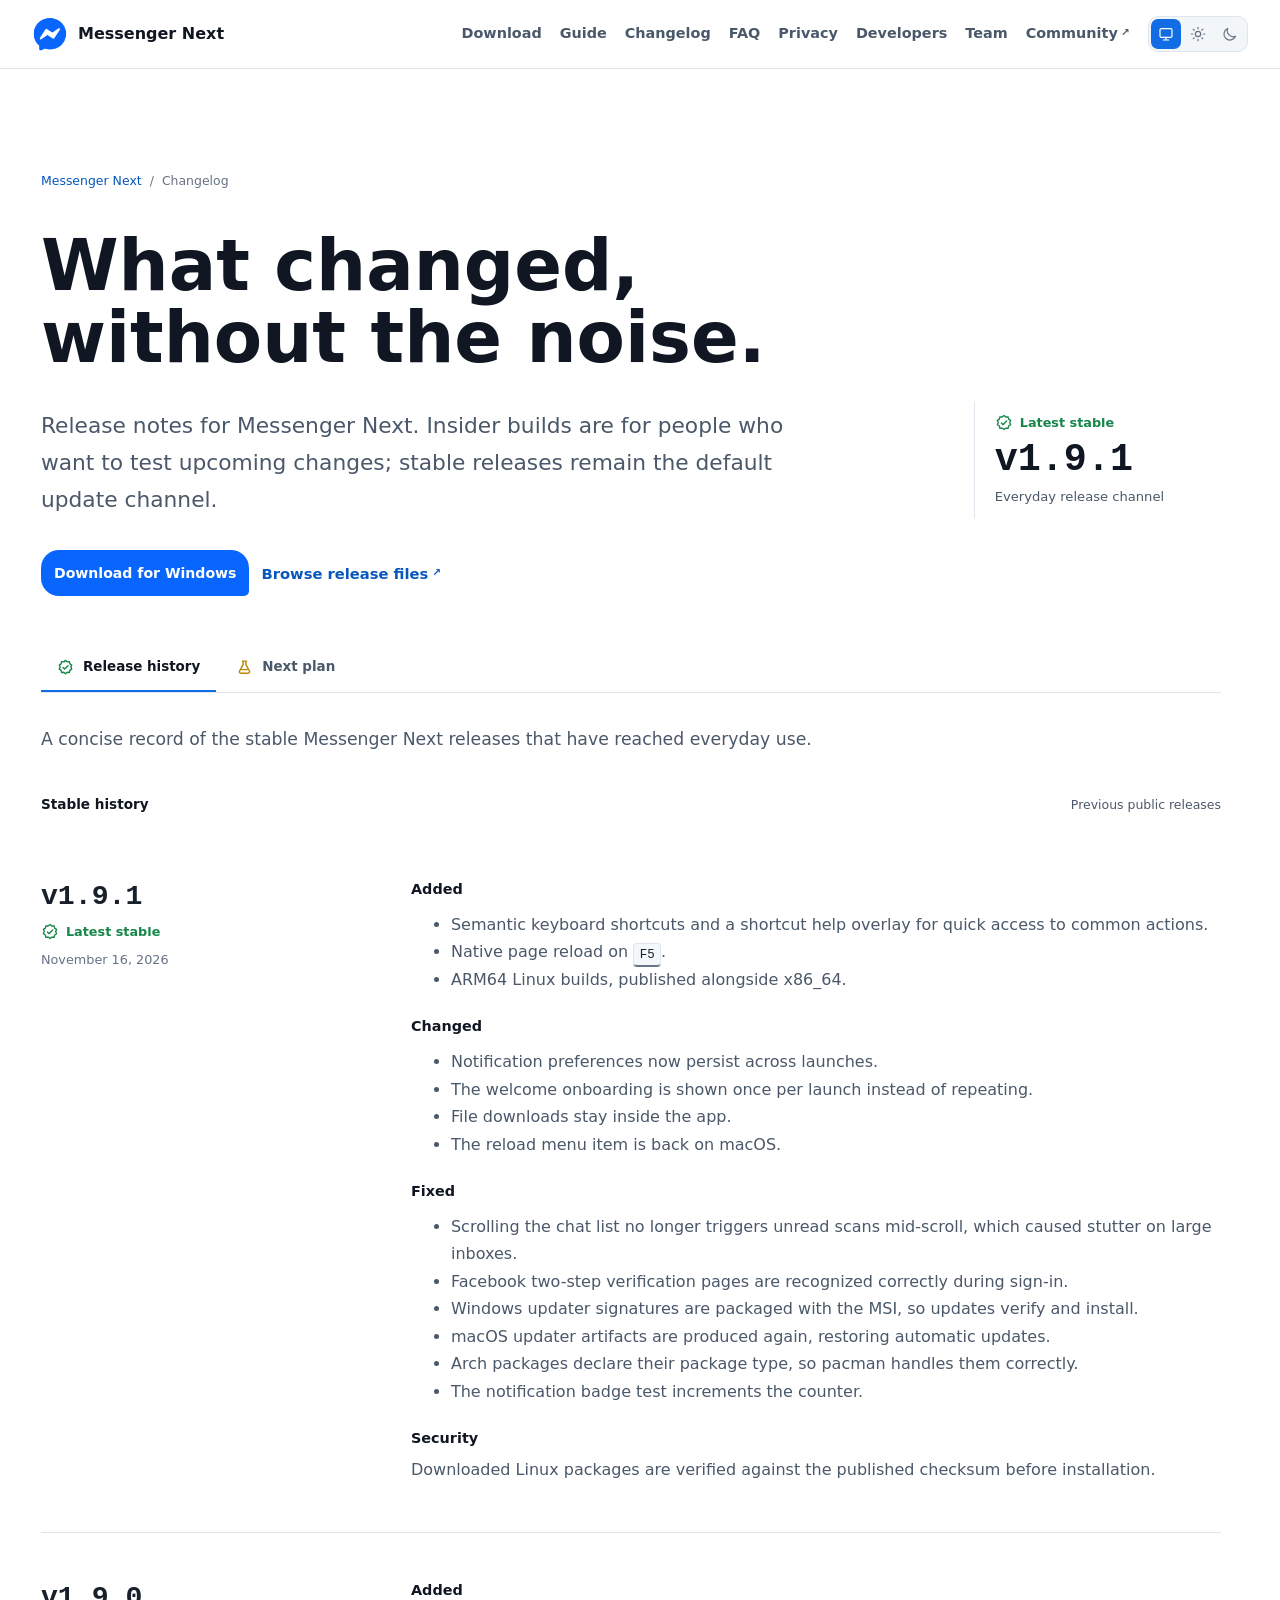
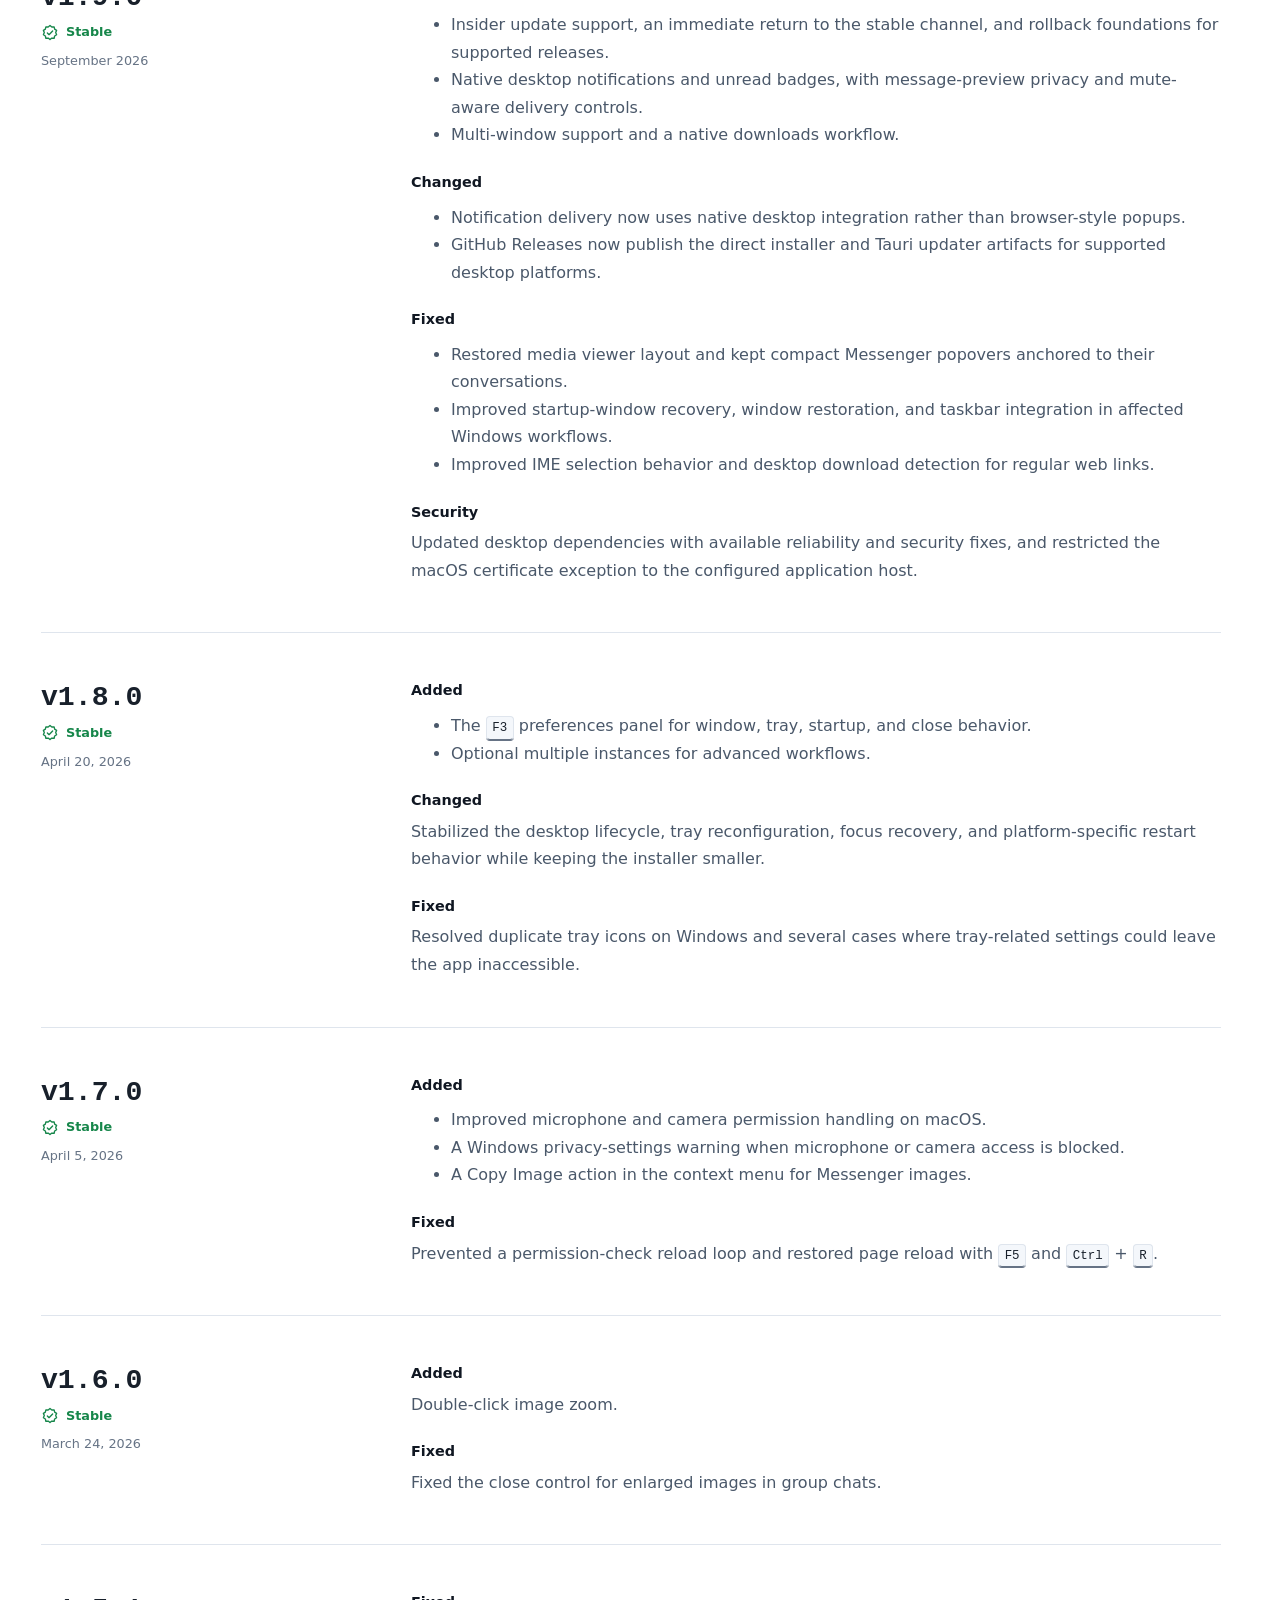
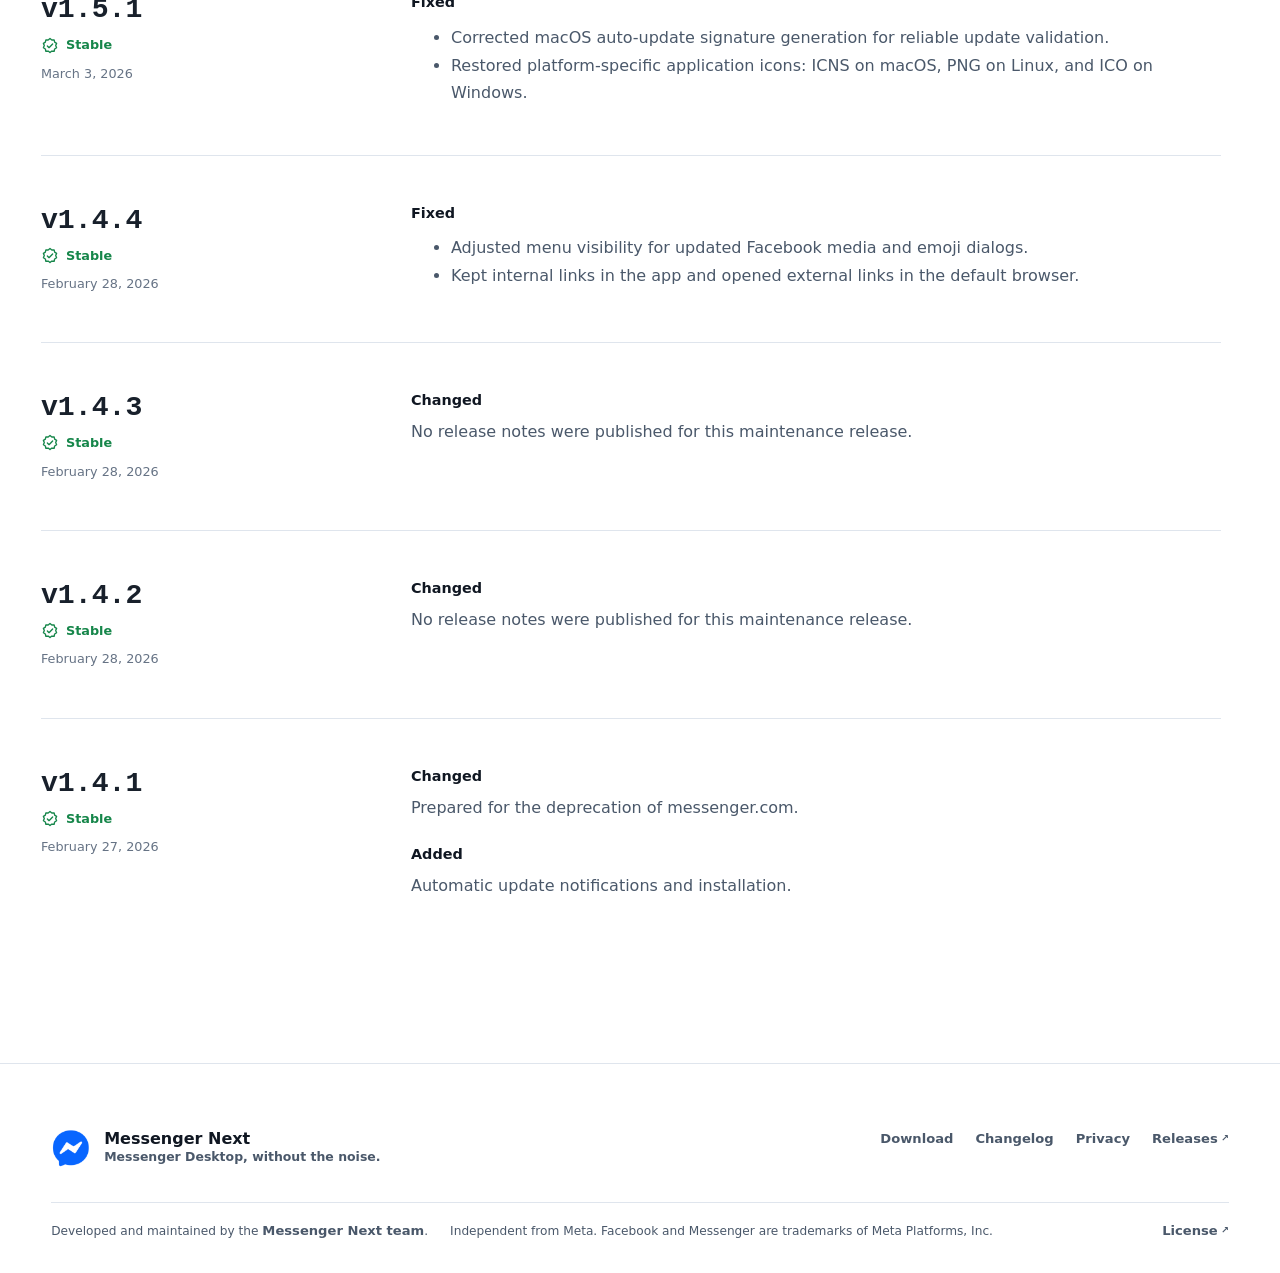
==== commit cf998886: "chore: sync Messenger public files for v1.9.1" ====
--- a/docs/changelog/index.html
+++ b/docs/changelog/index.html
@@ -133,7 +133,7 @@
                 </svg>
                 <span>Latest stable</span>
               </span>
-              <strong>v1.9.0</strong>
+              <strong>v1.9.1</strong>
               <span>Everyday release channel</span>
             </aside>
           </div>
@@ -218,7 +218,7 @@
                       <strong id="v1-10-0-plan-title">v1.10.0</strong>
                       <span class="release-plan-date">
                         Planned for
-                        <time datetime="2026-10">October 2026</time>
+                        <time datetime="2027-01">January 2027</time>
                       </span>
                     </span>
                     <span class="release-plan-intro">
@@ -266,6 +266,72 @@
             </header>
             <article class="release-entry" data-release-channel="stable">
               <header class="release-meta">
+                <h2>v1.9.1</h2>
+                <span class="release-status release-status-stable"
+                  ><svg aria-hidden="true" viewBox="0 0 24 24">
+                    <path
+                      d="m12 2 2.4 2 3.1-.2.7 3 2.6 1.7-1.2 2.9 1.2 2.9-2.6 1.7-.7 3-3.1-.2-2.4 2-2.4-2-3.1.2-.7-3-2.6-1.7 1.2-2.9-1.2-2.9 2.6-1.7.7-3 3.1.2Z"
+                    />
+                    <path d="m8.5 12 2.2 2.2 4.8-4.8" />
+                  </svg>
+                  <span>Latest stable</span></span
+                >
+                <time datetime="2026-11-16">November 16, 2026</time>
+              </header>
+              <div class="release-copy">
+                <h3>Added</h3>
+                <ul>
+                  <li>
+                    Semantic keyboard shortcuts and a shortcut help overlay for
+                    quick access to common actions.
+                  </li>
+                  <li>Native page reload on <kbd>F5</kbd>.</li>
+                  <li>ARM64 Linux builds, published alongside x86_64.</li>
+                </ul>
+                <h3>Changed</h3>
+                <ul>
+                  <li>Notification preferences now persist across launches.</li>
+                  <li>
+                    The welcome onboarding is shown once per launch instead of
+                    repeating.
+                  </li>
+                  <li>File downloads stay inside the app.</li>
+                  <li>The reload menu item is back on macOS.</li>
+                </ul>
+                <h3>Fixed</h3>
+                <ul>
+                  <li>
+                    Scrolling the chat list no longer triggers unread scans
+                    mid-scroll, which caused stutter on large inboxes.
+                  </li>
+                  <li>
+                    Facebook two-step verification pages are recognized
+                    correctly during sign-in.
+                  </li>
+                  <li>
+                    Windows updater signatures are packaged with the MSI, so
+                    updates verify and install.
+                  </li>
+                  <li>
+                    macOS updater artifacts are produced again, restoring
+                    automatic updates.
+                  </li>
+                  <li>
+                    Arch packages declare their package type, so pacman handles
+                    them correctly.
+                  </li>
+                  <li>The notification badge test increments the counter.</li>
+                </ul>
+                <h3>Security</h3>
+                <p>
+                  Downloaded Linux packages are verified against the published
+                  checksum before installation.
+                </p>
+              </div>
+            </article>
+
+            <article class="release-entry" data-release-channel="stable">
+              <header class="release-meta">
                 <h2>v1.9.0</h2>
                 <span class="release-status release-status-stable"
                   ><svg aria-hidden="true" viewBox="0 0 24 24">
@@ -274,7 +340,7 @@
                     />
                     <path d="m8.5 12 2.2 2.2 4.8-4.8" />
                   </svg>
-                  <span>Latest stable</span></span
+                  <span>Stable</span></span
                 >
                 <time datetime="2026-09">September 2026</time>
               </header>
